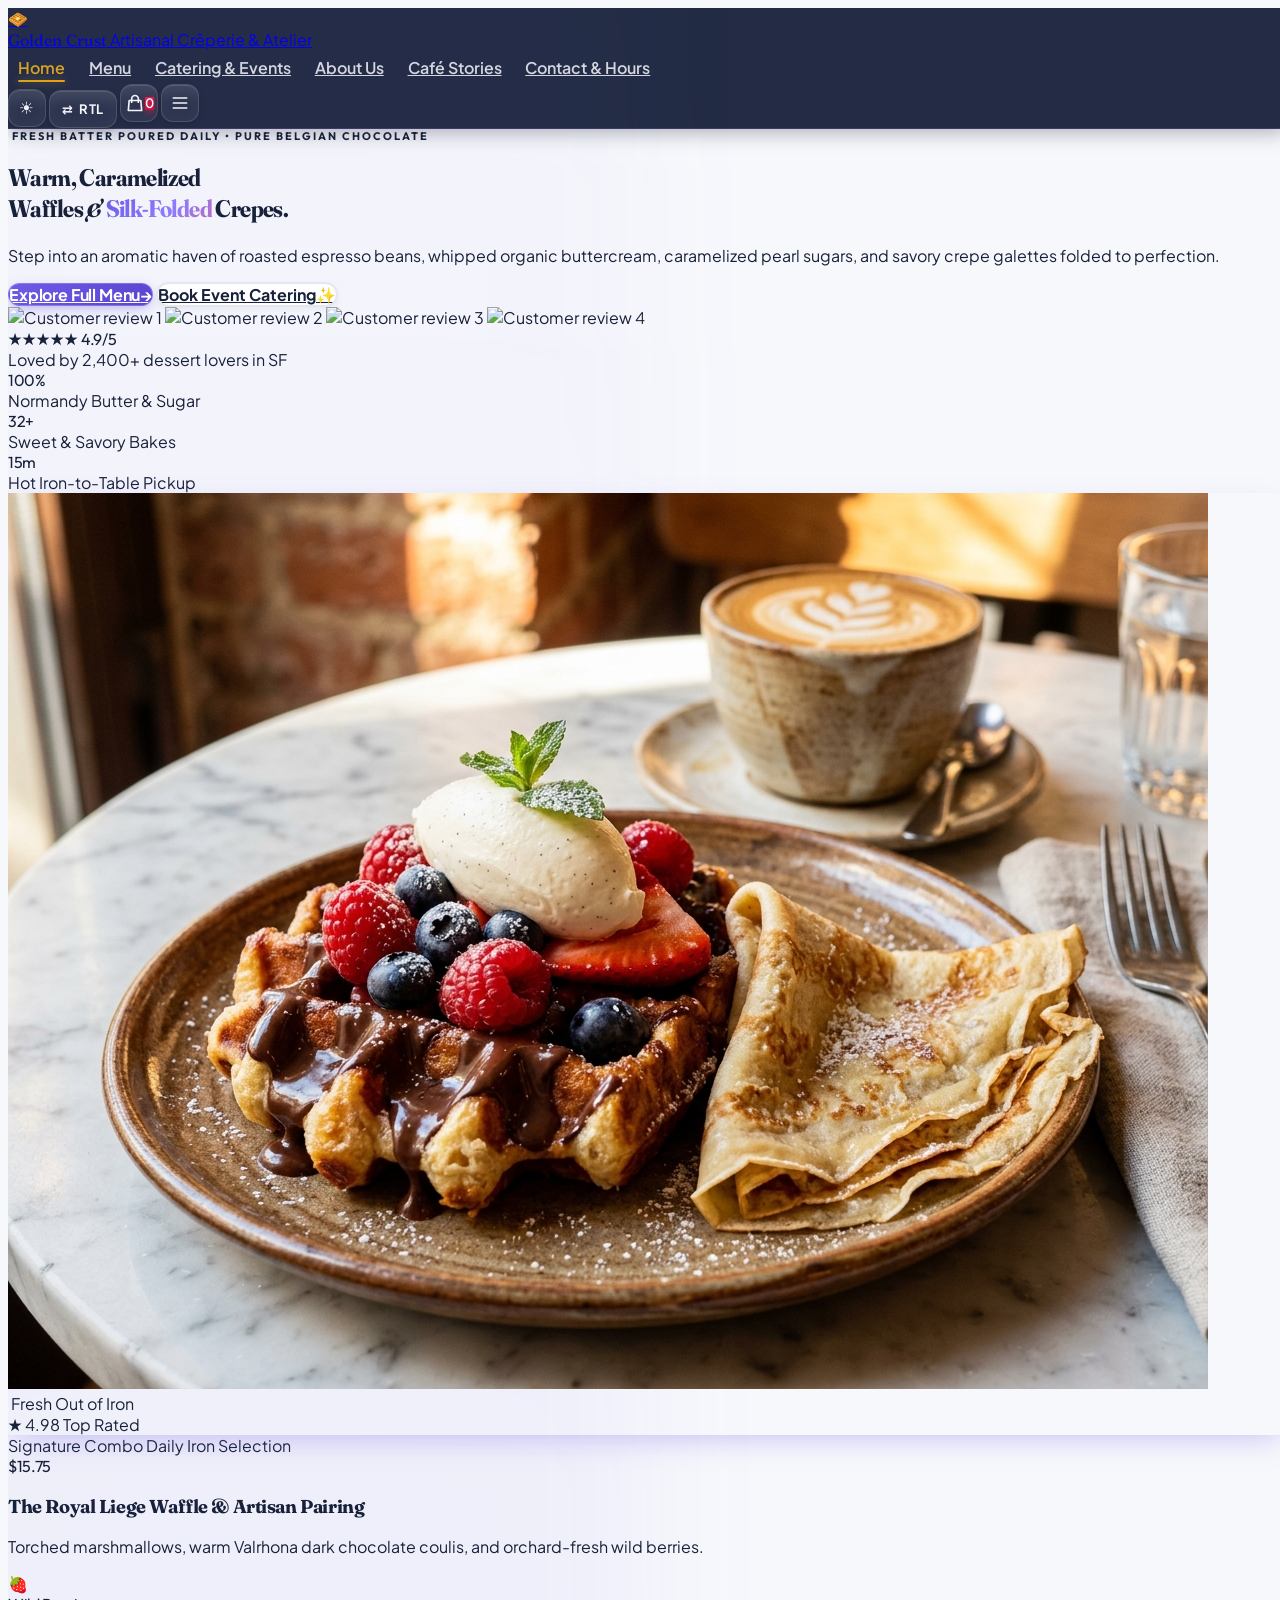
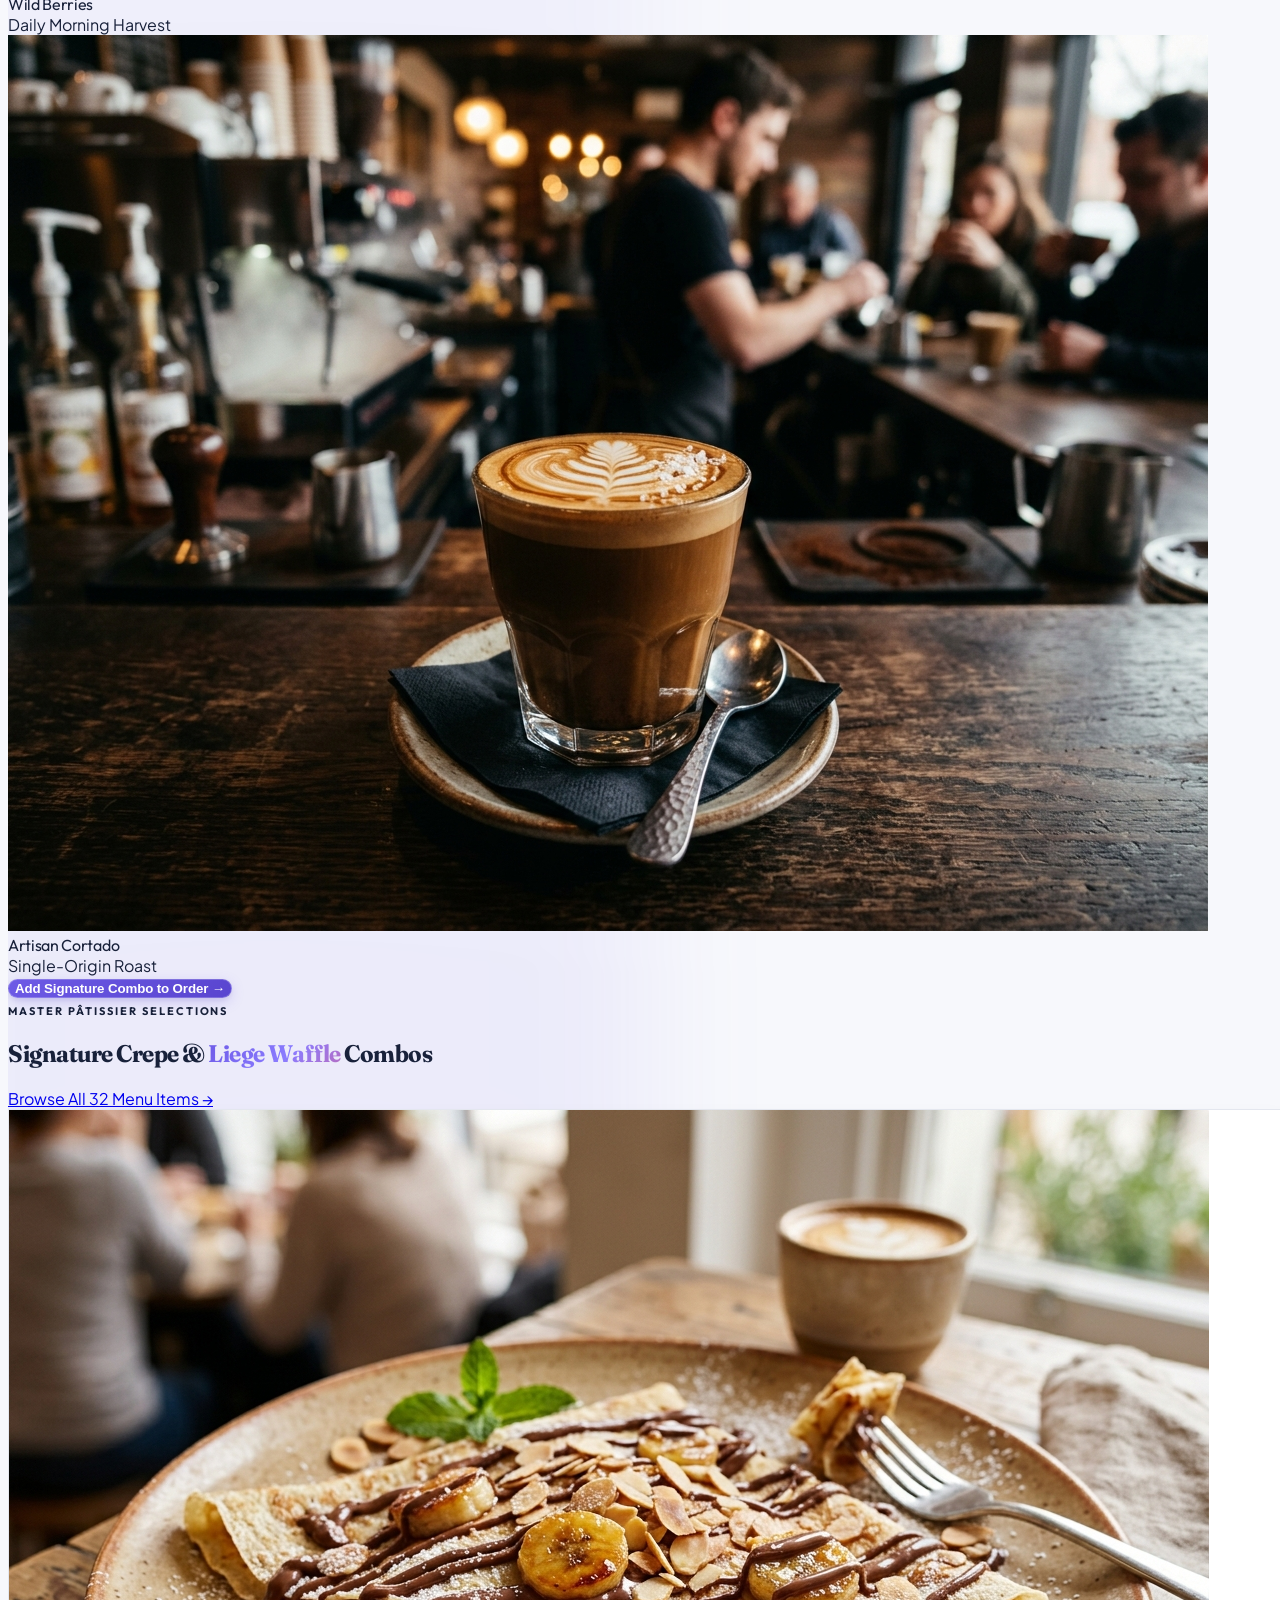
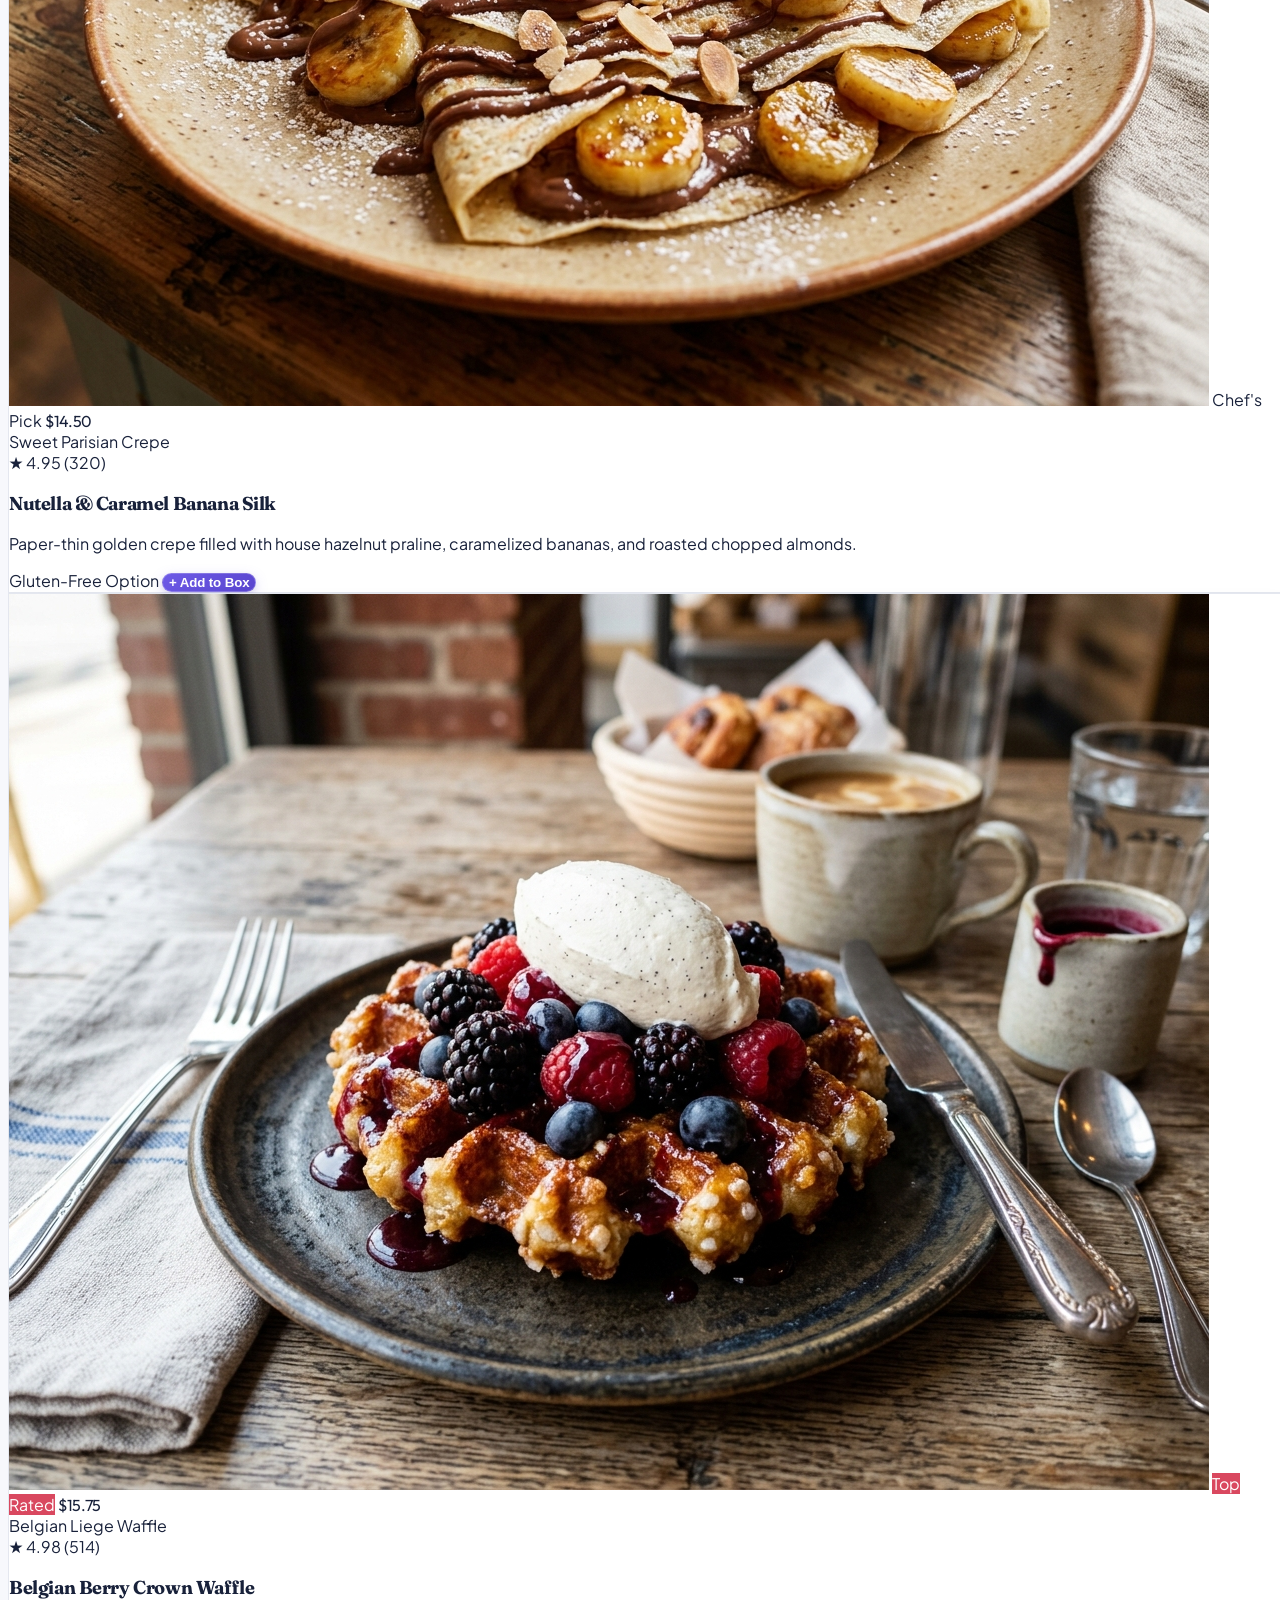
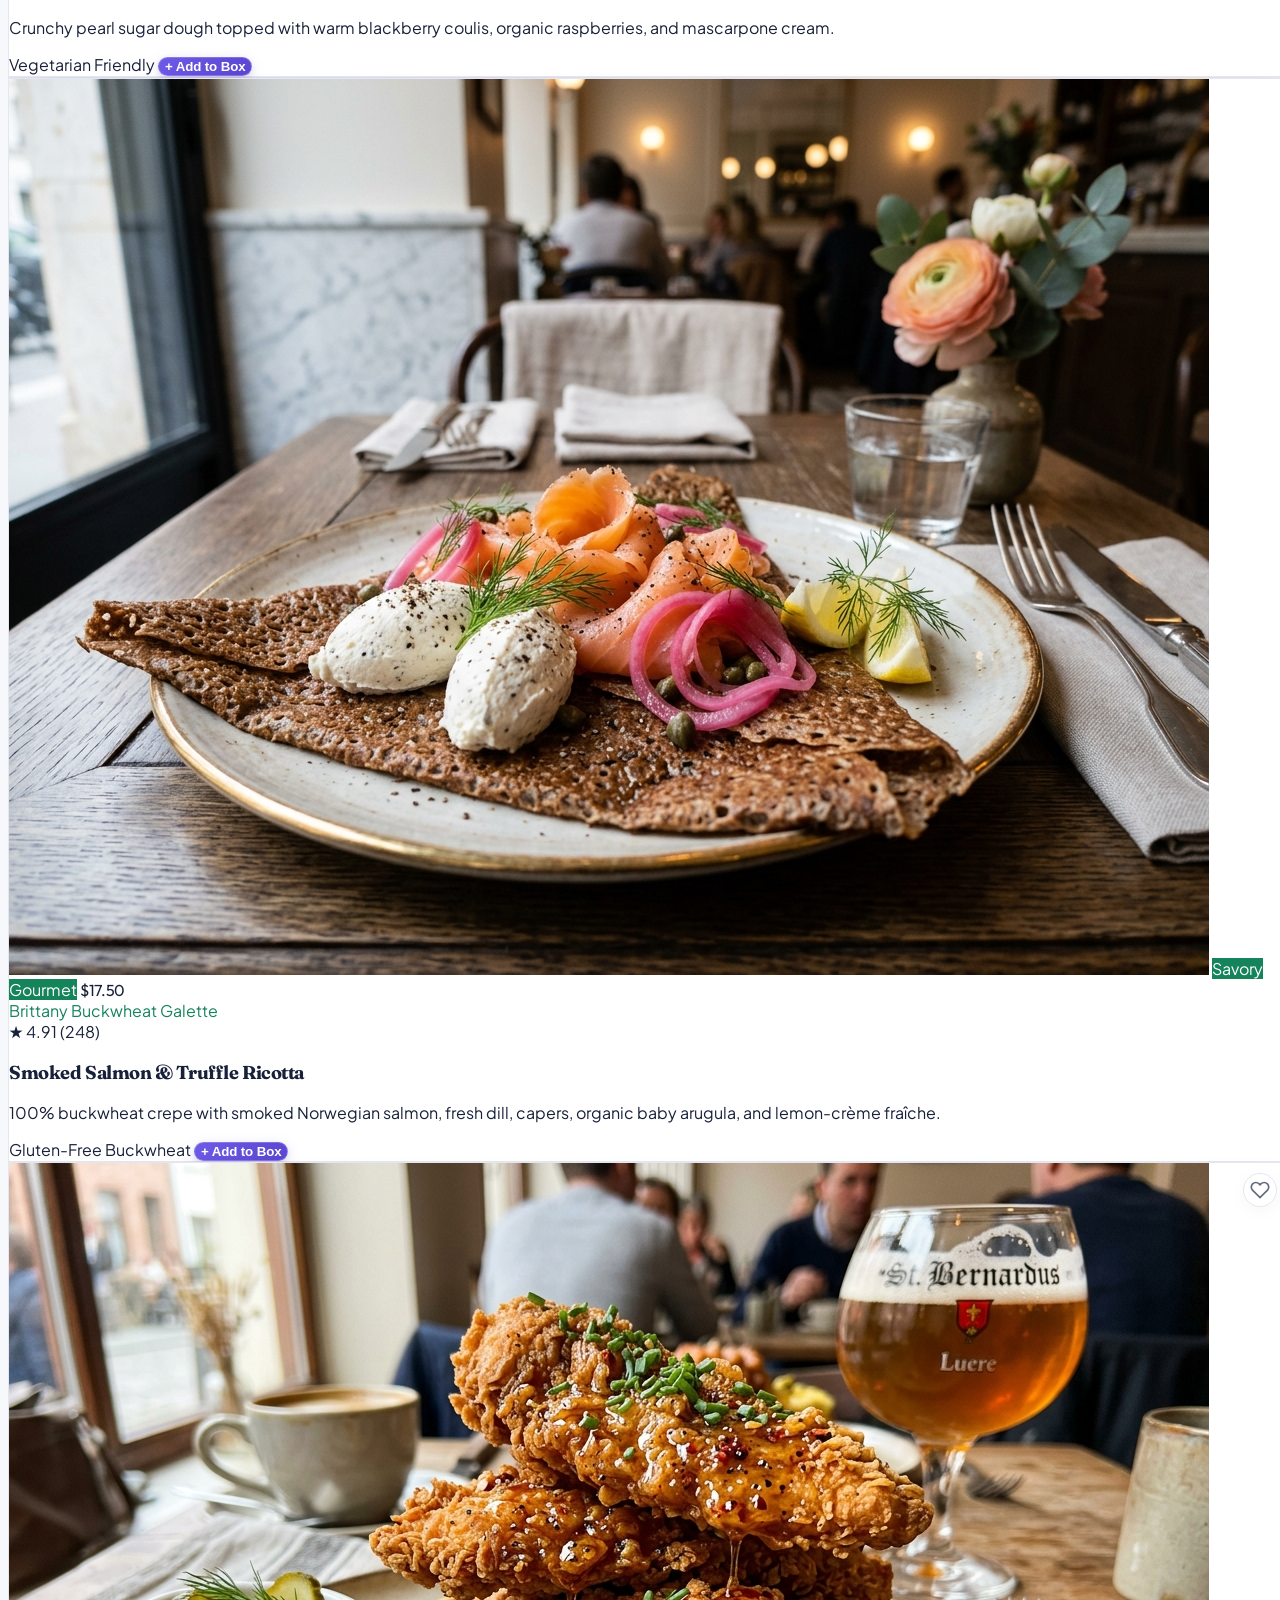
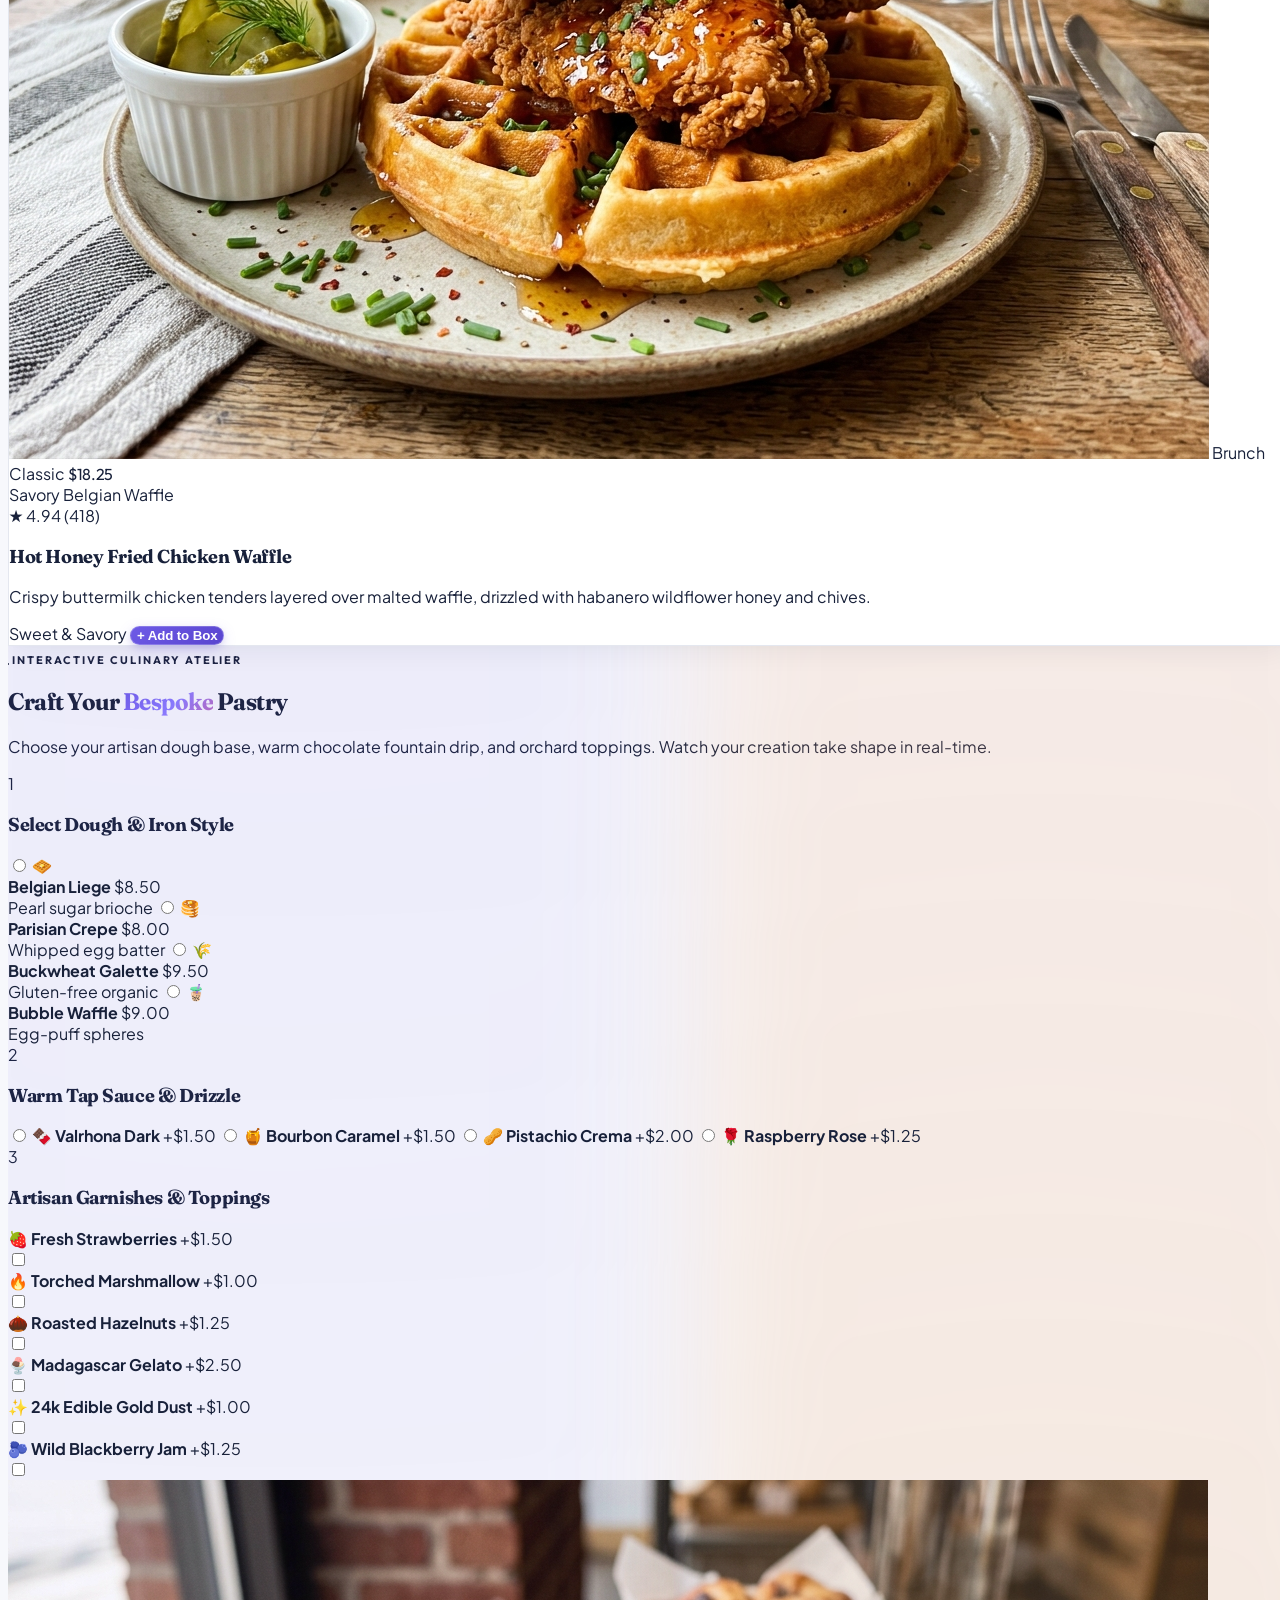
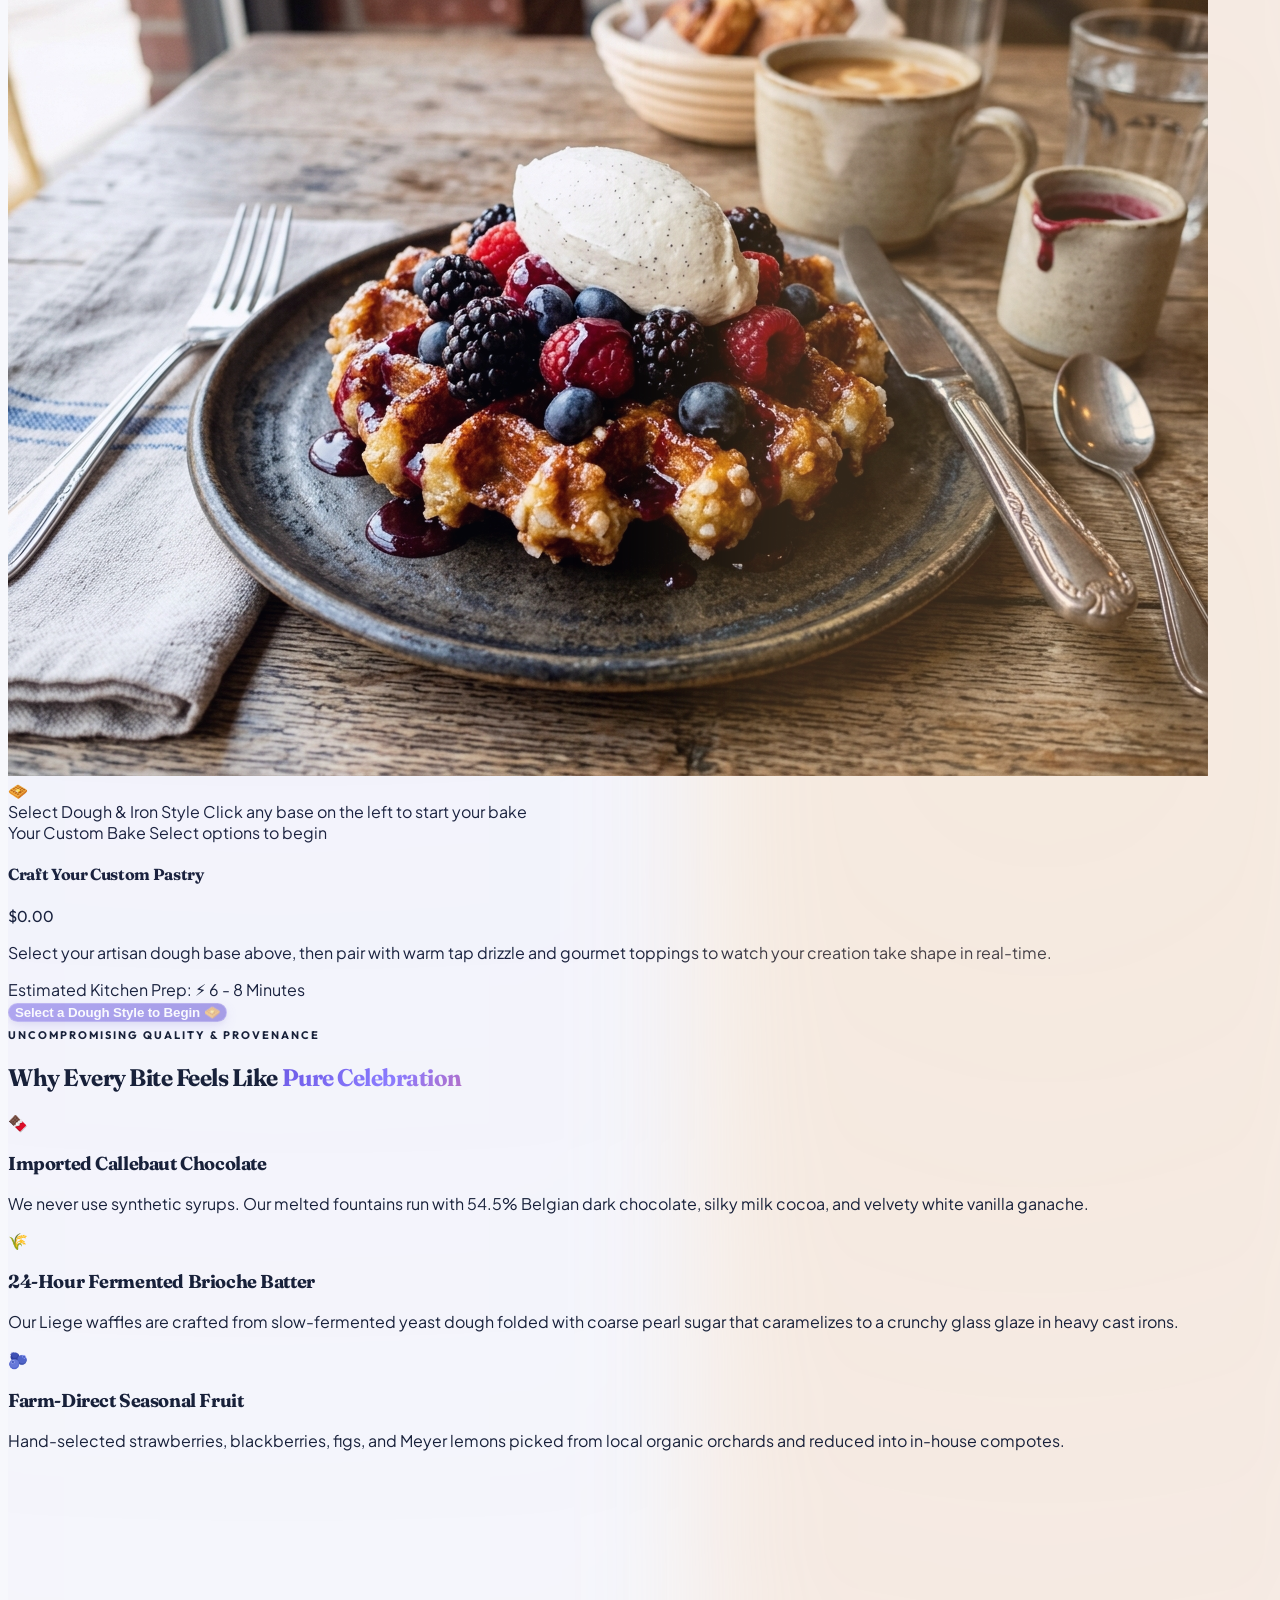
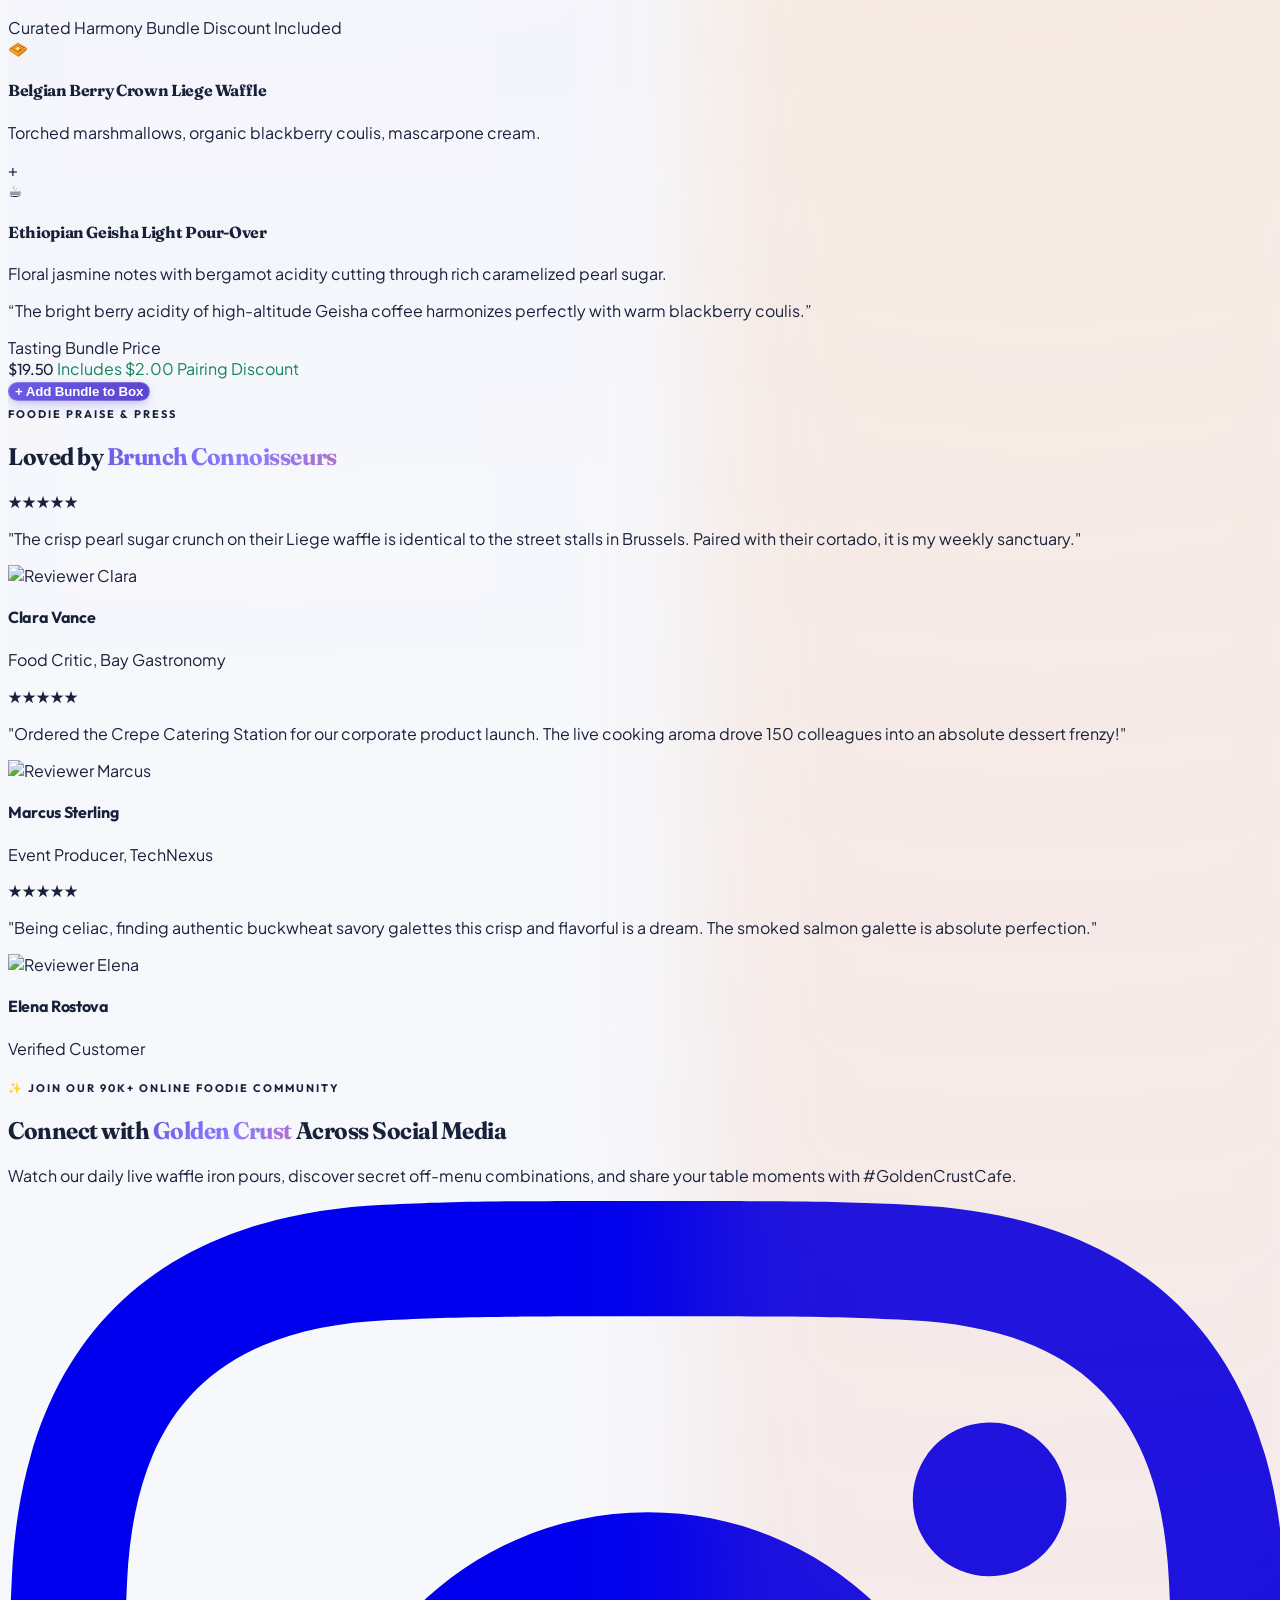
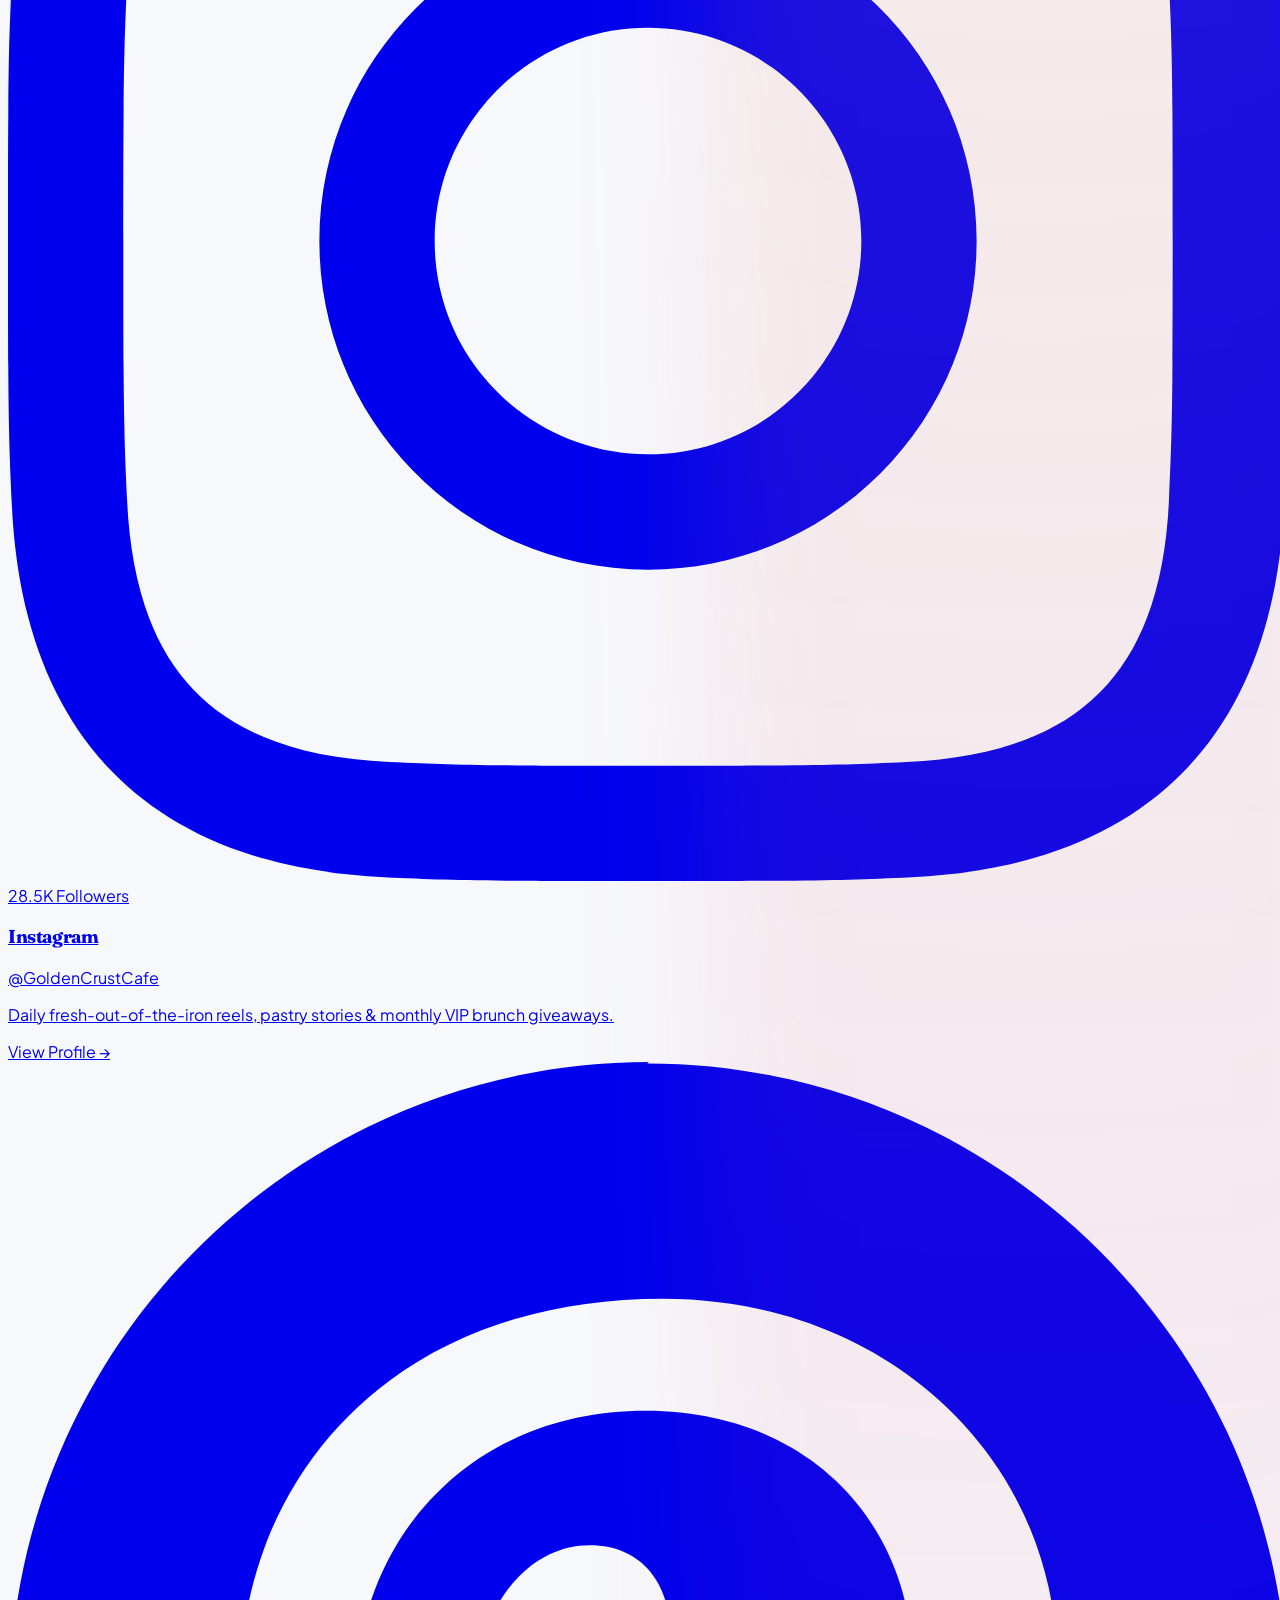
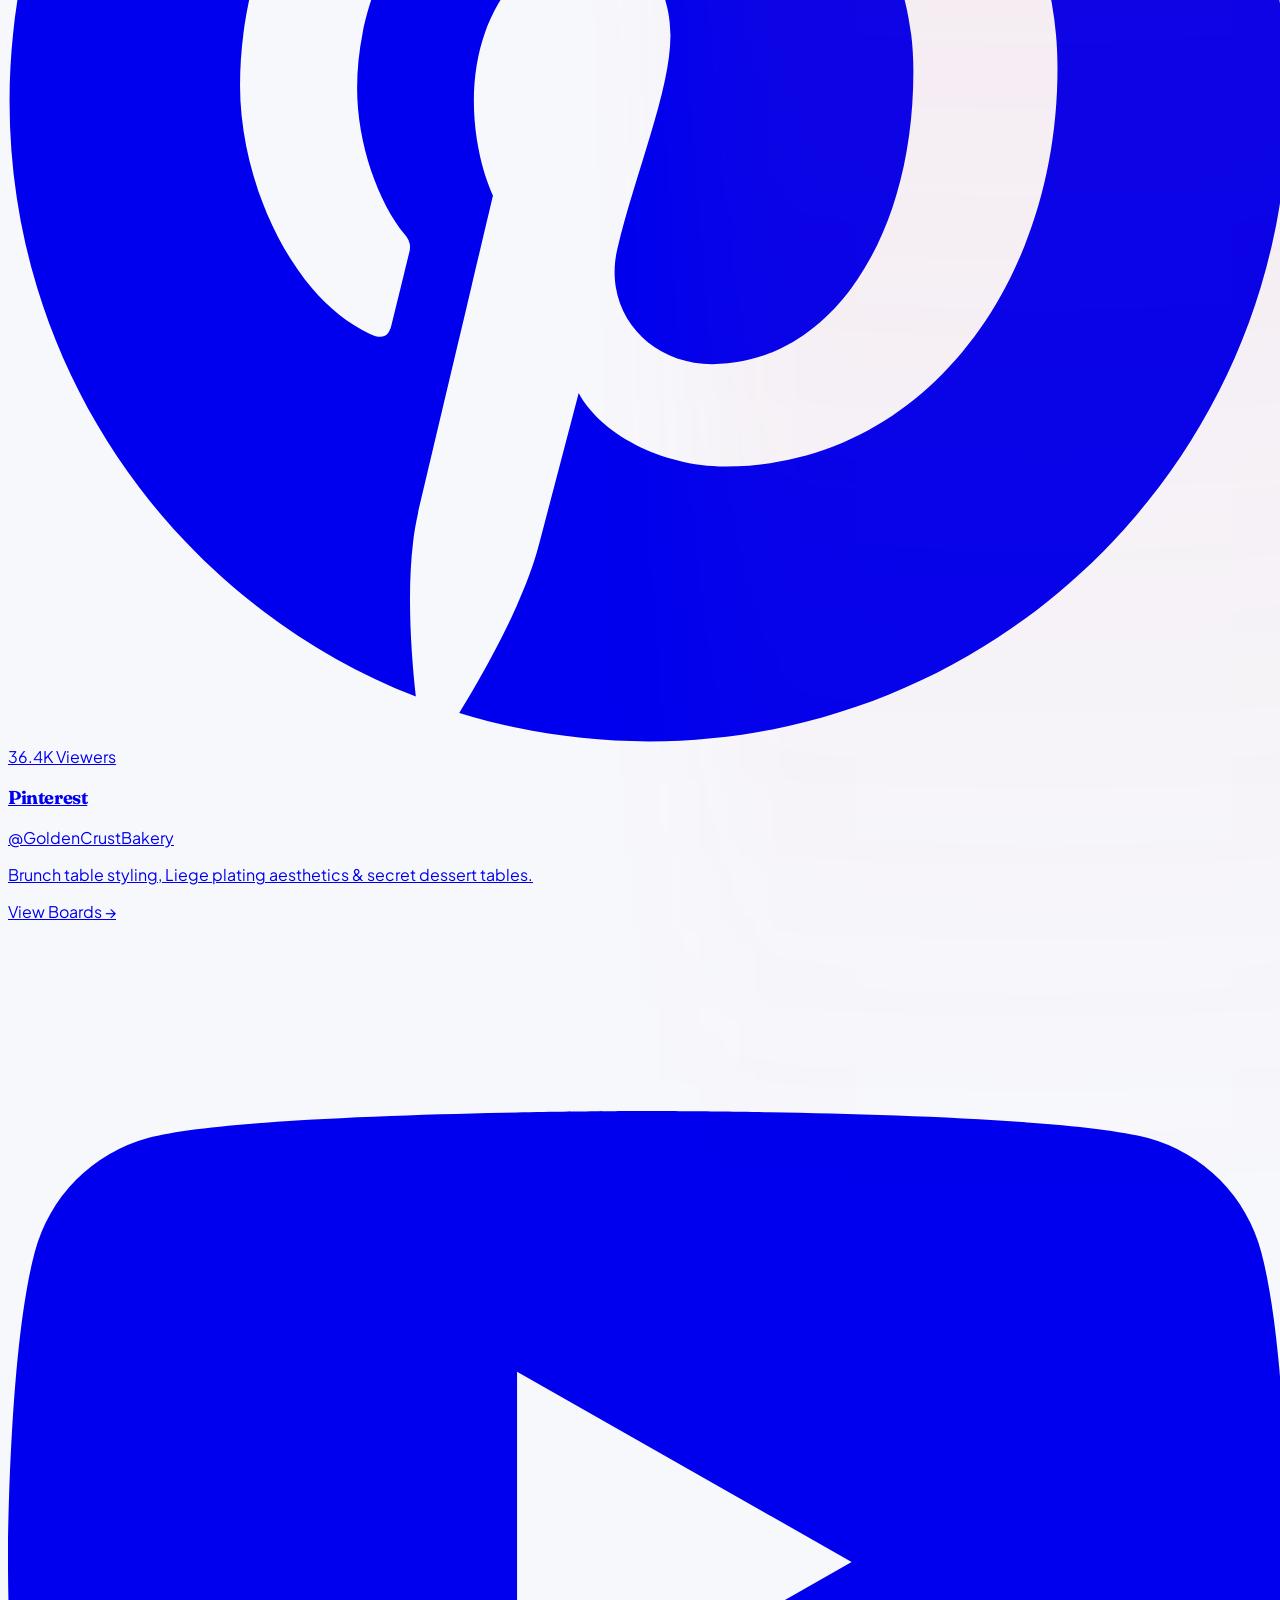
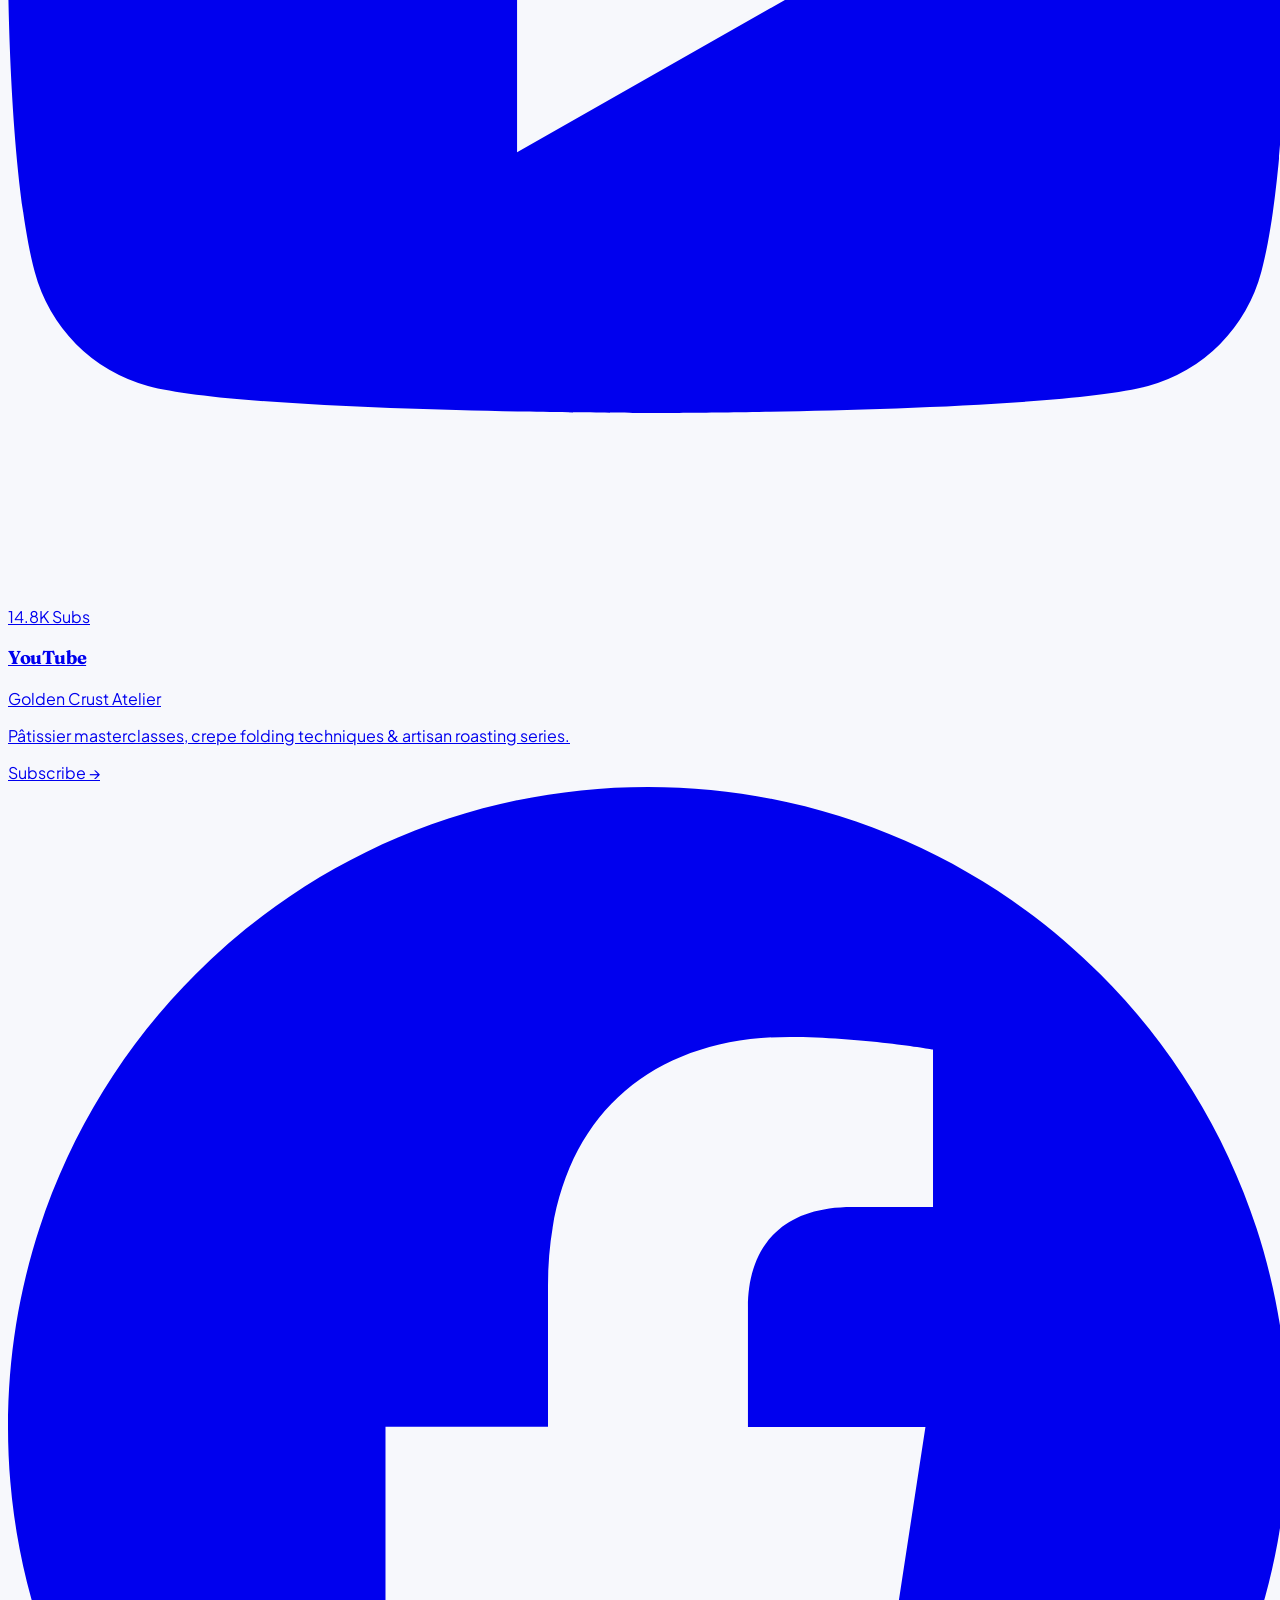
==== index.html @ ba5f53f9 "Initial commit: Golden Crust Artisanal Crêperie & Atelier website" ====
<!DOCTYPE html>
<html lang="en" dir="ltr" class="scroll-smooth">
<head>
  <meta charset="UTF-8">
  <meta name="viewport" content="width=device-width, initial-scale=1.0">
  <title>Golden Crust | Artisanal Crepe & Waffle Café</title>
  <meta name="description" content="Indulge in handcrafted Belgian waffles, authentic Parisian crepes, warm chocolate drips, and specialty roast coffee in a cozy café atmosphere.">
  <!-- Anti-flicker early state initialization -->
  <script>
    (function() {
      try {
        var d = localStorage.getItem('gc_dir');
        if (d) document.documentElement.setAttribute('dir', d);
        var t = localStorage.getItem('gc_theme');
        var isDark = t === 'dark' || (!t && window.matchMedia('(prefers-color-scheme: dark)').matches);
        if (isDark) {
          document.documentElement.classList.add('dark');
          document.documentElement.setAttribute('data-theme', 'dark');
        } else {
          document.documentElement.classList.remove('dark');
          document.documentElement.setAttribute('data-theme', 'light');
        }
      } catch (e) {}
    })();
  </script>
  <link rel="preconnect" href="https://fonts.googleapis.com">
  <link rel="preconnect" href="https://fonts.gstatic.com" crossorigin>
  <link href="https://fonts.googleapis.com/css2?family=Cairo:wght@400;600;700;800&family=Fraunces:ital,opsz,wght@0,9..144,300..900;1,9..144,300..800&family=Outfit:wght@400;500;600;700;800;900&family=Playfair+Display:ital,wght@0,500;0,600;0,700;0,800;1,400;1,600;1,700&family=Plus+Jakarta+Sans:ital,wght@0,300;0,400;0,500;0,600;0,700;0,800;1,400;1,600&display=swap" rel="stylesheet">
  
  <!-- Open Graph / Meta -->
  <meta property="og:title" content="Golden Crust | Artisanal Crepe & Waffle Café">
  <meta property="og:description" content="Artisanal sweet and savory crepes, golden Belgian waffles, and specialty coffee.">
  <meta property="og:image" content="https://images.unsplash.com/photo-1562376552-0d160a2f238d?w=1200&auto=format&fit=crop&q=80">
  <meta property="og:type" content="restaurant">

  <!-- Schema.org JSON-LD -->
  <script type="application/ld+json">
  {
    "@context": "https://schema.org",
    "@type": "Bakery",
    "name": "Golden Crust Crepe & Waffle Café",
    "image": "https://images.unsplash.com/photo-1562376552-0d160a2f238d?w=1200&auto=format&fit=crop&q=80",
    "telephone": "+1-555-465-3362",
    "priceRange": "$$",
    "servesCuisine": ["French Crepes", "Belgian Waffles", "Artisanal Coffee", "Desserts"],
    "address": {
      "@type": "PostalAddress",
      "streetAddress": "742 Sweetbriar Lane, Downtown",
      "addressLocality": "San Francisco",
      "addressRegion": "CA",
      "postalCode": "94102",
      "addressCountry": "US"
    },
    "openingHoursSpecification": [
      {
        "@type": "OpeningHoursSpecification",
        "dayOfWeek": ["Monday", "Tuesday", "Wednesday", "Thursday", "Friday", "Saturday", "Sunday"],
        "opens": "07:30",
        "closes": "22:00"
      }
    ]
  }
  </script>

  <!-- Tailwind CSS CDN -->
  <script src="https://cdn.tailwindcss.com"></script>
  <script>
    tailwind.config = {
      darkMode: 'class',
      theme: {
        extend: {
          colors: {
            page: '#F7F8FC',
            surface: '#FFFFFF',
            'surface-elevated': '#F0F2F8',
            'text-primary': '#18213A',
            'text-secondary': '#626B80',
            'primary-btn': '#6D5AE6',
            'btn-hover': '#5945CF',
            'soft-accent': '#EAE7FF',
            link: '#5845D6',
            border: '#E4E7EF',
            success: '#16845B',
            sale: '#D9485F',

            cream: '#F7F8FC',
            espresso: '#18213A',
            amber: {
              DEFAULT: '#6D5AE6',
              hover: '#5945CF',
              50: '#F5F3FF',
              100: '#EAE7FF',
              200: '#D5D0FF',
              300: '#B5AAFF',
              400: '#8B7CFF',
              500: '#6D5AE6',
              600: '#5945CF',
              700: '#4834B8',
              800: '#38259A',
              900: '#2A1A78'
            },
            honey: '#8B7CFF',
            cocoa: '#252E42',
            berry: '#D9485F',
            slate: {
              subtle: '#626B80',
              border: '#E4E7EF'
            },
            dark: {
              bg: '#101522',
              surface: '#1B2232',
              card: '#1B2232',
              elevated: '#252E42',
              border: '#30394E',
              gold: '#B5AAFF',
              text: '#F1F3FA',
              muted: '#B5BDCF'
            }
          },
          fontFamily: {
            serif: ['"Fraunces"', '"Playfair Display"', 'Georgia', 'serif'],
            sans: ['"Plus Jakarta Sans"', 'sans-serif'],
            display: ['"Outfit"', '"Plus Jakarta Sans"', 'sans-serif'],
            arabic: ['"Cairo"', 'sans-serif']
          }
        }
      }
    }
  </script>
  
  <!-- Lucide Icons -->
  <script src="https://unpkg.com/lucide@latest"></script>
  <link rel="icon" href="data:image/svg+xml,<svg xmlns=%22http://www.w3.org/2000/svg%22 viewBox=%220 0 100 100%22><text y=%22.9em%22 font-size=%2290%22>🧇</text></svg>">
  <link rel="stylesheet" href="css/style.css?v=2.6">
</head>

<body class="bg-cream text-espresso dark:bg-dark-bg dark:text-dark-text antialiased transition-colors duration-300 font-sans min-h-screen flex flex-col">

  <!-- Page Preloader with Website Logo -->
  <div id="page-preloader" aria-hidden="true">
    <div class="preloader-content">
      <div class="preloader-emblem-wrapper">
        <div class="preloader-glow"></div>
        <div class="preloader-spinner-ring"></div>
        <div class="preloader-badge">
          <span class="preloader-emoji">🧇</span>
        </div>
      </div>
      <span class="preloader-title">Golden Crust</span>
      <span class="preloader-subtitle">Artisanal Crêperie & Atelier</span>
      <div class="preloader-progress-track">
        <div class="preloader-progress-bar"></div>
      </div>
    </div>
  </div>

  <!-- ================= HEADER / NAVIGATION ================= -->
  <header class="sticky top-0 z-40 site-header bg-espresso text-cream dark:bg-dark-bg dark:text-dark-text border-b border-honey/20 dark:border-white/10 shadow-lg backdrop-blur-md glass-nav transition-all duration-300">
    <div class="max-w-7xl mx-auto px-3 sm:px-6 lg:px-8">
      <div class="flex items-center justify-between h-16 sm:h-20 gap-2">
        
        <!-- Logo -->
        <a href="index.html" class="flex items-center gap-2 sm:gap-3 group min-w-0">
          <div class="w-9 h-9 sm:w-11 sm:h-11 rounded-xl sm:rounded-2xl bg-gradient-to-br from-honey to-amber text-cream flex items-center justify-center shadow-lg border border-white/15 group-hover:scale-110 group-hover:rotate-6 transition-all duration-300 flex-shrink-0">
            <span class="text-xl sm:text-2xl filter drop-shadow">🧇</span>
          </div>
          <div class="min-w-0">
            <span class="font-serif text-lg sm:text-2xl font-bold tracking-tight text-cream dark:text-dark-gold block leading-none group-hover:text-honey transition-colors duration-300 truncate">Golden Crust</span>
            <span class="text-[10px] uppercase tracking-widest text-honey dark:text-dark-muted font-semibold mt-0.5 hidden sm:block">Artisanal Crêperie & Atelier</span>
          </div>
        </a>

        <!-- Desktop Navigation -->
        <nav class="hidden lg:flex items-center gap-8 text-sm font-semibold">
          <!-- Home Experience Switcher Dropdown (Signature Experience & Express Ordering) -->
          <div class="relative group dropdown-home-container">
            <button type="button" class="dropdown-toggle-btn nav-link active text-honey dark:text-dark-gold flex items-center gap-1.5 py-2 cursor-pointer" aria-expanded="false" aria-haspopup="true">
              <span>Home</span>
              <svg class="w-3.5 h-3.5 dropdown-toggle-arrow transition-transform duration-300 group-hover:rotate-180" fill="none" stroke="currentColor" viewBox="0 0 24 24"><path stroke-linecap="round" stroke-linejoin="round" stroke-width="2" d="M19 9l-7 7-7-7" /></svg>
            </button>
            <div class="dropdown-home-menu">
              <a href="index.html" class="dropdown-home-item active">
                <span class="text-lg">✨</span>
                <div class="min-w-0">
                  <div class="font-bold text-xs flex items-center gap-1.5">
                    <span>Signature Experience</span>
                    <span class="px-1.5 py-0.2 rounded bg-amber/30 text-[9px] uppercase font-bold text-honey dark:text-dark-gold">Active</span>
                  </div>
                  <div class="text-[10px] text-cream/70 dark:text-dark-muted font-normal mt-0.5">Atmosphere, storytelling & atelier</div>
                </div>
              </a>
              <a href="home-express.html" class="dropdown-home-item mt-1">
                <span class="text-lg">⚡</span>
                <div class="min-w-0">
                  <div class="font-bold text-xs flex items-center gap-1.5">
                    <span>Express Ordering</span>
                  </div>
                  <div class="text-[10px] text-cream/70 dark:text-dark-muted font-normal mt-0.5">Quick order, takeout & fast box cart</div>
                </div>
              </a>
            </div>
          </div>
          <a href="menu.html" class="nav-link">Menu</a>
          <a href="catering.html" class="nav-link">Catering & Events</a>
          <a href="about.html" class="nav-link">About Us</a>
          <a href="blog.html" class="nav-link">Café Stories</a>
          <a href="contact.html" class="nav-link">Contact & Hours</a>
        </nav>

        <!-- Right Action Bar: Theme, RTL, Cart, Mobile Menu -->
        <div class="flex items-center gap-1 sm:gap-2.5 flex-shrink-0">
          
          <!-- Theme Toggle -->
          <button class="theme-toggle-btn header-action-btn p-1.5 sm:p-2.5 rounded-xl transition-all" title="Light Mode Active (Click to switch to Dark Mode)" aria-label="Toggle Theme">
            <span class="sun-icon">☀️</span>
            <span class="moon-icon hidden">🌙</span>
          </button>

          <!-- RTL Toggle Button -->
          <button class="rtl-toggle-btn header-action-btn px-2 sm:px-3 py-1 sm:py-1.5 text-[10px] sm:text-xs font-bold rounded-xl transition-all" title="Switch RTL/LTR">
            ⇄ <span class="rtl-text">RTL</span>
          </button>

          <!-- Cart Drawer Button (Visible only on Website/Desktop Mode) -->
          <button class="hidden lg:inline-flex open-cart-btn header-action-btn relative p-2.5 rounded-xl transition-all" aria-label="Dessert Box Cart">
            <svg class="w-5 h-5" fill="none" stroke="currentColor" viewBox="0 0 24 24"><path stroke-linecap="round" stroke-linejoin="round" stroke-width="2" d="M16 11V7a4 4 0 00-8 0v4M5 9h14l1 12H4L5 9z" /></svg>
            <span class="cart-count-badge hidden absolute -top-1 -end-1 bg-berry text-white text-[10px] font-bold w-5 h-5 rounded-full flex items-center justify-center shadow-md animate-pulse">0</span>
          </button>

          <!-- Mobile Hamburger -->
          <button id="mobile-menu-btn" class="lg:hidden header-action-btn p-1.5 sm:p-2.5 rounded-xl transition-all" aria-label="Open Navigation Menu">
            <svg class="w-4 h-4 sm:w-5 sm:h-5" fill="none" stroke="currentColor" viewBox="0 0 24 24"><path stroke-linecap="round" stroke-linejoin="round" stroke-width="2" d="M4 6h16M4 12h16M4 18h16" /></svg>
          </button>
        </div>

      </div>
    </div>
  </header>

  <!-- ================= MAIN CONTENT ================= -->
  <main class="flex-grow">

    <!-- HERO SECTION: Signature Experience Split Layout -->
    <section class="relative overflow-hidden py-10 sm:py-16 md:py-20 lg:py-24 bg-gradient-to-b from-cream via-amber/5 to-cream dark:from-dark-bg dark:via-dark-surface dark:to-dark-bg">
      
      <!-- Decorative Ambient Mesh Glows -->
      <div class="hero-ambient-mesh"></div>

      <div class="max-w-7xl mx-auto px-3.5 sm:px-6 lg:px-8 relative z-10">
        <div class="grid grid-cols-1 lg:grid-cols-12 gap-8 lg:gap-10 items-center">
          
          <!-- Text Content (7 cols on lg) -->
          <div class="lg:col-span-7 space-y-5 sm:space-y-6 text-start reveal-left">
            <div class="inline-flex items-center flex-wrap gap-1.5 sm:gap-2 px-3 sm:px-4 py-1 sm:py-1.5 rounded-full bg-white/85 dark:bg-dark-card/85 border border-primary-btn/30 text-primary-btn dark:text-dark-gold editorial-eyebrow shadow-xs backdrop-blur-md text-[10.5px] sm:text-xs max-w-full">
              <span class="status-dot-ping w-1.5 h-1.5 sm:w-2 sm:h-2 rounded-full bg-success flex-shrink-0"></span>
              <span class="truncate">Fresh Batter Poured Daily</span>
              <span class="opacity-30">•</span>
              <span>Pure Belgian Chocolate</span>
            </div>

            <h1 class="hero-headline font-serif text-[1.95rem] sm:text-5xl md:text-6xl lg:text-[4.25rem] font-bold text-espresso dark:text-dark-text leading-[1.14] tracking-tight">
              <span class="headline-mask-line">
                <span class="headline-mask-inner">Warm, Caramelized</span>
              </span>
              <span class="headline-mask-line">
                <span class="headline-mask-inner inline-flex items-center gap-1.5 flex-wrap">
                  <span>Waffles</span>
                  <span class="text-primary-btn dark:text-dark-gold font-serif italic font-normal">&amp;</span>
                  <span class="italic font-medium text-gradient-primary">Silk-Folded</span>
                  <span>Crepes.</span>
                </span>
              </span>
            </h1>

            <p class="text-xs sm:text-base lg:text-lg text-text-secondary dark:text-dark-muted max-w-xl leading-relaxed">
              Step into an aromatic haven of roasted espresso beans, whipped organic buttercream, caramelized pearl sugars, and savory crepe galettes folded to perfection.
            </p>

            <!-- Action Buttons (Responsive on Mobile) -->
            <div class="flex flex-col sm:flex-row items-stretch sm:items-center gap-2.5 sm:gap-3.5 pt-1 sm:pt-2">
              <a href="menu.html" class="btn-primary btn-magnetic btn-liquid px-6 sm:px-8 py-3.5 sm:py-4 rounded-2xl sm:rounded-full shadow-lg shadow-primary-btn/30 hover:shadow-xl hover:shadow-primary-btn/40 transition-all flex items-center justify-center gap-2 text-center text-xs sm:text-sm font-bold tracking-wide group">
                <span class="relative z-10">Explore Full Menu</span>
                <span class="text-sm sm:text-base relative z-10 transform group-hover:translate-x-1.5 transition-transform duration-300">→</span>
                <span class="btn-liquid-blob"></span>
              </a>
              <a href="catering.html" class="btn-secondary btn-magnetic btn-liquid px-5 sm:px-7 py-3 sm:py-4 rounded-2xl sm:rounded-full bg-white/90 dark:bg-dark-card/90 border-2 border-border dark:border-dark-border text-espresso dark:text-dark-text hover:border-primary-btn hover:text-primary-btn font-bold active:scale-95 transition-all flex items-center justify-center gap-2 text-center text-xs sm:text-sm backdrop-blur-sm shadow-xs group">
                <span class="relative z-10">Book Event Catering</span>
                <span class="relative z-10 transform group-hover:rotate-12 transition-transform duration-300">✨</span>
                <span class="btn-liquid-blob"></span>
              </a>
            </div>

            <!-- Social Proof Avatar Stack -->
            <div class="flex items-center gap-2.5 sm:gap-3.5 pt-1 sm:pt-2 min-w-0">
              <div class="flex -space-x-2 flex-shrink-0">
                <img class="inline-block h-8 w-8 sm:h-9 sm:w-9 rounded-full ring-2 ring-white dark:ring-dark-card object-cover shadow-sm" src="https://images.unsplash.com/photo-1534528741775-53994a69daeb?w=90&auto=format&fit=crop&q=80" alt="Customer review 1">
                <img class="inline-block h-8 w-8 sm:h-9 sm:w-9 rounded-full ring-2 ring-white dark:ring-dark-card object-cover shadow-sm" src="https://images.unsplash.com/photo-1507003211169-0a1dd7228f2d?w=90&auto=format&fit=crop&q=80" alt="Customer review 2">
                <img class="inline-block h-8 w-8 sm:h-9 sm:w-9 rounded-full ring-2 ring-white dark:ring-dark-card object-cover shadow-sm" src="https://images.unsplash.com/photo-1517841905240-472988babdf9?w=90&auto=format&fit=crop&q=80" alt="Customer review 3">
                <img class="inline-block h-8 w-8 sm:h-9 sm:w-9 rounded-full ring-2 ring-white dark:ring-dark-card object-cover shadow-sm" src="https://images.unsplash.com/photo-1539571696357-5a69c17a67c6?w=90&auto=format&fit=crop&q=80" alt="Customer review 4">
              </div>
              <div class="text-[10px] sm:text-xs min-w-0">
                <div class="flex items-center gap-1.5 text-amber-400">
                  <span class="text-xs">★★★★★</span>
                  <span class="font-display font-extrabold text-espresso dark:text-dark-text text-xs sm:text-sm">4.9/5</span>
                </div>
                <span class="text-[10px] sm:text-[11px] text-text-secondary dark:text-dark-muted font-medium block truncate">Loved by 2,400+ dessert lovers in SF</span>
              </div>
            </div>

            <!-- Café Mini Trust Stats -->
            <div class="grid grid-cols-3 gap-1.5 sm:gap-4 pt-3 sm:pt-4 border-t border-border dark:border-dark-border max-w-lg">
              <div class="p-2 sm:p-2.5 rounded-xl sm:rounded-2xl bg-white/80 dark:bg-dark-card/80 border border-border/80 dark:border-dark-border shadow-xs hover:-translate-y-1 transition duration-300 text-center sm:text-start">
                <div class="font-display text-lg sm:text-3xl font-extrabold text-primary-btn tracking-tight">100%</div>
                <div class="text-[9px] sm:text-xs text-text-secondary dark:text-dark-muted font-medium mt-0.5 leading-tight">Normandy Butter & Sugar</div>
              </div>
              <div class="p-2 sm:p-2.5 rounded-xl sm:rounded-2xl bg-white/80 dark:bg-dark-card/80 border border-border/80 dark:border-dark-border shadow-xs hover:-translate-y-1 transition duration-300 text-center sm:text-start">
                <div class="font-display text-lg sm:text-3xl font-extrabold text-primary-btn tracking-tight">32+</div>
                <div class="text-[9px] sm:text-xs text-text-secondary dark:text-dark-muted font-medium mt-0.5 leading-tight">Sweet & Savory Bakes</div>
              </div>
              <div class="p-2 sm:p-2.5 rounded-xl sm:rounded-2xl bg-white/80 dark:bg-dark-card/80 border border-border/80 dark:border-dark-border shadow-xs hover:-translate-y-1 transition duration-300 text-center sm:text-start">
                <div class="font-display text-lg sm:text-3xl font-extrabold text-primary-btn tracking-tight">15m</div>
                <div class="text-[9px] sm:text-xs text-text-secondary dark:text-dark-muted font-medium mt-0.5 leading-tight">Hot Iron-to-Table Pickup</div>
              </div>
            </div>

          </div>

          <!-- Hero Showcase (5 cols on lg) - Clean Unobstructed Photo & Separated Feature Card Below -->
          <div class="lg:col-span-5 relative reveal-right hero-showcase">
            <div class="relative mx-auto max-w-md lg:max-w-none flex flex-col gap-3.5 sm:gap-4">
              
              <!-- Ambient Aura Glow Behind Hero Image -->
              <div class="absolute inset-0 sm:-inset-4 bg-gradient-to-tr from-primary-btn/25 via-honey/20 to-sale/20 rounded-3xl blur-2xl -z-10 aura-glow hero-ambient-aura"></div>

              <!-- Main Hero Photo - 100% Unobstructed High-Resolution Showcase -->
              <div class="rounded-2xl sm:rounded-3xl overflow-hidden shadow-2xl border-2 sm:border-4 border-white dark:border-dark-card glow-amber aspect-[4/3] max-h-[420px] relative group hero-floating-visual">
                <img src="img/hero-signature-4k.jpg" 
                     alt="Warm Caramelized Belgian Liege Waffle & Silk-Folded Crepe with Wild Berries and Valrhona Ganache" 
                     class="w-full h-full object-cover transform group-hover:scale-105 transition duration-700">
                
                <!-- Subtle Live Status Badge at Top Edge (Non-obstructing) -->
                <div class="absolute top-2.5 sm:top-3.5 start-2.5 sm:start-3.5 px-2.5 sm:px-3 py-1 sm:py-1.5 rounded-full bg-espresso/85 dark:bg-dark-surface/90 text-white backdrop-blur-md text-[10px] sm:text-[11px] font-bold flex items-center gap-1.5 sm:gap-2 shadow-lg border border-white/10">
                  <span class="status-dot-ping w-1.5 h-1.5 sm:w-2 sm:h-2 rounded-full bg-sale"></span>
                  <span>Fresh Out of Iron</span>
                </div>

                <!-- Quick Quality Tag at Top End -->
                <div class="absolute top-2.5 sm:top-3.5 end-2.5 sm:end-3.5 px-2.5 sm:px-3 py-1 sm:py-1.5 rounded-full bg-white/90 dark:bg-dark-card/90 text-espresso dark:text-dark-text backdrop-blur-md text-[10px] sm:text-[11px] font-bold shadow-md border border-border/60 dark:border-dark-border flex items-center gap-1 sm:gap-1.5">
                  <span class="text-amber-500">★</span>
                  <span>4.98 Top Rated</span>
                </div>
              </div>

              <!-- Dedicated Separated Showcase Card Below Image -->
              <div class="hero-feature-card bg-white dark:bg-dark-card rounded-2xl sm:rounded-3xl p-3.5 sm:p-5 border border-border dark:border-dark-border shadow-xl hover:shadow-2xl transition duration-300">
                <div class="flex items-center justify-between gap-2 pb-2.5 sm:pb-3 border-b border-border dark:border-dark-border">
                  <div class="flex items-center gap-1.5 sm:gap-2">
                    <span class="px-2 sm:px-2.5 py-0.5 rounded-full bg-sale/10 text-sale text-[10px] sm:text-[11px] font-bold uppercase tracking-wider">Signature Combo</span>
                    <span class="text-[10px] sm:text-[11px] text-text-secondary dark:text-dark-muted font-medium">Daily Iron Selection</span>
                  </div>
                  <div class="flex items-center gap-1 font-display font-extrabold text-sm sm:text-base text-primary-btn dark:text-dark-gold">
                    <span>$15.75</span>
                  </div>
                </div>

                <div class="mt-2.5 sm:mt-3">
                  <h3 class="font-serif text-base sm:text-xl font-bold text-espresso dark:text-dark-text leading-snug">
                    The Royal Liege Waffle &amp; Artisan Pairing
                  </h3>
                  <p class="text-[11px] sm:text-xs text-text-secondary dark:text-dark-muted mt-1 leading-relaxed">
                    Torched marshmallows, warm Valrhona dark chocolate coulis, and orchard-fresh wild berries.
                  </p>
                </div>

                <!-- Two Separated Companion Features (Berries & Artisan Coffee) -->
                <div class="grid grid-cols-2 gap-2 sm:gap-2.5 mt-3 pt-2.5 sm:pt-3 border-t border-border/60 dark:border-dark-border">
                  <div class="flex items-center gap-2 p-1.5 sm:p-2 rounded-xl sm:rounded-2xl bg-page-bg dark:bg-dark-surface border border-border/70 dark:border-dark-border/80 min-w-0">
                    <div class="w-7 h-7 sm:w-8 sm:h-8 rounded-lg sm:rounded-xl bg-sale/15 text-sale flex items-center justify-center text-sm sm:text-base flex-shrink-0">
                      🍓
                    </div>
                    <div class="min-w-0">
                      <div class="font-display text-[10px] sm:text-[11px] font-bold text-espresso dark:text-dark-text truncate">Wild Berries</div>
                      <div class="text-[8.5px] sm:text-[9px] text-text-secondary dark:text-dark-muted truncate">Daily Morning Harvest</div>
                    </div>
                  </div>

                  <div class="flex items-center gap-2 p-1.5 sm:p-2 rounded-xl sm:rounded-2xl bg-page-bg dark:bg-dark-surface border border-border/70 dark:border-dark-border/80 min-w-0">
                    <div class="w-7 h-7 sm:w-8 sm:h-8 rounded-xl overflow-hidden flex-shrink-0 border border-border/60 dark:border-dark-border">
                      <img src="img/menu/cortado.jpg" alt="Artisan Cortado Pairing" class="w-full h-full object-cover">
                    </div>
                    <div class="min-w-0">
                      <div class="font-display text-[10px] sm:text-[11px] font-bold text-espresso dark:text-dark-text truncate">Artisan Cortado</div>
                      <div class="text-[8.5px] sm:text-[9px] text-text-secondary dark:text-dark-muted truncate">Single-Origin Roast</div>
                    </div>
                  </div>
                </div>

                <!-- Quick Action Button -->
                <button data-id="combo-2" data-name="Belgian Berry Crown Waffle" data-price="15.75" data-img="img/menu/belgian_berry_waffle.jpg" class="add-to-cart-btn w-full mt-3 py-2.5 px-3 sm:px-4 rounded-xl sm:rounded-2xl bg-primary-btn hover:bg-btn-hover text-white text-xs font-bold transition shadow flex items-center justify-center gap-2 group">
                  <span>Add Signature Combo to Order</span>
                  <span class="transform group-hover:translate-x-1 transition-transform">→</span>
                </button>
              </div>

            </div>
          </div>

        </div>
      </div>
    </section>

    <!-- SIGNATURE COMBOS CAROUSEL / GRID -->
    <section class="py-16 bg-white dark:bg-dark-surface border-y border-amber/15 dark:border-dark-border">
      <div class="max-w-7xl mx-auto px-4 sm:px-6 lg:px-8">
        
        <div class="text-center max-w-3xl mx-auto mb-12 reveal-up">
          <span class="editorial-eyebrow text-primary-btn dark:text-dark-gold">Master Pâtissier Selections</span>
          <h2 class="font-serif text-3xl sm:text-4xl lg:text-5xl font-bold text-espresso dark:text-dark-text mt-1.5 tracking-tight">
            Signature Crepe & <span class="italic font-normal text-gradient-primary">Liege Waffle</span> Combos
          </h2>
          <div class="mt-4 flex items-center justify-center">
            <a href="menu.html" class="inline-flex items-center gap-2 px-4 py-2 rounded-full bg-primary-btn/10 hover:bg-primary-btn hover:text-white text-primary-btn dark:text-dark-gold dark:hover:text-white dark:hover:bg-primary-btn text-xs sm:text-sm font-bold transition-all duration-300 shadow-xs hover:shadow-md group">
              <span>Browse All 32 Menu Items</span>
              <span class="transform group-hover:translate-x-1 transition-transform">→</span>
            </a>
          </div>
        </div>

        <!-- Combos Grid -->
        <div class="grid grid-cols-1 md:grid-cols-2 lg:grid-cols-4 gap-6 perspective-grid">
          
          <!-- Combo 1 -->
          <div class="food-card menu-card card-3d-entrance bg-white dark:bg-dark-card rounded-3xl overflow-hidden border border-border dark:border-dark-border shadow-card hover:shadow-hover transition-all duration-300 flex flex-col reveal-up delay-100" data-id="combo-1">
            <div class="relative overflow-hidden aspect-[4/3]">
              <img src="img/menu/nutella_banana_crepe.jpg" alt="Nutella Banana Silk Crepe" class="food-card-img w-full h-full object-cover">
              <span class="absolute top-3 start-3 bg-espresso/80 text-cream text-[11px] font-bold px-2.5 py-1 rounded-full backdrop-blur-md">Chef's Pick</span>
              <button type="button" class="wishlist-btn" data-id="combo-1" aria-label="Add to Wishlist">
                <svg class="w-4 h-4" viewBox="0 0 24 24" fill="none" stroke="currentColor" stroke-width="2"><path d="M20.84 4.61a5.5 5.5 0 0 0-7.78 0L12 5.67l-1.06-1.06a5.5 5.5 0 0 0-7.78 7.78l1.06 1.06L12 21.23l7.78-7.78 1.06-1.06a5.5 5.5 0 0 0 0-7.78z"></path></svg>
              </button>
              <span class="absolute bottom-3 end-3 bg-white/95 dark:bg-dark-surface/95 text-primary-btn dark:text-dark-gold font-display font-extrabold text-sm sm:text-base px-2.5 py-1 rounded-full shadow border border-border tracking-tight">$14.50</span>
            </div>
            <div class="p-5 flex-1 flex flex-col justify-between">
              <div>
                <div class="flex items-center justify-between gap-1.5 mb-1.5">
                  <span class="text-xs text-primary-btn font-semibold">Sweet Parisian Crepe</span>
                  <div class="flex items-center gap-1 text-[11px] text-amber-500 font-bold">
                    <span>★ 4.95</span>
                    <span class="text-text-secondary dark:text-dark-muted font-normal text-[10px]">(320)</span>
                  </div>
                </div>
                <h3 class="font-serif text-lg font-bold text-espresso dark:text-dark-text">Nutella & Caramel Banana Silk</h3>
                <p class="text-xs text-gray-600 dark:text-dark-muted mt-2 line-clamp-2">
                  Paper-thin golden crepe filled with house hazelnut praline, caramelized bananas, and roasted chopped almonds.
                </p>
              </div>
              <div class="pt-4 mt-4 border-t border-border dark:border-dark-border flex items-center justify-between">
                <span class="text-[11px] text-gray-500 dark:text-dark-muted font-medium">Gluten-Free Option</span>
                <button data-id="combo-1" data-name="Nutella Caramel Banana Silk" data-price="14.50" data-img="img/menu/nutella_banana_crepe.jpg" class="add-to-cart-btn px-3 py-1.5 rounded-full bg-primary-btn hover:bg-btn-hover text-white text-xs font-bold transition shadow">
                  + Add to Box
                </button>
              </div>
            </div>
          </div>

          <!-- Combo 2 -->
          <div class="food-card menu-card card-3d-entrance bg-white dark:bg-dark-card rounded-3xl overflow-hidden border border-border dark:border-dark-border shadow-card hover:shadow-hover transition-all duration-300 flex flex-col reveal-up delay-200" data-id="combo-2">
            <div class="relative overflow-hidden aspect-[4/3]">
              <img src="img/menu/belgian_berry_waffle.jpg" alt="Belgian Berry Crown Liege Waffle" class="food-card-img w-full h-full object-cover">
              <span class="absolute top-3 start-3 bg-sale text-white text-[11px] font-bold px-2.5 py-1 rounded-full shadow">Top Rated</span>
              <button type="button" class="wishlist-btn" data-id="combo-2" aria-label="Add to Wishlist">
                <svg class="w-4 h-4" viewBox="0 0 24 24" fill="none" stroke="currentColor" stroke-width="2"><path d="M20.84 4.61a5.5 5.5 0 0 0-7.78 0L12 5.67l-1.06-1.06a5.5 5.5 0 0 0-7.78 7.78l1.06 1.06L12 21.23l7.78-7.78 1.06-1.06a5.5 5.5 0 0 0 0-7.78z"></path></svg>
              </button>
              <span class="absolute bottom-3 end-3 bg-white/95 dark:bg-dark-surface/95 text-primary-btn dark:text-dark-gold font-display font-extrabold text-sm sm:text-base px-2.5 py-1 rounded-full shadow border border-border tracking-tight">$15.75</span>
            </div>
            <div class="p-5 flex-1 flex flex-col justify-between">
              <div>
                <div class="flex items-center justify-between gap-1.5 mb-1.5">
                  <span class="text-xs text-sale font-semibold">Belgian Liege Waffle</span>
                  <div class="flex items-center gap-1 text-[11px] text-amber-500 font-bold">
                    <span>★ 4.98</span>
                    <span class="text-text-secondary dark:text-dark-muted font-normal text-[10px]">(514)</span>
                  </div>
                </div>
                <h3 class="font-serif text-lg font-bold text-espresso dark:text-dark-text">Belgian Berry Crown Waffle</h3>
                <p class="text-xs text-gray-600 dark:text-dark-muted mt-2 line-clamp-2">
                  Crunchy pearl sugar dough topped with warm blackberry coulis, organic raspberries, and mascarpone cream.
                </p>
              </div>
              <div class="pt-4 mt-4 border-t border-border dark:border-dark-border flex items-center justify-between">
                <span class="text-[11px] text-gray-500 dark:text-dark-muted font-medium">Vegetarian Friendly</span>
                <button data-id="combo-2" data-name="Belgian Berry Crown Waffle" data-price="15.75" data-img="img/menu/belgian_berry_waffle.jpg" class="add-to-cart-btn px-3 py-1.5 rounded-full bg-primary-btn hover:bg-btn-hover text-white text-xs font-bold transition shadow">
                  + Add to Box
                </button>
              </div>
            </div>
          </div>

          <!-- Combo 3 -->
          <div class="food-card menu-card card-3d-entrance bg-white dark:bg-dark-card rounded-3xl overflow-hidden border border-border dark:border-dark-border shadow-card hover:shadow-hover transition-all duration-300 flex flex-col reveal-up delay-300" data-id="combo-3">
            <div class="relative overflow-hidden aspect-[4/3]">
              <img src="img/menu/smoked_salmon_galette.jpg" alt="Smoked Salmon & Dill Galette" class="food-card-img w-full h-full object-cover">
              <span class="absolute top-3 start-3 bg-success text-white text-[11px] font-bold px-2.5 py-1 rounded-full shadow">Savory Gourmet</span>
              <button type="button" class="wishlist-btn" data-id="combo-3" aria-label="Add to Wishlist">
                <svg class="w-4 h-4" viewBox="0 0 24 24" fill="none" stroke="currentColor" stroke-width="2"><path d="M20.84 4.61a5.5 5.5 0 0 0-7.78 0L12 5.67l-1.06-1.06a5.5 5.5 0 0 0-7.78 7.78l1.06 1.06L12 21.23l7.78-7.78 1.06-1.06a5.5 5.5 0 0 0 0-7.78z"></path></svg>
              </button>
              <span class="absolute bottom-3 end-3 bg-white/95 dark:bg-dark-surface/95 text-primary-btn dark:text-dark-gold font-display font-extrabold text-sm sm:text-base px-2.5 py-1 rounded-full shadow border border-border tracking-tight">$17.50</span>
            </div>
            <div class="p-5 flex-1 flex flex-col justify-between">
              <div>
                <div class="flex items-center justify-between gap-1.5 mb-1.5">
                  <span class="text-xs text-success font-semibold">Brittany Buckwheat Galette</span>
                  <div class="flex items-center gap-1 text-[11px] text-amber-500 font-bold">
                    <span>★ 4.91</span>
                    <span class="text-text-secondary dark:text-dark-muted font-normal text-[10px]">(248)</span>
                  </div>
                </div>
                <h3 class="font-serif text-lg font-bold text-espresso dark:text-dark-text">Smoked Salmon & Truffle Ricotta</h3>
                <p class="text-xs text-gray-600 dark:text-dark-muted mt-2 line-clamp-2">
                  100% buckwheat crepe with smoked Norwegian salmon, fresh dill, capers, organic baby arugula, and lemon-crème fraîche.
                </p>
              </div>
              <div class="pt-4 mt-4 border-t border-border dark:border-dark-border flex items-center justify-between">
                <span class="text-[11px] text-gray-500 dark:text-dark-muted font-medium">Gluten-Free Buckwheat</span>
                <button data-id="combo-3" data-name="Smoked Salmon & Truffle Galette" data-price="17.50" data-img="img/menu/smoked_salmon_galette.jpg" class="add-to-cart-btn px-3 py-1.5 rounded-full bg-primary-btn hover:bg-btn-hover text-white text-xs font-bold transition shadow">
                  + Add to Box
                </button>
              </div>
            </div>
          </div>

          <!-- Combo 4 -->
          <div class="food-card menu-card card-3d-entrance bg-white dark:bg-dark-card rounded-3xl overflow-hidden border border-border dark:border-dark-border shadow-card hover:shadow-hover transition-all duration-300 flex flex-col reveal-up delay-400" data-id="combo-4">
            <div class="relative overflow-hidden aspect-[4/3]">
              <img src="img/menu/fried_chicken_waffle.jpg" alt="Crispy Fried Chicken Honey Waffle" class="food-card-img w-full h-full object-cover">
              <span class="absolute top-3 start-3 bg-primary-btn text-white text-[11px] font-bold px-2.5 py-1 rounded-full shadow">Brunch Classic</span>
              <button type="button" class="wishlist-btn" data-id="combo-4" aria-label="Add to Wishlist">
                <svg class="w-4 h-4" viewBox="0 0 24 24" fill="none" stroke="currentColor" stroke-width="2"><path d="M20.84 4.61a5.5 5.5 0 0 0-7.78 0L12 5.67l-1.06-1.06a5.5 5.5 0 0 0-7.78 7.78l1.06 1.06L12 21.23l7.78-7.78 1.06-1.06a5.5 5.5 0 0 0 0-7.78z"></path></svg>
              </button>
              <span class="absolute bottom-3 end-3 bg-white/95 dark:bg-dark-surface/95 text-primary-btn dark:text-dark-gold font-display font-extrabold text-sm sm:text-base px-2.5 py-1 rounded-full shadow border border-border tracking-tight">$18.25</span>
            </div>
            <div class="p-5 flex-1 flex flex-col justify-between">
              <div>
                <div class="flex items-center justify-between gap-1.5 mb-1.5">
                  <span class="text-xs text-primary-btn font-semibold">Savory Belgian Waffle</span>
                  <div class="flex items-center gap-1 text-[11px] text-amber-500 font-bold">
                    <span>★ 4.94</span>
                    <span class="text-text-secondary dark:text-dark-muted font-normal text-[10px]">(418)</span>
                  </div>
                </div>
                <h3 class="font-serif text-lg font-bold text-espresso dark:text-dark-text">Hot Honey Fried Chicken Waffle</h3>
                <p class="text-xs text-gray-600 dark:text-dark-muted mt-2 line-clamp-2">
                  Crispy buttermilk chicken tenders layered over malted waffle, drizzled with habanero wildflower honey and chives.
                </p>
              </div>
              <div class="pt-4 mt-4 border-t border-border dark:border-dark-border flex items-center justify-between">
                <span class="text-[11px] text-gray-500 dark:text-dark-muted font-medium">Sweet & Savory</span>
                <button data-id="combo-4" data-name="Hot Honey Fried Chicken Waffle" data-price="18.25" data-img="img/menu/fried_chicken_waffle.jpg" class="add-to-cart-btn px-3 py-1.5 rounded-full bg-primary-btn hover:bg-btn-hover text-white text-xs font-bold transition shadow">
                  + Add to Box
                </button>
              </div>
            </div>
          </div>

        </div>

      </div>
    </section>

    <!-- ================= INTERACTIVE LIVE BATTER & TOPPING STUDIO ================= -->
    <section id="waffle-customizer" class="py-16 md:py-24 bg-gradient-to-b from-white via-amber/5 to-white dark:from-dark-surface dark:via-dark-card dark:to-dark-surface border-y border-amber/15 dark:border-dark-border">
      <div class="max-w-7xl mx-auto px-4 sm:px-6 lg:px-8">
        
        <div class="text-center max-w-2xl mx-auto mb-14">
          <span class="editorial-eyebrow px-4 py-1.5 rounded-full bg-soft-accent dark:bg-dark-card border border-primary-btn/30 text-primary-btn dark:text-dark-gold shadow-xs inline-flex items-center gap-2 mb-3">
            <span class="status-dot-ping w-2 h-2 rounded-full bg-primary-btn"></span>
            <span>Interactive Culinary Atelier</span>
          </span>
          <h2 class="font-serif text-3xl sm:text-4xl lg:text-5xl font-bold text-espresso dark:text-dark-text tracking-tight">
            Craft Your <span class="italic font-normal text-gradient-primary">Bespoke</span> Pastry
          </h2>
          <p class="text-sm text-gray-600 dark:text-dark-muted mt-2">
            Choose your artisan dough base, warm chocolate fountain drip, and orchard toppings. Watch your creation take shape in real-time.
          </p>
        </div>

        <div class="grid grid-cols-1 lg:grid-cols-12 gap-10 items-start">
          
          <!-- CONTROLS COLUMN (7 cols) -->
          <div class="lg:col-span-7 space-y-8">
            
            <!-- STEP 1: CHOOSE BASE -->
            <div class="space-y-3">
              <div class="flex items-center gap-2">
                <span class="w-6 h-6 rounded-full bg-amber text-white text-xs font-bold flex items-center justify-center">1</span>
                <h3 class="font-serif text-lg font-bold text-espresso dark:text-dark-text">Select Dough & Iron Style</h3>
              </div>
              
              <div class="grid grid-cols-2 sm:grid-cols-4 gap-3">
                <label class="builder-option-btn p-3.5 rounded-2xl border-2 border-amber/20 dark:border-dark-border bg-white dark:bg-dark-card flex flex-col justify-between cursor-pointer hover:border-amber transition">
                  <input type="radio" name="builder-base" value="8.50" data-name="Belgian Liege Waffle" data-img="img/menu/belgian_berry_waffle.jpg" data-cal="380" autocomplete="off" class="hidden">
                  <span class="text-2xl mb-2">🧇</span>
                  <div>
                    <strong class="text-xs font-bold text-espresso dark:text-dark-text block">Belgian Liege</strong>
                    <span class="text-[11px] text-amber font-semibold">$8.50</span>
                  </div>
                  <span class="text-[10px] text-gray-400 mt-1">Pearl sugar brioche</span>
                </label>

                <label class="builder-option-btn p-3.5 rounded-2xl border-2 border-amber/20 dark:border-dark-border bg-white dark:bg-dark-card flex flex-col justify-between cursor-pointer hover:border-amber transition">
                  <input type="radio" name="builder-base" value="8.00" data-name="Parisian Sweet Silk Crepe" data-img="img/menu/nutella_banana_crepe.jpg" data-cal="280" autocomplete="off" class="hidden">
                  <span class="text-2xl mb-2">🥞</span>
                  <div>
                    <strong class="text-xs font-bold text-espresso dark:text-dark-text block">Parisian Crepe</strong>
                    <span class="text-[11px] text-amber font-semibold">$8.00</span>
                  </div>
                  <span class="text-[10px] text-gray-400 mt-1">Whipped egg batter</span>
                </label>

                <label class="builder-option-btn p-3.5 rounded-2xl border-2 border-amber/20 dark:border-dark-border bg-white dark:bg-dark-card flex flex-col justify-between cursor-pointer hover:border-amber transition">
                  <input type="radio" name="builder-base" value="9.50" data-name="Brittany Buckwheat Galette" data-img="img/menu/bretonne_galette.jpg" data-cal="310" autocomplete="off" class="hidden">
                  <span class="text-2xl mb-2">🌾</span>
                  <div>
                    <strong class="text-xs font-bold text-espresso dark:text-dark-text block">Buckwheat Galette</strong>
                    <span class="text-[11px] text-amber font-semibold">$9.50</span>
                  </div>
                  <span class="text-[10px] text-gray-400 mt-1">Gluten-free organic</span>
                </label>

                <label class="builder-option-btn p-3.5 rounded-2xl border-2 border-amber/20 dark:border-dark-border bg-white dark:bg-dark-card flex flex-col justify-between cursor-pointer hover:border-amber transition">
                  <input type="radio" name="builder-base" value="9.00" data-name="Hong Kong Bubble Waffle" data-img="img/menu/matcha_bubble_waffle.jpg" data-cal="350" autocomplete="off" class="hidden">
                  <span class="text-2xl mb-2">🧋</span>
                  <div>
                    <strong class="text-xs font-bold text-espresso dark:text-dark-text block">Bubble Waffle</strong>
                    <span class="text-[11px] text-amber font-semibold">$9.00</span>
                  </div>
                  <span class="text-[10px] text-gray-400 mt-1">Egg-puff spheres</span>
                </label>
              </div>
            </div>

            <!-- STEP 2: WARM DRIZZLE / SAUCE -->
            <div class="space-y-3">
              <div class="flex items-center gap-2">
                <span class="w-6 h-6 rounded-full bg-honey text-white text-xs font-bold flex items-center justify-center">2</span>
                <h3 class="font-serif text-lg font-bold text-espresso dark:text-dark-text">Warm Tap Sauce & Drizzle</h3>
              </div>

              <div class="grid grid-cols-2 sm:grid-cols-4 gap-3">
                <label class="builder-option-btn p-3 rounded-2xl border-2 border-amber/20 dark:border-dark-border bg-white dark:bg-dark-card cursor-pointer hover:border-amber transition">
                  <input type="radio" name="builder-drizzle" value="1.50" data-name="Valrhona 70% Dark Ganache" autocomplete="off" class="hidden">
                  <strong class="text-xs font-bold text-espresso dark:text-dark-text block">🍫 Valrhona Dark</strong>
                  <span class="text-[11px] text-amber font-semibold">+$1.50</span>
                </label>

                <label class="builder-option-btn p-3 rounded-2xl border-2 border-amber/20 dark:border-dark-border bg-white dark:bg-dark-card cursor-pointer hover:border-amber transition">
                  <input type="radio" name="builder-drizzle" value="1.50" data-name="Salted Bourbon Caramel" autocomplete="off" class="hidden">
                  <strong class="text-xs font-bold text-espresso dark:text-dark-text block">🍯 Bourbon Caramel</strong>
                  <span class="text-[11px] text-amber font-semibold">+$1.50</span>
                </label>

                <label class="builder-option-btn p-3 rounded-2xl border-2 border-amber/20 dark:border-dark-border bg-white dark:bg-dark-card cursor-pointer hover:border-amber transition">
                  <input type="radio" name="builder-drizzle" value="2.00" data-name="Sicilian Pistachio Crema" autocomplete="off" class="hidden">
                  <strong class="text-xs font-bold text-espresso dark:text-dark-text block">🥜 Pistachio Crema</strong>
                  <span class="text-[11px] text-amber font-semibold">+$2.00</span>
                </label>

                <label class="builder-option-btn p-3 rounded-2xl border-2 border-amber/20 dark:border-dark-border bg-white dark:bg-dark-card cursor-pointer hover:border-amber transition">
                  <input type="radio" name="builder-drizzle" value="1.25" data-name="Raspberry Rose Coulis" autocomplete="off" class="hidden">
                  <strong class="text-xs font-bold text-espresso dark:text-dark-text block">🌹 Raspberry Rose</strong>
                  <span class="text-[11px] text-amber font-semibold">+$1.25</span>
                </label>
              </div>
            </div>

            <!-- STEP 3: TOPPINGS (MULTISELECT) -->
            <div class="space-y-3">
              <div class="flex items-center gap-2">
                <span class="w-6 h-6 rounded-full bg-berry text-white text-xs font-bold flex items-center justify-center">3</span>
                <h3 class="font-serif text-lg font-bold text-espresso dark:text-dark-text">Artisan Garnishes & Toppings</h3>
              </div>

              <div class="grid grid-cols-2 sm:grid-cols-3 gap-3">
                <label class="builder-option-btn p-3 rounded-2xl border-2 border-amber/20 dark:border-dark-border bg-white dark:bg-dark-card cursor-pointer hover:border-amber transition flex items-center justify-between">
                  <div>
                    <strong class="text-xs font-bold text-espresso dark:text-dark-text block">🍓 Fresh Strawberries</strong>
                    <span class="text-[10px] text-gray-500">+$1.50</span>
                  </div>
                  <input type="checkbox" name="builder-topping" value="1.50" data-name="Strawberries" autocomplete="off" class="accent-amber">
                </label>

                <label class="builder-option-btn p-3 rounded-2xl border-2 border-amber/20 dark:border-dark-border bg-white dark:bg-dark-card cursor-pointer hover:border-amber transition flex items-center justify-between">
                  <div>
                    <strong class="text-xs font-bold text-espresso dark:text-dark-text block">🔥 Torched Marshmallow</strong>
                    <span class="text-[10px] text-gray-500">+$1.00</span>
                  </div>
                  <input type="checkbox" name="builder-topping" value="1.00" data-name="Torched Marshmallows" autocomplete="off" class="accent-amber">
                </label>

                <label class="builder-option-btn p-3 rounded-2xl border-2 border-amber/20 dark:border-dark-border bg-white dark:bg-dark-card cursor-pointer hover:border-amber transition flex items-center justify-between">
                  <div>
                    <strong class="text-xs font-bold text-espresso dark:text-dark-text block">🌰 Roasted Hazelnuts</strong>
                    <span class="text-[10px] text-gray-500">+$1.25</span>
                  </div>
                  <input type="checkbox" name="builder-topping" value="1.25" data-name="Roasted Hazelnuts" autocomplete="off" class="accent-amber">
                </label>

                <label class="builder-option-btn p-3 rounded-2xl border-2 border-amber/20 dark:border-dark-border bg-white dark:bg-dark-card cursor-pointer hover:border-amber transition flex items-center justify-between">
                  <div>
                    <strong class="text-xs font-bold text-espresso dark:text-dark-text block">🍨 Madagascar Gelato</strong>
                    <span class="text-[10px] text-gray-500">+$2.50</span>
                  </div>
                  <input type="checkbox" name="builder-topping" value="2.50" data-name="Vanilla Gelato" autocomplete="off" class="accent-amber">
                </label>

                <label class="builder-option-btn p-3 rounded-2xl border-2 border-amber/20 dark:border-dark-border bg-white dark:bg-dark-card cursor-pointer hover:border-amber transition flex items-center justify-between">
                  <div>
                    <strong class="text-xs font-bold text-espresso dark:text-dark-text block">✨ 24k Edible Gold Dust</strong>
                    <span class="text-[10px] text-gray-500">+$1.00</span>
                  </div>
                  <input type="checkbox" name="builder-topping" value="1.00" data-name="Edible Gold Dust" autocomplete="off" class="accent-amber">
                </label>

                <label class="builder-option-btn p-3 rounded-2xl border-2 border-amber/20 dark:border-dark-border bg-white dark:bg-dark-card cursor-pointer hover:border-amber transition flex items-center justify-between">
                  <div>
                    <strong class="text-xs font-bold text-espresso dark:text-dark-text block">🫐 Wild Blackberry Jam</strong>
                    <span class="text-[10px] text-gray-500">+$1.25</span>
                  </div>
                  <input type="checkbox" name="builder-topping" value="1.25" data-name="Blackberry Jam" autocomplete="off" class="accent-amber">
                </label>
              </div>
            </div>

          </div>

          <!-- LIVE PREVIEW CARD (5 cols) -->
          <div class="lg:col-span-5 sticky top-28">
            <div class="p-7 rounded-3xl bg-cream dark:bg-dark-card border-2 border-amber/30 dark:border-dark-border shadow-xl space-y-5">
              <div class="relative rounded-2xl overflow-hidden aspect-[4/3] border border-amber/20 bg-espresso/5">
                <img id="builder-preview-img" src="img/menu/belgian_berry_waffle.jpg" alt="Live Customizer Preview" class="w-full h-full object-cover opacity-75 transition-all duration-300">
                <div id="builder-empty-overlay" class="absolute inset-0 bg-espresso/45 backdrop-blur-[2px] flex flex-col items-center justify-center text-center p-4 transition-opacity duration-300">
                  <div class="w-12 h-12 rounded-2xl bg-white/20 backdrop-blur-md flex items-center justify-center text-2xl mb-2 text-white shadow">
                    🧇
                  </div>
                  <span class="text-white font-bold text-sm">Select Dough & Iron Style</span>
                  <span class="text-cream/80 text-xs mt-0.5">Click any base on the left to start your bake</span>
                </div>
                <span class="absolute top-3 start-3 px-3 py-1 bg-espresso/80 text-cream backdrop-blur-md text-xs font-bold rounded-full">Your Custom Bake</span>
                <span id="builder-preview-cal" class="absolute bottom-3 end-3 px-3 py-1 bg-white/90 dark:bg-dark-surface text-espresso dark:text-dark-text text-[11px] font-semibold rounded-full shadow">Select options to begin</span>
              </div>

              <div>
                <div class="flex items-center justify-between">
                  <h4 id="builder-preview-name" class="font-serif text-2xl font-bold text-espresso dark:text-dark-text">Craft Your Custom Pastry</h4>
                  <span id="builder-preview-price" class="font-display text-3xl sm:text-4xl font-extrabold text-primary-btn tracking-tight">$0.00</span>
                </div>
                <p id="builder-preview-desc" class="text-xs text-gray-600 dark:text-dark-muted mt-2 leading-relaxed">
                  Select your artisan dough base above, then pair with warm tap drizzle and gourmet toppings to watch your creation take shape in real-time.
                </p>
              </div>

              <div class="p-3.5 rounded-2xl bg-amber/10 dark:bg-dark-border/40 border border-amber/20 flex items-center justify-between text-xs">
                <span class="text-espresso dark:text-dark-text font-medium">Estimated Kitchen Prep:</span>
                <span class="font-bold text-amber">⚡ 6 - 8 Minutes</span>
              </div>

              <button id="builder-add-btn" class="btn-primary w-full py-4 rounded-2xl text-white font-bold text-sm shadow-xl flex items-center justify-center gap-2 transition opacity-70 cursor-not-allowed" disabled>
                <span>Select a Dough Style to Begin</span>
                <span>🧇</span>
              </button>
            </div>
          </div>

        </div>

      </div>
    </section>

    <!-- ARTISANAL CRAFT HIGHLIGHTS -->
    <section class="py-16 md:py-24 bg-cream dark:bg-dark-bg">
      <div class="max-w-7xl mx-auto px-4 sm:px-6 lg:px-8">
        
        <div class="text-center max-w-2xl mx-auto mb-16 reveal-up">
          <span class="editorial-eyebrow text-primary-btn dark:text-dark-gold">Uncompromising Quality & Provenance</span>
          <h2 class="font-serif text-3xl sm:text-4xl lg:text-5xl font-bold text-espresso dark:text-dark-text mt-2 tracking-tight">
            Why Every Bite Feels Like <span class="italic font-normal text-gradient-primary">Pure Celebration</span>
          </h2>
        </div>

        <div class="grid grid-cols-1 md:grid-cols-3 gap-8 perspective-grid">
          
          <div class="p-8 rounded-3xl bg-white dark:bg-dark-card border border-border dark:border-dark-border shadow-card hover:shadow-hover card-hover-elevate card-3d-entrance text-center space-y-4 reveal-up delay-100 group">
            <div class="w-16 h-16 rounded-2xl bg-amber/15 text-amber dark:text-dark-gold mx-auto flex items-center justify-center text-3xl group-hover:scale-110 transition-transform duration-300">
              🍫
            </div>
            <h3 class="font-serif text-xl font-bold text-espresso dark:text-dark-text">Imported Callebaut Chocolate</h3>
            <p class="text-sm text-gray-600 dark:text-dark-muted leading-relaxed">
              We never use synthetic syrups. Our melted fountains run with 54.5% Belgian dark chocolate, silky milk cocoa, and velvety white vanilla ganache.
            </p>
          </div>

          <div class="p-8 rounded-3xl bg-white dark:bg-dark-card border border-border dark:border-dark-border shadow-card hover:shadow-hover card-hover-elevate card-3d-entrance text-center space-y-4 reveal-up delay-200 group">
            <div class="w-16 h-16 rounded-2xl bg-honey/20 text-honey mx-auto flex items-center justify-center text-3xl group-hover:scale-110 transition-transform duration-300">
              🌾
            </div>
            <h3 class="font-serif text-xl font-bold text-espresso dark:text-dark-text">24-Hour Fermented Brioche Batter</h3>
            <p class="text-sm text-gray-600 dark:text-dark-muted leading-relaxed">
              Our Liege waffles are crafted from slow-fermented yeast dough folded with coarse pearl sugar that caramelizes to a crunchy glass glaze in heavy cast irons.
            </p>
          </div>

          <div class="p-8 rounded-3xl bg-white dark:bg-dark-card border border-border dark:border-dark-border shadow-card hover:shadow-hover card-hover-elevate card-3d-entrance text-center space-y-4 reveal-up delay-300 group">
            <div class="w-16 h-16 rounded-2xl bg-berry/15 text-berry mx-auto flex items-center justify-center text-3xl group-hover:scale-110 transition-transform duration-300">
              🫐
            </div>
            <h3 class="font-serif text-xl font-bold text-espresso dark:text-dark-text">Farm-Direct Seasonal Fruit</h3>
            <p class="text-sm text-gray-600 dark:text-dark-muted leading-relaxed">
              Hand-selected strawberries, blackberries, figs, and Meyer lemons picked from local organic orchards and reduced into in-house compotes.
            </p>
          </div>

        </div>

      </div>
    </section>

    <!-- ================= PAIRING MATCHMAKER QUIZ ================= -->
    <section id="pairing-matchmaker" class="py-16 md:py-20 bg-white dark:bg-dark-surface border-t border-border dark:border-dark-border">
      <div class="max-w-7xl mx-auto px-4 sm:px-6 lg:px-8">
        
        <div class="text-center max-w-xl mx-auto mb-12 reveal-up">
          <span class="editorial-eyebrow text-primary-btn dark:text-dark-gold">Sommelier & Head Barista Pairings</span>
          <h2 class="font-serif text-3xl sm:text-4xl lg:text-5xl font-bold text-espresso dark:text-dark-text mt-1.5 tracking-tight">
            Flavor Harmony <span class="italic font-normal text-gradient-primary">Matchmaker</span>
          </h2>
          <p class="text-xs text-text-secondary dark:text-dark-muted mt-2">Select your craving mood below to unlock our chef-recommended pastry & drink harmony.</p>
        </div>

        <!-- Mood Selector Tabs -->
        <div class="flex items-center justify-center gap-3 flex-wrap mb-10 reveal-fade">
          <button data-mood="sweet" class="pairing-mood-btn tab-spring px-5 py-2.5 rounded-full text-xs font-bold bg-primary-btn text-white shadow">
            🍰 Sweet & Decadent
          </button>
          <button data-mood="fruit" class="pairing-mood-btn tab-spring px-5 py-2.5 rounded-full text-xs font-bold bg-white dark:bg-dark-card border border-border dark:border-dark-border text-espresso dark:text-dark-text hover:bg-soft-accent">
            🍋 Light & Fruity
          </button>
          <button data-mood="savory" class="pairing-mood-btn tab-spring px-5 py-2.5 rounded-full text-xs font-bold bg-white dark:bg-dark-card border border-border dark:border-dark-border text-espresso dark:text-dark-text hover:bg-soft-accent">
            🧀 Savory Galette Lunch
          </button>
          <button data-mood="energy" class="pairing-mood-btn tab-spring px-5 py-2.5 rounded-full text-xs font-bold bg-white dark:bg-dark-card border border-border dark:border-dark-border text-espresso dark:text-dark-text hover:bg-soft-accent">
            ⚡ High-Energy Brunch
          </button>
        </div>

        <!-- Matching Showcase Card -->
        <div class="max-w-4xl mx-auto p-6 sm:p-8 rounded-3xl bg-cream dark:bg-dark-card border border-border dark:border-dark-border shadow-card hover:shadow-hover transition duration-300 grid grid-cols-1 md:grid-cols-12 gap-8 items-center reveal-scale">
          
          <div class="md:col-span-7 space-y-4">
            <div class="flex items-center gap-2">
              <span class="px-2.5 py-1 rounded-full bg-soft-accent dark:bg-dark-border text-primary-btn dark:text-dark-gold text-[10px] font-bold uppercase tracking-wider">Curated Harmony</span>
              <span class="text-xs text-gray-400">Bundle Discount Included</span>
            </div>

            <!-- Pastry -->
            <div class="flex items-start gap-3">
              <span class="text-2xl">🧇</span>
              <div>
                <h4 id="pairing-food-title" class="font-serif text-lg font-bold text-espresso dark:text-dark-text">Belgian Berry Crown Liege Waffle</h4>
                <p id="pairing-food-desc" class="text-xs text-gray-600 dark:text-dark-muted">Torched marshmallows, organic blackberry coulis, mascarpone cream.</p>
              </div>
            </div>

            <div class="text-center font-bold text-primary-btn text-sm">+</div>

            <!-- Drink -->
            <div class="flex items-start gap-3">
              <span class="text-2xl">☕</span>
              <div>
                <h4 id="pairing-drink-title" class="font-serif text-lg font-bold text-espresso dark:text-dark-text">Ethiopian Geisha Light Pour-Over</h4>
                <p id="pairing-drink-desc" class="text-xs text-gray-600 dark:text-dark-muted">Floral jasmine notes with bergamot acidity cutting through rich caramelized pearl sugar.</p>
              </div>
            </div>

            <p id="pairing-chef-note" class="text-xs italic text-text-secondary dark:text-dark-gold border-s-2 border-primary-btn ps-3 py-1">
              “The bright berry acidity of high-altitude Geisha coffee harmonizes perfectly with warm blackberry coulis.”
            </p>
          </div>

          <div class="md:col-span-5 text-center p-6 bg-white dark:bg-dark-surface rounded-2xl border border-border dark:border-dark-border shadow-sm space-y-4">
            <span class="text-xs text-text-secondary uppercase tracking-wider font-semibold">Tasting Bundle Price</span>
            <div>
              <span id="pairing-price" class="font-display text-4xl sm:text-5xl font-extrabold text-primary-btn tracking-tight">$19.50</span>
              <span class="text-xs text-success font-bold block mt-1">Includes $2.00 Pairing Discount</span>
            </div>
            <button id="pairing-add-bundle-btn" class="btn-primary w-full py-3.5 rounded-full text-white font-bold text-xs shadow-md transition">
              + Add Bundle to Box
            </button>
          </div>

        </div>

      </div>
    </section>

    <!-- TESTIMONIALS & SOCIAL PROOF -->
    <section class="py-16 bg-white dark:bg-dark-surface border-t border-border dark:border-dark-border">
      <div class="max-w-7xl mx-auto px-4 sm:px-6 lg:px-8">
        
        <div class="text-center max-w-xl mx-auto mb-14 reveal-up">
          <span class="editorial-eyebrow text-primary-btn dark:text-dark-gold">Foodie Praise & Press</span>
          <h2 class="font-serif text-3xl sm:text-4xl lg:text-5xl font-bold text-espresso dark:text-dark-text mt-1.5 tracking-tight">
            Loved by <span class="italic font-normal text-gradient-primary">Brunch Connoisseurs</span>
          </h2>
        </div>

        <div class="grid grid-cols-1 md:grid-cols-3 gap-8">
          
          <!-- Review 1 -->
          <div class="p-6 rounded-3xl bg-cream dark:bg-dark-card border border-border dark:border-dark-border space-y-4 reveal-up delay-100 card-hover-elevate shadow-card hover:shadow-hover">
            <div class="flex text-amber-400">★★★★★</div>
            <p class="text-sm text-cocoa/90 dark:text-dark-text italic leading-relaxed">
              "The crisp pearl sugar crunch on their Liege waffle is identical to the street stalls in Brussels. Paired with their cortado, it is my weekly sanctuary."
            </p>
            <div class="flex items-center gap-3 pt-2">
              <img src="https://images.unsplash.com/photo-1534528741775-53994a69daeb?w=100&auto=format&fit=crop&q=80" alt="Reviewer Clara" class="w-10 h-10 rounded-full object-cover">
              <div>
                <h4 class="font-display text-xs font-bold text-espresso dark:text-dark-text">Clara Vance</h4>
                <p class="text-[11px] text-gray-500 dark:text-dark-muted">Food Critic, Bay Gastronomy</p>
              </div>
            </div>
          </div>

          <!-- Review 2 -->
          <div class="p-6 rounded-3xl bg-cream dark:bg-dark-card border border-border dark:border-dark-border space-y-4 reveal-up delay-200 card-hover-elevate shadow-card hover:shadow-hover">
            <div class="flex text-amber-400">★★★★★</div>
            <p class="text-sm text-cocoa/90 dark:text-dark-text italic leading-relaxed">
              "Ordered the Crepe Catering Station for our corporate product launch. The live cooking aroma drove 150 colleagues into an absolute dessert frenzy!"
            </p>
            <div class="flex items-center gap-3 pt-2">
              <img src="https://images.unsplash.com/photo-1507003211169-0a1dd7228f2d?w=100&auto=format&fit=crop&q=80" alt="Reviewer Marcus" class="w-10 h-10 rounded-full object-cover">
              <div>
                <h4 class="font-display text-xs font-bold text-espresso dark:text-dark-text">Marcus Sterling</h4>
                <p class="text-[11px] text-gray-500 dark:text-dark-muted">Event Producer, TechNexus</p>
              </div>
            </div>
          </div>

          <!-- Review 3 -->
          <div class="p-6 rounded-3xl bg-cream dark:bg-dark-card border border-border dark:border-dark-border space-y-4 reveal-up delay-300 card-hover-elevate shadow-card hover:shadow-hover">
            <div class="flex text-amber-400">★★★★★</div>
            <p class="text-sm text-cocoa/90 dark:text-dark-text italic leading-relaxed">
              "Being celiac, finding authentic buckwheat savory galettes this crisp and flavorful is a dream. The smoked salmon galette is absolute perfection."
            </p>
            <div class="flex items-center gap-3 pt-2">
              <img src="https://images.unsplash.com/photo-1517841905240-472988babdf9?w=100&auto=format&fit=crop&q=80" alt="Reviewer Elena" class="w-10 h-10 rounded-full object-cover">
              <div>
                <h4 class="font-display text-xs font-bold text-espresso dark:text-dark-text">Elena Rostova</h4>
                <p class="text-[11px] text-gray-500 dark:text-dark-muted">Verified Customer</p>
              </div>
            </div>
          </div>

        </div>

      </div>
    </section>

    <!-- ================= SOCIAL MEDIA PROFILES & COMMUNITY SHOWCASE ================= -->
    <section class="py-16 bg-gradient-to-b from-cream/30 via-white to-cream/40 dark:from-dark-surface dark:via-dark-card dark:to-dark-surface border-t border-amber/15 dark:border-dark-border">
      <div class="max-w-7xl mx-auto px-4 sm:px-6 lg:px-8">
        
        <div class="text-center max-w-2xl mx-auto mb-10 reveal-up">
          <span class="editorial-eyebrow px-3.5 py-1 rounded-full bg-soft-accent dark:bg-dark-card border border-primary-btn/30 text-primary-btn dark:text-dark-gold inline-flex items-center gap-1.5 shadow-xs mb-3">
            <span>✨</span>
            <span>Join Our 90K+ Online Foodie Community</span>
          </span>
          <h2 class="font-serif text-3xl sm:text-4xl font-bold text-espresso dark:text-dark-text mt-1 tracking-tight">
            Connect with <span class="text-gradient-primary italic font-normal">Golden Crust</span> Across Social Media
          </h2>
          <p class="text-xs sm:text-sm text-text-secondary dark:text-dark-muted mt-2">
            Watch our daily live waffle iron pours, discover secret off-menu combinations, and share your table moments with <span class="font-semibold text-primary-btn dark:text-dark-gold">#GoldenCrustCafe</span>.
          </p>
        </div>

        <!-- Social Media Profile Cards -->
        <div class="grid grid-cols-1 sm:grid-cols-2 lg:grid-cols-4 gap-5 reveal-fade">
          
          <!-- Instagram Card -->
          <a href="https://instagram.com" target="_blank" rel="noopener noreferrer" class="group p-5 rounded-3xl bg-white dark:bg-dark-card border border-border dark:border-dark-border shadow-card hover:shadow-hover hover:-translate-y-1.5 transition-all duration-300 flex flex-col justify-between">
            <div>
              <div class="flex items-center justify-between mb-4">
                <div class="w-12 h-12 rounded-2xl bg-gradient-to-tr from-amber-500 via-rose-500 to-purple-600 text-white flex items-center justify-center shadow-md group-hover:scale-110 transition-transform">
                  <svg class="w-6 h-6" fill="currentColor" viewBox="0 0 24 24"><path d="M12 2.163c3.204 0 3.584.012 4.85.07 3.252.148 4.771 1.691 4.919 4.919.058 1.265.069 1.645.069 4.849 0 3.205-.012 3.584-.069 4.849-.149 3.225-1.664 4.771-4.919 4.919-1.266.058-1.644.07-4.85.07-3.204 0-3.584-.012-4.849-.07-3.26-.149-4.771-1.699-4.919-4.92-.058-1.265-.07-1.644-.07-4.849 0-3.204.013-3.583.07-4.849.149-3.227 1.664-4.771 4.919-4.919 1.266-.057 1.645-.069 4.849-.069zm0-2.163c-3.259 0-3.667.014-4.947.072-4.358.2-6.78 2.618-6.98 6.98-.059 1.281-.073 1.689-.073 4.948 0 3.259.014 3.668.072 4.948.2 4.358 2.618 6.78 6.98 6.98 1.281.058 1.689.072 4.948.072 3.259 0 3.668-.014 4.948-.072 4.354-.2 6.782-2.618 6.979-6.98.059-1.28.073-1.689.073-4.948 0-3.259-.014-3.667-.072-4.947-.196-4.354-2.617-6.78-6.979-6.98-1.281-.059-1.69-.073-4.949-.073zm0 5.838c-3.403 0-6.162 2.759-6.162 6.162s2.759 6.163 6.162 6.163 6.162-2.759 6.162-6.163c0-3.403-2.759-6.162-6.162-6.162zm0 10.162c-2.209 0-4-1.79-4-4 0-2.209 1.791-4 4-4s4 1.791 4 4c0 2.21-1.791 4-4 4zm6.406-11.845c-.796 0-1.441.645-1.441 1.44s.645 1.44 1.441 1.44c.795 0 1.439-.645 1.439-1.44s-.644-1.44-1.439-1.44z"/></svg>
                </div>
                <span class="px-2.5 py-1 rounded-full bg-rose-500/10 text-rose-600 dark:text-rose-400 text-[10px] font-bold">28.5K Followers</span>
              </div>
              <h3 class="font-serif text-lg font-bold text-espresso dark:text-dark-text group-hover:text-primary-btn transition">Instagram</h3>
              <p class="text-xs text-primary-btn dark:text-dark-gold font-semibold mt-0.5">@GoldenCrustCafe</p>
              <p class="text-xs text-text-secondary dark:text-dark-muted mt-2 leading-relaxed">
                Daily fresh-out-of-the-iron reels, pastry stories & monthly VIP brunch giveaways.
              </p>
            </div>
            <div class="mt-4 pt-3 border-t border-border dark:border-dark-border flex items-center justify-between text-xs font-bold text-espresso dark:text-dark-text group-hover:text-primary-btn transition">
              <span>View Profile</span>
              <span class="transform group-hover:translate-x-1 transition-transform">→</span>
            </div>
          </a>

          <!-- Pinterest Card -->
          <a href="https://pinterest.com" target="_blank" rel="noopener noreferrer" class="group p-5 rounded-3xl bg-white dark:bg-dark-card border border-border dark:border-dark-border shadow-card hover:shadow-hover hover:-translate-y-1.5 transition-all duration-300 flex flex-col justify-between">
            <div>
              <div class="flex items-center justify-between mb-4">
                <div class="w-12 h-12 rounded-2xl bg-[#E60023] text-white flex items-center justify-center shadow-md group-hover:scale-110 transition-transform">
                  <svg class="w-6 h-6" fill="currentColor" viewBox="0 0 24 24"><path d="M12.017 0C5.396 0 .029 5.367.029 11.987c0 5.079 3.158 9.417 7.618 11.162-.105-.949-.199-2.403.041-3.439.219-.937 1.406-5.957 1.406-5.957s-.359-.72-.359-1.781c0-1.663.967-2.911 2.168-2.911 1.024 0 1.518.769 1.518 1.69 0 1.029-.655 2.568-.994 3.995-.283 1.194.599 2.169 1.777 2.169 2.133 0 3.772-2.249 3.772-5.495 0-2.873-2.064-4.882-5.012-4.882-3.414 0-5.418 2.561-5.418 5.207 0 1.031.397 2.138.893 2.738a.36.36 0 0 1 .083.345l-.333 1.36c-.053.22-.174.267-.402.161-1.499-.698-2.436-2.889-2.436-4.649 0-3.785 2.75-7.262 7.929-7.262 4.163 0 7.398 2.967 7.398 6.931 0 4.136-2.607 7.464-6.227 7.464-1.216 0-2.359-.631-2.75-1.378l-.748 2.853c-.271 1.043-1.002 2.35-1.492 3.146 1.124.347 2.317.535 3.554.535 6.607 0 11.985-5.365 11.985-11.987C23.97 5.39 18.592.026 11.985.026L12.017 0z"/></svg>
                </div>
                <span class="px-2.5 py-1 rounded-full bg-red-500/10 text-red-600 dark:text-red-400 text-[10px] font-bold">36.4K Viewers</span>
              </div>
              <h3 class="font-serif text-lg font-bold text-espresso dark:text-dark-text group-hover:text-primary-btn transition">Pinterest</h3>
              <p class="text-xs text-primary-btn dark:text-dark-gold font-semibold mt-0.5">@GoldenCrustBakery</p>
              <p class="text-xs text-text-secondary dark:text-dark-muted mt-2 leading-relaxed">
                Brunch table styling, Liege plating aesthetics & secret dessert tables.
              </p>
            </div>
            <div class="mt-4 pt-3 border-t border-border dark:border-dark-border flex items-center justify-between text-xs font-bold text-espresso dark:text-dark-text group-hover:text-primary-btn transition">
              <span>View Boards</span>
              <span class="transform group-hover:translate-x-1 transition-transform">→</span>
            </div>
          </a>

          <!-- YouTube Card -->
          <a href="https://youtube.com" target="_blank" rel="noopener noreferrer" class="group p-5 rounded-3xl bg-white dark:bg-dark-card border border-border dark:border-dark-border shadow-card hover:shadow-hover hover:-translate-y-1.5 transition-all duration-300 flex flex-col justify-between">
            <div>
              <div class="flex items-center justify-between mb-4">
                <div class="w-12 h-12 rounded-2xl bg-red-600 text-white flex items-center justify-center shadow-md group-hover:scale-110 transition-transform">
                  <svg class="w-6 h-6" fill="currentColor" viewBox="0 0 24 24"><path d="M23.498 6.186a3.016 3.016 0 0 0-2.122-2.136C19.505 3.545 12 3.545 12 3.545s-7.505 0-9.377.505A3.017 3.017 0 0 0 .502 6.186C0 8.07 0 12 0 12s0 3.93.502 5.814a3.016 3.016 0 0 0 2.122 2.136c1.871.505 9.376.505 9.376.505s7.505 0 9.377-.505a3.015 3.015 0 0 0 2.122-2.136C24 15.93 24 12 24 12s0-3.93-.502-5.814zM9.545 15.568V8.432L15.818 12l-6.273 3.568z"/></svg>
                </div>
                <span class="px-2.5 py-1 rounded-full bg-red-500/10 text-red-600 dark:text-red-400 text-[10px] font-bold">14.8K Subs</span>
              </div>
              <h3 class="font-serif text-lg font-bold text-espresso dark:text-dark-text group-hover:text-primary-btn transition">YouTube</h3>
              <p class="text-xs text-primary-btn dark:text-dark-gold font-semibold mt-0.5">Golden Crust Atelier</p>
              <p class="text-xs text-text-secondary dark:text-dark-muted mt-2 leading-relaxed">
                Pâtissier masterclasses, crepe folding techniques & artisan roasting series.
              </p>
            </div>
            <div class="mt-4 pt-3 border-t border-border dark:border-dark-border flex items-center justify-between text-xs font-bold text-espresso dark:text-dark-text group-hover:text-primary-btn transition">
              <span>Subscribe</span>
              <span class="transform group-hover:translate-x-1 transition-transform">→</span>
            </div>
          </a>

          <!-- Facebook & Community Card -->
          <a href="https://facebook.com" target="_blank" rel="noopener noreferrer" class="group p-5 rounded-3xl bg-white dark:bg-dark-card border border-border dark:border-dark-border shadow-card hover:shadow-hover hover:-translate-y-1.5 transition-all duration-300 flex flex-col justify-between">
            <div>
              <div class="flex items-center justify-between mb-4">
                <div class="w-12 h-12 rounded-2xl bg-blue-600 text-white flex items-center justify-center shadow-md group-hover:scale-110 transition-transform">
                  <svg class="w-6 h-6" fill="currentColor" viewBox="0 0 24 24"><path d="M24 12.073c0-6.627-5.373-12-12-12s-12 5.373-12 12c0 5.99 4.388 10.954 10.125 11.854v-8.385H7.078v-3.47h3.047V9.43c0-3.007 1.792-4.669 4.533-4.669 1.312 0 2.686.235 2.686.235v2.953H15.83c-1.491 0-1.956.925-1.956 1.874v2.25h3.328l-.532 3.47h-2.796v8.385C19.612 23.027 24 18.062 24 12.073z"/></svg>
                </div>
                <span class="px-2.5 py-1 rounded-full bg-blue-500/10 text-blue-600 dark:text-blue-400 text-[10px] font-bold">19.4K Members</span>
              </div>
              <h3 class="font-serif text-lg font-bold text-espresso dark:text-dark-text group-hover:text-primary-btn transition">Facebook</h3>
              <p class="text-xs text-primary-btn dark:text-dark-gold font-semibold mt-0.5">Golden Crust Café Club</p>
              <p class="text-xs text-text-secondary dark:text-dark-muted mt-2 leading-relaxed">
                Brunch tastings, seasonal event RSVPs, secret menu drops & chef Q&A sessions.
              </p>
            </div>
            <div class="mt-4 pt-3 border-t border-border dark:border-dark-border flex items-center justify-between text-xs font-bold text-espresso dark:text-dark-text group-hover:text-primary-btn transition">
              <span>Join Club</span>
              <span class="transform group-hover:translate-x-1 transition-transform">→</span>
            </div>
          </a>

        </div>

      </div>
    </section>

    <!-- CALL TO ACTION BANNER -->
    <section class="py-14 bg-gradient-to-r from-espresso via-cocoa to-espresso text-cream dark:from-dark-surface dark:to-dark-card border-t border-honey/20">
      <div class="max-w-7xl mx-auto px-4 sm:px-6 lg:px-8 text-center space-y-6 reveal-scale">
        <h2 class="font-serif text-3xl sm:text-4xl font-bold">Craving Hot, Caramelized Waffles Right Now?</h2>
        <p class="text-sm sm:text-base text-cream/80 max-w-xl mx-auto">
          Order for speedy in-café pickup or have our warm dessert boxes delivered to your doorstep in eco-friendly insulated packaging.
        </p>
        <div class="flex flex-wrap items-center justify-center gap-4">
          <a href="menu.html" class="px-8 py-3.5 rounded-full bg-honey hover:bg-amber text-white font-bold shadow-lg transition active:scale-95">
            Order Pickup / Delivery
          </a>
          <a href="contact.html" class="px-8 py-3.5 rounded-full bg-transparent border-2 border-honey/40 hover:bg-honey/15 text-cream font-semibold transition active:scale-95">
            Visit Café & Directions
          </a>
        </div>
      </div>
    </section>

  </main>

  <!-- ================= FOOTER ================= -->
  <footer class="bg-espresso text-cream dark:bg-dark-bg dark:text-dark-muted border-t border-honey/15 pt-16 pb-28 lg:pb-12">
    <div class="max-w-7xl mx-auto px-4 sm:px-6 lg:px-8">
      <div class="grid grid-cols-1 md:grid-cols-2 lg:grid-cols-5 gap-10 pb-12 border-b border-white/10 dark:border-dark-border">
        
        <!-- Brand Col (2 cols) -->
        <div class="lg:col-span-2 space-y-4">
          <a href="index.html" onclick="window.location.href='index.html'; return false;" ontouchend="window.location.href='index.html'; return false;" data-home-link="true" class="footer-home-link inline-flex items-center gap-3 group cursor-pointer" aria-label="Golden Crust - Return to Home" style="cursor: pointer; -webkit-tap-highlight-color: transparent;">
            <div onclick="window.location.href='index.html';" ontouchend="window.location.href='index.html';" class="w-10 h-10 rounded-2xl bg-honey group-hover:bg-amber group-hover:scale-110 group-hover:rotate-6 transition-all duration-300 flex items-center justify-center text-xl shadow-md cursor-pointer">
              <span>🧇</span>
            </div>
            <span class="font-serif text-2xl font-bold text-cream dark:text-dark-gold group-hover:text-honey transition-colors duration-300">Golden Crust</span>
          </a>
          <p class="text-xs text-cream/70 dark:text-dark-muted leading-relaxed max-w-sm">
            Handcrafted crepes and caramelized Belgian Liege waffles baked fresh daily. Warm ambiance, single-origin espresso, and artisanal chocolate indulgence.
          </p>
          
          <!-- Official Social Media Profiles -->
          <div class="pt-2">
            <div class="text-[11px] font-bold uppercase tracking-wider text-honey dark:text-dark-gold mb-2.5">Follow Our Profiles</div>
            <div class="flex items-center gap-2.5 text-sm flex-wrap">
              <a href="https://instagram.com" target="_blank" rel="noopener noreferrer" aria-label="Instagram" class="w-9 h-9 rounded-xl bg-white/10 hover:bg-gradient-to-tr hover:from-amber-600 hover:to-rose-500 text-cream/80 hover:text-white flex items-center justify-center transition duration-300 hover:scale-110 shadow-sm border border-white/10">
                <svg class="w-4 h-4" fill="currentColor" viewBox="0 0 24 24"><path d="M12 2.163c3.204 0 3.584.012 4.85.07 3.252.148 4.771 1.691 4.919 4.919.058 1.265.069 1.645.069 4.849 0 3.205-.012 3.584-.069 4.849-.149 3.225-1.664 4.771-4.919 4.919-1.266.058-1.644.07-4.85.07-3.204 0-3.584-.012-4.849-.07-3.26-.149-4.771-1.699-4.919-4.92-.058-1.265-.07-1.644-.07-4.849 0-3.204.013-3.583.07-4.849.149-3.227 1.664-4.771 4.919-4.919 1.266-.057 1.645-.069 4.849-.069zm0-2.163c-3.259 0-3.667.014-4.947.072-4.358.2-6.78 2.618-6.98 6.98-.059 1.281-.073 1.689-.073 4.948 0 3.259.014 3.668.072 4.948.2 4.358 2.618 6.78 6.98 6.98 1.281.058 1.689.072 4.948.072 3.259 0 3.668-.014 4.948-.072 4.354-.2 6.782-2.618 6.979-6.98.059-1.28.073-1.689.073-4.948 0-3.259-.014-3.667-.072-4.947-.196-4.354-2.617-6.78-6.979-6.98-1.281-.059-1.69-.073-4.949-.073zm0 5.838c-3.403 0-6.162 2.759-6.162 6.162s2.759 6.163 6.162 6.163 6.162-2.759 6.162-6.163c0-3.403-2.759-6.162-6.162-6.162zm0 10.162c-2.209 0-4-1.79-4-4 0-2.209 1.791-4 4-4s4 1.791 4 4c0 2.21-1.791 4-4 4zm6.406-11.845c-.796 0-1.441.645-1.441 1.44s.645 1.44 1.441 1.44c.795 0 1.439-.645 1.439-1.44s-.644-1.44-1.439-1.44z"/></svg>
              </a>
              <a href="https://facebook.com" target="_blank" rel="noopener noreferrer" aria-label="Facebook" class="w-9 h-9 rounded-xl bg-white/10 hover:bg-[#1877f2] text-cream/80 hover:text-white flex items-center justify-center transition duration-300 hover:scale-110 shadow-sm border border-white/10">
                <svg class="w-4 h-4" fill="currentColor" viewBox="0 0 24 24"><path d="M24 12.073c0-6.627-5.373-12-12-12s-12 5.373-12 12c0 5.99 4.388 10.954 10.125 11.854v-8.385H7.078v-3.47h3.047V9.43c0-3.007 1.792-4.669 4.533-4.669 1.312 0 2.686.235 2.686.235v2.953H15.83c-1.491 0-1.956.925-1.956 1.874v2.25h3.328l-.532 3.47h-2.796v8.385C19.612 23.027 24 18.062 24 12.073z"/></svg>
              </a>
              <a href="https://youtube.com" target="_blank" rel="noopener noreferrer" aria-label="YouTube" class="w-9 h-9 rounded-xl bg-white/10 hover:bg-[#ff0000] text-cream/80 hover:text-white flex items-center justify-center transition duration-300 hover:scale-110 shadow-sm border border-white/10">
                <svg class="w-4 h-4" fill="currentColor" viewBox="0 0 24 24"><path d="M23.498 6.186a3.016 3.016 0 0 0-2.122-2.136C19.505 3.545 12 3.545 12 3.545s-7.505 0-9.377.505A3.017 3.017 0 0 0 .502 6.186C0 8.07 0 12 0 12s0 3.93.502 5.814a3.016 3.016 0 0 0 2.122 2.136c1.871.505 9.376.505 9.376.505s7.505 0 9.377-.505a3.015 3.015 0 0 0 2.122-2.136C24 15.93 24 12 24 12s0-3.93-.502-5.814zM9.545 15.568V8.432L15.818 12l-6.273 3.568z"/></svg>
              </a>
              <a href="https://x.com" target="_blank" rel="noopener noreferrer" aria-label="X" class="w-9 h-9 rounded-xl bg-white/10 hover:bg-black text-cream/80 hover:text-white flex items-center justify-center transition duration-300 hover:scale-110 shadow-sm border border-white/10">
                <svg class="w-4 h-4" fill="currentColor" viewBox="0 0 24 24"><path d="M18.244 2.25h3.308l-7.227 8.26 8.502 11.24H16.17l-5.214-6.817L4.99 21.75H1.68l7.73-8.835L1.254 2.25H8.08l4.713 6.231zm-1.161 17.52h1.833L7.084 4.126H5.117z"/></svg>
              </a>
            </div>
          </div>
        </div>

        <!-- Quick Links -->
        <div class="space-y-3">
          <h4 class="text-xs font-bold uppercase tracking-widest text-honey dark:text-dark-gold">Navigation</h4>
          <ul class="space-y-2 text-xs">
            <li><a href="index.html" class="hover:text-honey transition">Signature Landing</a></li>
            <li><a href="home-express.html" class="hover:text-honey transition">Express Ordering</a></li>
            <li><a href="menu.html" class="hover:text-honey transition">Sweet & Savory Menu</a></li>
            <li><a href="catering.html" class="hover:text-honey transition">Catering Packages</a></li>
            <li><a href="about.html" class="hover:text-honey transition">Our Story & Chefs</a></li>
            <li><a href="blog.html" class="hover:text-honey transition">Café Stories & Recipes</a></li>
            <li><a href="contact.html" class="hover:text-honey transition">Hours & Location</a></li>
          </ul>
        </div>

        <!-- Working Hours -->
        <div class="space-y-3">
          <h4 class="text-xs font-bold uppercase tracking-widest text-honey dark:text-dark-gold">Opening Hours</h4>
          <ul class="space-y-1.5 text-xs text-cream/80 dark:text-dark-muted">
            <li class="flex justify-between"><span>Mon - Thu:</span> <span>7:30 AM - 9:30 PM</span></li>
            <li class="flex justify-between"><span>Friday:</span> <span>7:30 AM - 11:00 PM</span></li>
            <li class="flex justify-between"><span>Saturday:</span> <span>8:00 AM - 11:00 PM</span></li>
            <li class="flex justify-between"><span>Sunday:</span> <span>8:00 AM - 9:00 PM</span></li>
          </ul>
          <div class="pt-2">
            <span class="inline-flex items-center gap-1.5 text-[11px] text-emerald-400 font-semibold">
              <span class="w-1.5 h-1.5 rounded-full bg-emerald-400"></span> Dine-In & Takeout Available
            </span>
          </div>
        </div>

        <!-- Contact & Newsletter -->
        <div class="space-y-3">
          <h4 class="text-xs font-bold uppercase tracking-widest text-honey dark:text-dark-gold">Stay Sweet</h4>
          <p class="text-xs text-cream/70 dark:text-dark-muted">Subscribe for secret seasonal menu drops and exclusive promo codes.</p>
          <form onsubmit="event.preventDefault(); showToast('Subscribed to VIP Sweet Club! 🍯', 'success'); this.reset();" class="space-y-2">
            <input type="email" required placeholder="Enter your email" class="w-full px-3 py-2 text-xs rounded-xl bg-white/10 dark:bg-dark-surface border border-white/20 dark:border-dark-border text-white placeholder-gray-400 focus:outline-none focus:border-honey">
            <button type="submit" class="w-full py-2 bg-amber hover:bg-honey text-white text-xs font-bold rounded-xl transition shadow">
              Join VIP Club
            </button>
          </form>
        </div>

      </div>

      <div class="pt-8 flex flex-col sm:flex-row items-center justify-between text-xs text-cream/60 dark:text-dark-muted gap-4">
        <div>© 2026 Golden Crust Crepe & Waffle Café. All rights reserved.</div>
        <div class="flex gap-4">
          <a href="#" onclick="event.preventDefault(); showToast('Privacy Policy: Golden Crust respects your privacy and never shares your personal information.', 'info');" class="hover:underline">Privacy Policy</a>
          <a href="#" onclick="event.preventDefault(); showToast('Terms of Service: Artisanal crêpes & waffles baked fresh daily to order.', 'info');" class="hover:underline">Terms of Service</a>
          <a href="#" onclick="event.preventDefault(); showToast('Allergen Information: 100% Buckwheat galettes are gluten-free. Dairy-free & oat milk available.', 'info');" class="hover:underline">Allergen Information</a>
        </div>
      </div>
    </div>
  </footer>

  <!-- ================= MOBILE MENU DRAWER ================= -->
  <div id="mobile-menu-backdrop" class="fixed inset-0 bg-espresso/60 backdrop-blur-md z-50 opacity-0 pointer-events-none transition-opacity duration-300"></div>
  <div id="mobile-menu-drawer" class="fixed top-0 bottom-0 end-0 w-80 max-w-full bg-cream dark:bg-dark-surface z-50 shadow-2xl p-6 flex flex-col justify-between side-drawer">
    <div>
      <div class="flex items-center justify-between pb-5 border-b border-amber/15 dark:border-dark-border">
        <div class="flex items-center gap-2.5">
          <div class="w-10 h-10 rounded-2xl bg-gradient-to-br from-honey to-amber text-cream flex items-center justify-center shadow-md">
            <span class="text-xl">🧇</span>
          </div>
          <div>
            <span class="font-serif text-lg font-bold text-espresso dark:text-dark-gold block leading-tight">Golden Crust</span>
            <span class="text-[9px] uppercase tracking-widest text-amber dark:text-dark-muted font-semibold">Crepe & Waffle Café</span>
          </div>
        </div>
        <button id="mobile-menu-close" class="w-9 h-9 rounded-xl bg-amber/10 dark:bg-dark-border text-espresso dark:text-dark-text flex items-center justify-center hover:bg-amber/20 transition active:scale-95" aria-label="Close Navigation">
          ✕
        </button>
      </div>

      <nav class="py-5 space-y-1.5 font-semibold text-sm">
        <a href="index.html" class="flex items-center gap-3 px-3.5 py-2.5 rounded-xl bg-amber/15 text-amber dark:text-dark-gold font-bold">
          <span>✨</span>
          <span>Signature Experience</span>
        </a>
        <a href="home-express.html" class="flex items-center gap-3 px-3.5 py-2.5 rounded-xl hover:bg-honey/15 dark:hover:bg-dark-border text-espresso dark:text-dark-text transition">
          <span>⚡</span>
          <span>Express Ordering</span>
        </a>
        <a href="menu.html" class="flex items-center gap-3 px-3.5 py-2.5 rounded-xl hover:bg-honey/15 dark:hover:bg-dark-border text-espresso dark:text-dark-text transition">
          <span>📋</span>
          <span>Full Menu (Sweet & Savory)</span>
        </a>
        <a href="catering.html" class="flex items-center gap-3 px-3.5 py-2.5 rounded-xl hover:bg-honey/15 dark:hover:bg-dark-border text-espresso dark:text-dark-text transition">
          <span>🥂</span>
          <span>Catering & Event Packages</span>
        </a>
        <a href="about.html" class="flex items-center gap-3 px-3.5 py-2.5 rounded-xl hover:bg-honey/15 dark:hover:bg-dark-border text-espresso dark:text-dark-text transition">
          <span>📖</span>
          <span>About Our Kitchen</span>
        </a>
        <a href="blog.html" class="flex items-center gap-3 px-3.5 py-2.5 rounded-xl hover:bg-honey/15 dark:hover:bg-dark-border text-espresso dark:text-dark-text transition">
          <span>✍️</span>
          <span>Café Stories & Blog</span>
        </a>
        <a href="contact.html" class="flex items-center gap-3 px-3.5 py-2.5 rounded-xl hover:bg-honey/15 dark:hover:bg-dark-border text-espresso dark:text-dark-text transition">
          <span>📍</span>
          <span>Contact & Live Hours</span>
        </a>
        <button class="open-cart-btn w-full flex items-center justify-between px-3.5 py-2.5 rounded-xl hover:bg-honey/15 dark:hover:bg-dark-border text-espresso dark:text-dark-text transition font-semibold text-start" aria-label="Open Dessert Box">
          <span class="flex items-center gap-3">
            <span>🛍️</span>
            <span>Your Dessert Box</span>
          </span>
          <span class="cart-count-badge hidden bg-berry text-white text-[10px] font-bold px-2 py-0.5 rounded-full shadow">0</span>
        </button>
      </nav>
    </div>

    <div class="pt-5 border-t border-amber/15 dark:border-dark-border space-y-3">
      <div class="flex items-center justify-between text-xs">
        <span class="text-gray-500 dark:text-dark-muted font-medium">Preferences:</span>
        <div class="flex items-center gap-2">
          <button class="theme-toggle-btn px-3 py-1.5 rounded-xl bg-honey/15 dark:bg-dark-border text-xs font-semibold hover:bg-honey/25 transition">
            Theme 🌓
          </button>
          <button class="rtl-toggle-btn px-3 py-1.5 rounded-xl bg-honey/15 dark:bg-dark-border text-xs font-bold hover:bg-honey/25 transition">
            ⇄ <span class="rtl-text">RTL</span>
          </button>
        </div>
      </div>
      <a href="menu.html" class="block w-full py-3 text-center bg-gradient-to-r from-amber to-honey text-white font-bold rounded-2xl shadow-lg active:scale-95 transition">
        Order Online Now →
      </a>
    </div>
  </div>

  <!-- ================= CART / DESSERT BOX DRAWER ================= -->
  <div id="cart-backdrop" class="fixed inset-0 bg-espresso/60 backdrop-blur-sm z-50 opacity-0 pointer-events-none transition-opacity duration-300"></div>
  <div id="cart-drawer" class="fixed top-0 bottom-0 end-0 w-96 max-w-full bg-white dark:bg-dark-surface z-50 shadow-2xl p-6 flex flex-col justify-between side-drawer">
    
    <!-- Drawer Header -->
    <div>
      <div class="flex items-center justify-between pb-4 border-b border-amber/15 dark:border-dark-border">
        <div class="flex items-center gap-2">
          <span class="text-2xl">🛍️</span>
          <div>
            <h3 class="font-serif text-lg font-bold text-espresso dark:text-dark-gold">Your Dessert Box</h3>
            <p class="text-[11px] text-gray-500 dark:text-dark-muted">Crafted fresh upon order confirmation</p>
          </div>
        </div>
        <button id="close-cart-btn" class="p-2 text-gray-500 hover:text-espresso dark:hover:text-dark-text" aria-label="Close Cart">
          ✕
        </button>
      </div>

      <!-- Items List Container -->
      <div id="cart-items-container" class="py-4 space-y-3 overflow-y-auto max-h-[50vh] no-scrollbar">
        <!-- Rendered dynamically by main.js -->
      </div>
    </div>

    <!-- Drawer Footer / Checkout -->
    <div class="pt-4 border-t border-amber/15 dark:border-dark-border space-y-3">
      <div class="space-y-1.5 text-xs">
        <div class="flex justify-between text-gray-600 dark:text-dark-muted">
          <span>Subtotal</span>
          <span id="cart-subtotal" class="font-bold text-espresso dark:text-dark-text">$0.00</span>
        </div>
        <div class="flex justify-between text-gray-600 dark:text-dark-muted">
          <span>Local Tax (8%)</span>
          <span id="cart-tax">$0.00</span>
        </div>
        <div class="flex justify-between text-sm font-bold text-espresso dark:text-dark-gold pt-2 border-t border-amber/10 dark:border-dark-border">
          <span>Estimated Total</span>
          <span id="cart-total">$0.00</span>
        </div>
      </div>

      <button id="cart-checkout-btn" class="w-full py-3.5 bg-gradient-to-r from-amber to-honey hover:from-toasted hover:to-amber text-white font-bold rounded-2xl shadow-lg transition active:scale-95">
        Checkout & Start Baking ✨
      </button>
      <p class="text-[10px] text-center text-gray-400">Fresh bakes ready for pickup in 15-20 minutes.</p>
    </div>

  </div>

  <!-- ================= MOBILE STICKY CUSTOMIZER BAR ================= -->
  <div id="customizer-mobile-bar" class="customizer-mobile-bar lg:hidden">
    <div class="p-3 bg-white/95 dark:bg-dark-card/95 backdrop-blur-xl rounded-2xl border-2 border-amber/30 dark:border-dark-border shadow-2xl flex items-center justify-between gap-3">
      <div class="flex items-center gap-2.5 min-w-0">
        <img id="customizer-mobile-img" src="img/menu/belgian_berry_waffle.jpg" alt="Custom Preview" class="w-12 h-12 rounded-xl object-cover border border-amber/20 flex-shrink-0">
        <div class="min-w-0">
          <div id="customizer-mobile-name" class="font-serif text-xs font-bold text-espresso dark:text-dark-text truncate">Craft Custom Pastry</div>
          <div id="customizer-mobile-price" class="text-sm font-bold text-amber dark:text-dark-gold">$0.00</div>
        </div>
      </div>
      <button id="customizer-mobile-add-btn" class="px-4 py-2.5 rounded-xl bg-gradient-to-r from-amber to-honey hover:from-toasted hover:to-amber text-white text-xs font-bold shadow-md active:scale-95 transition flex-shrink-0 opacity-70 cursor-not-allowed" disabled>
        + Add to Box
      </button>
    </div>
  </div>



  <!-- Toast Notification Container -->
  <div id="toast-container"></div>

  <!-- GSAP, ScrollTrigger & Lenis Smooth Momentum Scrolling Engine -->
  <script src="https://unpkg.com/lenis@1.1.20/dist/lenis.min.js"></script>
  <script src="https://cdnjs.cloudflare.com/ajax/libs/gsap/3.12.5/gsap.min.js"></script>
  <script src="https://cdnjs.cloudflare.com/ajax/libs/gsap/3.12.5/ScrollTrigger.min.js"></script>

  <!-- Main JavaScript File -->
  <script src="js/main.js?v=2.6"></script>
</body>
</html>
---- css/style.css ----
/* Custom styles for Golden Crust - Crepe & Waffle Café */
@import url('https://fonts.googleapis.com/css2?family=Cairo:wght@400;600;700;800&family=Fraunces:ital,opsz,wght@0,9..144,400..900;1,9..144,300..800&family=Outfit:wght@400;500;600;700;800;900&family=Playfair+Display:ital,wght@0,500;0,600;0,700;0,800;0,900;1,400;1,600;1,700;1,800&family=Plus+Jakarta+Sans:ital,wght@0,300;0,400;0,500;0,600;0,700;0,800;1,400;1,600&display=swap');

/* ============================================================
   1. Theme Design System & CSS Variables
   ============================================================ */
:root,
[data-theme="light"] {
  /* Light Mode Palette */
  --color-bg: #F7F8FC;
  --color-surface: #FFFFFF;
  --color-surface-elevated: #F0F2F8;
  --color-text-primary: #18213A;
  --color-text-secondary: #626B80;
  --color-primary-btn: #6D5AE6;
  --color-btn-hover: #5945CF;
  --color-soft-accent: #EAE7FF;
  --color-link: #5845D6;
  --color-border: #E4E7EF;
  --color-success: #16845B;
  --color-sale: #D9485F;

  /* Shadows & Accents */
  --shadow-subtle: 0 4px 18px -2px rgba(24, 33, 58, 0.05);
  --shadow-card: 0 10px 25px -4px rgba(24, 33, 58, 0.06), 0 2px 6px -1px rgba(24, 33, 58, 0.02);
  --shadow-hover: 0 20px 38px -6px rgba(109, 90, 230, 0.20), 0 6px 14px -2px rgba(24, 33, 58, 0.04);
  --shadow-glow: 0 10px 30px -10px rgba(109, 90, 230, 0.4);
  --focus-ring: rgba(109, 90, 230, 0.35);
}

[data-theme="dark"],
.dark {
  /* Dark Mode Palette */
  --color-bg: #101522;
  --color-surface: #1B2232;
  --color-surface-elevated: #252E42;
  --color-text-primary: #F1F3FA;
  --color-text-secondary: #B5BDCF;
  --color-primary-btn: #8B7CFF;
  --color-btn-hover: #A397FF;
  --color-soft-accent: #302C51;
  --color-link: #B5AAFF;
  --color-border: #30394E;
  --color-success: #54D6A0;
  --color-sale: #FF8292;

  /* Dark Shadows & Accents */
  --shadow-subtle: 0 4px 24px -2px rgba(0, 0, 0, 0.45);
  --shadow-card: 0 10px 28px -4px rgba(0, 0, 0, 0.5), 0 2px 6px -1px rgba(0, 0, 0, 0.3);
  --shadow-hover: 0 22px 42px -6px rgba(0, 0, 0, 0.75), 0 0 24px -2px rgba(139, 124, 255, 0.28);
  --shadow-glow: 0 10px 35px -10px rgba(139, 124, 255, 0.4);
  --focus-ring: rgba(139, 124, 255, 0.45);
}

/* ============================================================
   2. Typography Engine & Font Smoothing
   ============================================================ */
html {
  scroll-behavior: smooth;
  background-color: var(--color-bg);
  -webkit-font-smoothing: antialiased;
  -moz-osx-font-smoothing: grayscale;
  text-rendering: optimizeLegibility;
  width: 100%;
  max-width: 100vw;
  overflow-x: hidden;
  -webkit-text-size-adjust: 100%;
}

body {
  font-family: 'Plus Jakarta Sans', system-ui, -apple-system, sans-serif;
  background-color: var(--color-bg);
  color: var(--color-text-primary);
  transition: background-color 0.25s ease, color 0.25s ease, border-color 0.25s ease;
  padding-bottom: 0;
  width: 100%;
  max-width: 100vw;
  overflow-x: hidden;
  position: relative;
}

main {
  width: 100%;
  max-width: 100%;
  overflow-x: hidden;
}

@media (min-width: 1024px) {
  body {
    padding-bottom: 0;
  }
}

/* Headings tracking & kerning */
h1, h2, h3, h4, h5, h6 {
  letter-spacing: -0.022em;
  font-feature-settings: "cv02" 1, "cv03" 1, "cv04" 1;
}

.font-serif {
  font-family: 'Fraunces', 'Playfair Display', Georgia, serif;
  font-optical-sizing: auto;
  font-feature-settings: "kern" 1, "liga" 1, "calt" 1;
}

.hero-headline {
  font-family: 'Fraunces', 'Playfair Display', Georgia, serif;
  font-variation-settings: "opsz" 120, "SOFT" 30;
  letter-spacing: -0.025em;
  text-wrap: balance;
  word-break: break-word;
  overflow-wrap: break-word;
}

h2.font-serif {
  font-family: 'Fraunces', 'Playfair Display', Georgia, serif;
  font-variation-settings: "opsz" 72, "SOFT" 20;
  letter-spacing: -0.02em;
}

h3.font-serif {
  font-family: 'Fraunces', 'Playfair Display', Georgia, serif;
  font-variation-settings: "opsz" 48, "SOFT" 15;
}

.font-serif.italic,
.font-serif em,
em.font-serif,
.italic.font-serif {
  font-style: italic;
  font-variation-settings: "opsz" 96, "SOFT" 35;
  letter-spacing: -0.01em;
}

.font-display {
  font-family: 'Outfit', 'Plus Jakarta Sans', system-ui, sans-serif;
  letter-spacing: -0.02em;
}

.font-sans {
  font-family: 'Plus Jakarta Sans', system-ui, -apple-system, sans-serif;
}

/* RTL font override for Arabic script */
[dir="rtl"] {
  font-family: 'Cairo', 'Plus Jakarta Sans', system-ui, sans-serif;
}
[dir="rtl"] .font-serif,
[dir="rtl"] .hero-headline {
  font-family: 'Cairo', serif;
  font-weight: 700;
  font-variation-settings: normal;
}
[dir="rtl"] .font-display {
  font-family: 'Cairo', 'Outfit', sans-serif;
}

/* Gradient Text Accents */
.text-gradient-primary {
  background: linear-gradient(135deg, #6D5AE6 0%, #8B7CFF 30%, #E06086 70%, #D9485F 100%);
  -webkit-background-clip: text;
  background-clip: text;
  -webkit-text-fill-color: transparent;
}

.text-gradient-gold {
  background: linear-gradient(135deg, #F3BA7A 0%, #E89E3F 50%, #C4791E 100%);
  -webkit-background-clip: text;
  background-clip: text;
  -webkit-text-fill-color: transparent;
}

.text-gradient-berry {
  background: linear-gradient(135deg, #FF6B8B 0%, var(--color-sale) 100%);
  -webkit-background-clip: text;
  background-clip: text;
  -webkit-text-fill-color: transparent;
}

/* Ambient Bakery Glows & Atmosphere */
.hero-ambient-mesh {
  position: absolute;
  inset: 0;
  pointer-events: none;
  overflow: hidden;
  z-index: 0;
}
.hero-ambient-mesh::before {
  content: '';
  position: absolute;
  top: -15%;
  left: -8%;
  width: 58%;
  height: 70%;
  border-radius: 9999px;
  background: radial-gradient(circle, rgba(109, 90, 230, 0.12) 0%, rgba(109, 90, 230, 0) 70%);
  filter: blur(60px);
}
.hero-ambient-mesh::after {
  content: '';
  position: absolute;
  top: 5%;
  right: -8%;
  width: 54%;
  height: 65%;
  border-radius: 9999px;
  background: radial-gradient(circle, rgba(243, 186, 122, 0.22) 0%, rgba(217, 72, 95, 0.08) 50%, transparent 70%);
  filter: blur(60px);
}
.dark .hero-ambient-mesh::before {
  background: radial-gradient(circle, rgba(139, 124, 255, 0.15) 0%, transparent 70%);
}
.dark .hero-ambient-mesh::after {
  background: radial-gradient(circle, rgba(243, 186, 122, 0.12) 0%, rgba(255, 130, 146, 0.08) 50%, transparent 70%);
}

.hero-glass-card {
  background: rgba(255, 255, 255, 0.88);
  backdrop-filter: blur(20px) saturate(180%);
  -webkit-backdrop-filter: blur(20px) saturate(180%);
  border: 1px solid rgba(255, 255, 255, 0.8);
  box-shadow: 0 20px 40px -15px rgba(24, 33, 58, 0.12), 0 0 1px 1px rgba(255, 255, 255, 0.9) inset;
}
.dark .hero-glass-card {
  background: rgba(27, 34, 50, 0.88);
  border: 1px solid rgba(48, 57, 78, 0.7);
  box-shadow: 0 20px 40px -15px rgba(0, 0, 0, 0.6), 0 0 1px 1px rgba(255, 255, 255, 0.05) inset;
}

a {
  transition: color 0.2s ease, opacity 0.2s ease;
}

a.text-link,
.text-link {
  color: var(--color-link);
}
a.text-link:hover,
.text-link:hover {
  text-decoration: underline;
}

/* Accessible visible focus indicators */
:focus-visible {
  outline: 2px solid var(--color-primary-btn) !important;
  outline-offset: 2px !important;
}

/* Disabled UI states */
button:disabled,
input:disabled,
select:disabled,
textarea:disabled,
.btn:disabled,
.is-disabled {
  opacity: 0.5 !important;
  cursor: not-allowed !important;
  pointer-events: none !important;
}

/* Glassmorphism accents & Site Header System (Matching Footer Color) */
.glass-nav {
  backdrop-filter: blur(16px) saturate(190%);
  -webkit-backdrop-filter: blur(16px) saturate(190%);
}

header.site-header {
  background-color: rgba(24, 33, 58, 0.95); /* Deep rich espresso matching footer */
  color: #F7F8FC;
  border-bottom: 1px solid rgba(139, 124, 255, 0.2);
  box-shadow: 0 4px 20px -2px rgba(10, 14, 24, 0.35);
  transition: all 0.3s cubic-bezier(0.16, 1, 0.3, 1);
}

.dark header.site-header,
[data-theme="dark"] header.site-header {
  background-color: rgba(16, 21, 34, 0.95); /* dark:bg-dark-bg matching dark footer */
  border-bottom: 1px solid rgba(255, 255, 255, 0.08);
  box-shadow: 0 4px 25px -2px rgba(0, 0, 0, 0.6);
}

header.site-header.scrolled {
  background-color: rgba(24, 33, 58, 0.98);
  box-shadow: 0 12px 32px -4px rgba(10, 14, 24, 0.55);
  border-bottom-color: rgba(139, 124, 255, 0.35);
}

.dark header.site-header.scrolled,
[data-theme="dark"] header.site-header.scrolled {
  background-color: rgba(16, 21, 34, 0.98);
  box-shadow: 0 12px 32px -4px rgba(0, 0, 0, 0.8);
  border-bottom-color: rgba(218, 165, 32, 0.3);
}

/* Header Nav Link Animations */
.nav-link {
  position: relative;
  display: inline-flex;
  align-items: center;
  padding: 0.42rem 0.65rem;
  font-weight: 600;
  color: rgba(247, 248, 252, 0.85);
  border-radius: 0.65rem;
  transition: color 0.22s ease, transform 0.25s cubic-bezier(0.16, 1, 0.3, 1), background-color 0.22s ease;
}

.nav-link:hover {
  color: #FFFFFF;
  background-color: rgba(255, 255, 255, 0.08);
  transform: translateY(-1px);
}

.nav-link.active {
  color: #DAA520;
  font-weight: 700;
}

.nav-link::after {
  content: '';
  position: absolute;
  bottom: 0.15rem;
  left: 0.65rem;
  right: 0.65rem;
  height: 2px;
  background: linear-gradient(90deg, #DAA520, #F59E0B);
  border-radius: 9999px;
  transform: scaleX(0);
  transform-origin: center;
  transition: transform 0.28s cubic-bezier(0.16, 1, 0.3, 1);
  box-shadow: 0 0 8px rgba(218, 165, 32, 0.5);
}

.nav-link:hover::after {
  transform: scaleX(1);
}

.nav-link.active::after {
  transform: scaleX(1);
  background: linear-gradient(90deg, #DAA520, #F59E0B);
}

/* ============================================================
   Navigation Dropdown Menu (Home Experience Switcher)
   ============================================================ */
.dropdown-home-container {
  position: relative;
  display: inline-flex;
  align-items: center;
}

/* Invisible bridge extending container downwards so mouse never leaves container */
.dropdown-home-container::after {
  content: '';
  position: absolute;
  top: 100%;
  left: 0;
  width: 100%;
  height: 18px;
  background: transparent;
  pointer-events: auto;
}

.dropdown-home-container .dropdown-toggle-btn {
  background: transparent;
  border: none;
  cursor: pointer;
  font-family: inherit;
  font-size: inherit;
  font-weight: 600;
  text-decoration: none;
  touch-action: manipulation;
  user-select: none;
  -webkit-user-select: none;
}

.dropdown-home-menu {
  position: absolute;
  top: calc(100% + 2px);
  left: 0;
  width: 17.5rem;
  background: rgba(24, 33, 58, 0.98);
  color: #F7F8FC;
  box-shadow: 0 20px 40px -8px rgba(10, 14, 24, 0.6), 0 8px 16px -4px rgba(0, 0, 0, 0.3);
  border-radius: 1.25rem;
  padding: 0.625rem;
  border: 1px solid rgba(218, 165, 32, 0.25);
  opacity: 0;
  visibility: hidden;
  pointer-events: none;
  transform: translateY(6px) scale(0.97);
  transform-origin: top left;
  transition: opacity 0.2s cubic-bezier(0.16, 1, 0.3, 1),
              transform 0.2s cubic-bezier(0.16, 1, 0.3, 1),
              visibility 0.2s;
  z-index: 70;
  backdrop-filter: blur(16px);
  -webkit-backdrop-filter: blur(16px);
}

/* Hover bridge on menu top */
.dropdown-home-menu::before {
  content: '';
  position: absolute;
  top: -16px;
  left: -10px;
  right: -10px;
  height: 20px;
  background: transparent;
  pointer-events: auto;
}

[dir="rtl"] .dropdown-home-menu {
  left: auto;
  right: 0;
  transform-origin: top right;
}

.dark .dropdown-home-menu,
[data-theme="dark"] .dropdown-home-menu {
  background: rgba(16, 21, 34, 0.98);
  border-color: rgba(255, 255, 255, 0.12);
  box-shadow: 0 20px 40px -8px rgba(0, 0, 0, 0.8), 0 8px 16px -4px rgba(0, 0, 0, 0.5);
}

/* Open on desktop hover OR on touch/click toggle (.is-open) */
.dropdown-home-container:hover .dropdown-home-menu,
.dropdown-home-container.is-open .dropdown-home-menu,
.dropdown-home-container:focus-within .dropdown-home-menu {
  opacity: 1;
  visibility: visible;
  pointer-events: auto;
  transform: translateY(0) scale(1);
}

/* Mobile alignment when triggered from mobile header bar */
@media (max-width: 1023px) {
  .dropdown-home-container .dropdown-home-menu {
    position: fixed;
    top: 4.25rem;
    left: 0.625rem;
    right: 0.625rem;
    width: auto;
    max-width: 22rem;
    margin: 0 auto;
    box-shadow: 0 25px 50px -12px rgba(0, 0, 0, 0.75), 0 0 0 1px rgba(218, 165, 32, 0.25);
    z-index: 100;
  }
  [dir="rtl"] .dropdown-home-container .dropdown-home-menu {
    left: 0.625rem;
    right: 0.625rem;
  }
}

.dropdown-home-container .dropdown-toggle-arrow {
  transition: transform 0.28s cubic-bezier(0.16, 1, 0.3, 1);
}

.dropdown-home-container:hover .dropdown-toggle-arrow,
.dropdown-home-container.is-open .dropdown-toggle-arrow,
.dropdown-home-container:focus-within .dropdown-toggle-arrow {
  transform: rotate(180deg);
}

/* Dropdown link item */
.dropdown-home-item {
  display: flex;
  align-items: center;
  gap: 0.75rem;
  padding: 0.625rem 0.75rem;
  border-radius: 0.875rem;
  color: rgba(247, 248, 252, 0.9);
  text-decoration: none;
  font-family: inherit;
  transition: background-color 0.2s ease, transform 0.2s cubic-bezier(0.16, 1, 0.3, 1), color 0.2s ease;
}

.dropdown-home-item:hover,
.dropdown-home-item:focus-visible {
  background: rgba(255, 255, 255, 0.1);
  color: #FFFFFF;
  transform: translateX(3px);
}

[dir="rtl"] .dropdown-home-item:hover,
[dir="rtl"] .dropdown-home-item:focus-visible {
  transform: translateX(-3px);
}

.dark .dropdown-home-item:hover,
.dark .dropdown-home-item:focus-visible {
  background: rgba(255, 255, 255, 0.08);
}

.dropdown-home-item.active {
  background: rgba(218, 165, 32, 0.18);
  border: 1px solid rgba(218, 165, 32, 0.35);
  color: #DAA520;
}

.dark .dropdown-home-item.active {
  background: rgba(218, 165, 32, 0.15);
  color: #FBBF24;
}

/* ============================================================
   Header Action Buttons - Ultra-Fluid, Glassmorphic & Simple
   ============================================================ */
.header-action-btn {
  position: relative;
  display: inline-flex;
  align-items: center;
  justify-content: center;
  min-width: 2.375rem;
  height: 2.375rem;
  padding: 0.375rem 0.625rem;
  border-radius: 0.75rem;
  background: rgba(255, 255, 255, 0.08) !important;
  border: 1px solid rgba(255, 255, 255, 0.14) !important;
  color: #F7F8FC !important;
  font-family: inherit;
  font-size: 0.8125rem;
  font-weight: 600;
  line-height: 1;
  text-decoration: none;
  cursor: pointer;
  user-select: none;
  -webkit-user-select: none;
  touch-action: manipulation;
  backdrop-filter: blur(12px);
  -webkit-backdrop-filter: blur(12px);
  box-shadow: 0 2px 6px rgba(0, 0, 0, 0.2), inset 0 1px 0 rgba(255, 255, 255, 0.12) !important;
  transition: transform 0.26s cubic-bezier(0.16, 1, 0.3, 1),
              background-color 0.22s ease,
              border-color 0.22s ease,
              box-shadow 0.26s cubic-bezier(0.16, 1, 0.3, 1),
              color 0.18s ease !important;
  will-change: transform, box-shadow;
}

/* Subtle glass reflection shimmer */
.header-action-btn::before {
  content: '';
  position: absolute;
  top: 0;
  left: 0;
  right: 0;
  height: 50%;
  border-radius: 0.75rem 0.75rem 0 0;
  background: linear-gradient(180deg, rgba(255, 255, 255, 0.12) 0%, rgba(255, 255, 255, 0) 100%);
  opacity: 0.7;
  pointer-events: none;
  transition: opacity 0.22s ease;
}

/* Fluid Hover State - Simple, elegant lift with warm golden amber glow */
.header-action-btn:hover {
  transform: translateY(-2px) scale(1.04) !important;
  background: rgba(255, 255, 255, 0.16) !important;
  border-color: rgba(218, 165, 32, 0.55) !important; /* Golden Crust warm honey gold */
  color: #FFFFFF !important;
  box-shadow: 0 6px 18px -2px rgba(0, 0, 0, 0.35),
              0 0 12px rgba(218, 165, 32, 0.3),
              inset 0 1px 0 rgba(255, 255, 255, 0.25) !important;
}

.header-action-btn:hover::before {
  opacity: 1;
}

/* Fluid Active Press State */
.header-action-btn:active {
  transform: translateY(1px) scale(0.94) !important;
  background: rgba(255, 255, 255, 0.10) !important;
  border-color: rgba(218, 165, 32, 0.4) !important;
  box-shadow: 0 1px 3px rgba(0, 0, 0, 0.3), inset 0 1px 2px rgba(0, 0, 0, 0.2) !important;
  transition-duration: 0.08s !important;
}

.header-action-btn:focus-visible {
  outline: 2px solid #DAA520 !important;
  outline-offset: 2px !important;
}

/* 1. Theme Toggle: Sun & Moon Icons with rotational micro-animation */
.header-action-btn.theme-toggle-btn {
  width: 2.375rem;
  padding: 0;
}

.header-action-btn.theme-toggle-btn .sun-icon,
.header-action-btn.theme-toggle-btn .moon-icon {
  align-items: center;
  justify-content: center;
  font-size: 1.05rem;
  line-height: 1;
  transition: transform 0.4s cubic-bezier(0.34, 1.56, 0.64, 1);
  will-change: transform;
}

/* Light Mode: Show Sun ONLY, Moon is strictly hidden */
:root .header-action-btn.theme-toggle-btn .sun-icon,
[data-theme="light"] .header-action-btn.theme-toggle-btn .sun-icon {
  display: inline-flex !important;
}
:root .header-action-btn.theme-toggle-btn .moon-icon,
[data-theme="light"] .header-action-btn.theme-toggle-btn .moon-icon {
  display: none !important;
}

/* Dark Mode: Show Moon ONLY, Sun is strictly hidden */
[data-theme="dark"] .header-action-btn.theme-toggle-btn .sun-icon,
.dark .header-action-btn.theme-toggle-btn .sun-icon {
  display: none !important;
}
[data-theme="dark"] .header-action-btn.theme-toggle-btn .moon-icon,
.dark .header-action-btn.theme-toggle-btn .moon-icon {
  display: inline-flex !important;
}

.header-action-btn.theme-toggle-btn .sun-icon.hidden,
.header-action-btn.theme-toggle-btn .moon-icon.hidden {
  display: none !important;
}

.header-action-btn.theme-toggle-btn:hover .sun-icon {
  transform: rotate(30deg) scale(1.2);
}

.header-action-btn.theme-toggle-btn:hover .moon-icon {
  transform: rotate(-25deg) scale(1.2);
}

/* 2. RTL Toggle Button: Fluid Arrow & Typography */
.header-action-btn.rtl-toggle-btn {
  padding: 0.375rem 0.75rem;
  font-weight: 700 !important;
  letter-spacing: 0.04em;
  gap: 0.35rem;
}

.header-action-btn.rtl-toggle-btn span {
  display: inline-block;
  transition: transform 0.25s cubic-bezier(0.16, 1, 0.3, 1), color 0.2s ease;
}

.header-action-btn.rtl-toggle-btn:hover span {
  color: #DAA520;
}

.header-action-btn.rtl-toggle-btn:hover {
  color: #DAA520 !important;
}

/* 3. Dessert Box Cart Button: Fluid Bag Hover Bounce */
.header-action-btn.open-cart-btn {
  width: 2.375rem;
  padding: 0;
}

.header-action-btn.open-cart-btn svg {
  width: 1.25rem;
  height: 1.25rem;
  transition: transform 0.35s cubic-bezier(0.34, 1.56, 0.64, 1), stroke 0.2s ease;
  will-change: transform;
}

.header-action-btn.open-cart-btn:hover svg {
  transform: scale(1.15) rotate(-6deg);
  stroke: #DAA520;
}

/* Cart Count Badge Pulse */
.header-action-btn.open-cart-btn .cart-count-badge {
  background: linear-gradient(135deg, #E11D48, #BE123C) !important;
  box-shadow: 0 2px 6px rgba(225, 29, 72, 0.6) !important;
  transition: transform 0.3s cubic-bezier(0.34, 1.56, 0.64, 1);
}

.header-action-btn.open-cart-btn:hover .cart-count-badge {
  transform: scale(1.15);
}

/* 4. Mobile Hamburger Button: Fluid SVG Bounce */
.header-action-btn#mobile-menu-btn {
  width: 2.375rem;
  padding: 0;
}

.header-action-btn#mobile-menu-btn svg {
  width: 1.25rem;
  height: 1.25rem;
  transition: transform 0.28s cubic-bezier(0.16, 1, 0.3, 1), stroke 0.2s ease;
  will-change: transform;
}

.header-action-btn#mobile-menu-btn:hover svg {
  transform: scale(1.14);
  stroke: #DAA520;
}

/* Dark Mode Overrides for Header Buttons */
[data-theme="dark"] .header-action-btn,
.dark .header-action-btn {
  background: rgba(255, 255, 255, 0.05) !important;
  border-color: rgba(255, 255, 255, 0.1) !important;
  box-shadow: 0 2px 10px rgba(0, 0, 0, 0.35) !important;
}

[data-theme="dark"] .header-action-btn:hover,
.dark .header-action-btn:hover {
  background: rgba(255, 255, 255, 0.12) !important;
  border-color: rgba(218, 165, 32, 0.6) !important;
  box-shadow: 0 8px 24px -2px rgba(0, 0, 0, 0.6),
              0 0 16px rgba(218, 165, 32, 0.3) !important;
}

/* Header Dessert Box Cart Button: only visible in website mode (>= 1024px), hidden on mobile */
@media (max-width: 1023.98px) {
  header.site-header .open-cart-btn,
  .site-header .open-cart-btn,
  header .open-cart-btn.header-action-btn {
    display: none !important;
  }
}
@media (min-width: 1024px) {
  header.site-header .open-cart-btn,
  .site-header .open-cart-btn,
  header .open-cart-btn.header-action-btn {
    display: inline-flex !important;
  }
}

.glass-card {
  backdrop-filter: blur(10px) saturate(160%);
  -webkit-backdrop-filter: blur(10px) saturate(160%);
}

/* Custom Scrollbar */
::-webkit-scrollbar {
  width: 8px;
  height: 8px;
}
::-webkit-scrollbar-track {
  background: var(--color-bg);
}
::-webkit-scrollbar-thumb {
  background: var(--color-border);
  border-radius: 9999px;
}
::-webkit-scrollbar-thumb:hover {
  background: var(--color-primary-btn);
}

/* Shimmer & Glow Effects */
.glow-amber,
.glow-primary {
  box-shadow: var(--shadow-glow);
}

/* ============================================================
   3. Buttons & Tactile Interactivity (Universal Responsive System)
   ============================================================ */

/* 3.1 Universal Button Base Rules */
button,
a.btn,
a[class*="btn-"],
input[type="submit"],
input[type="button"],
.tier-select-btn,
.occasion-tab-btn,
.theme-toggle-btn,
.rtl-toggle-btn,
.open-cart-btn,
.cat-btn,
.diet-filter-btn,
.builder-option-btn,
.mobile-bottom-nav-item,
.add-to-cart-btn {
  position: relative;
  cursor: pointer;
  user-select: none;
  -webkit-user-select: none;
  touch-action: manipulation;
  -webkit-tap-highlight-color: transparent;
  transition: transform 0.2s cubic-bezier(0.16, 1, 0.3, 1),
              background-color 0.2s ease,
              border-color 0.2s ease,
              box-shadow 0.2s cubic-bezier(0.16, 1, 0.3, 1),
              color 0.15s ease,
              opacity 0.15s ease;
}

/* Tactile Spring Press on Click/Tap for ALL Interactive Buttons */
button:active:not(:disabled),
a.btn:active,
a[class*="btn-"]:active,
.tier-select-btn:active,
.theme-toggle-btn:active,
.rtl-toggle-btn:active,
.open-cart-btn:active,
.cat-btn:active,
.diet-filter-btn:active,
.builder-option-btn:active,
.add-to-cart-btn:active {
  transform: translateY(1px) scale(0.97) !important;
}

/* Accessible & Theme-Matching Focus Rings */
button:focus-visible,
a.btn:focus-visible,
a[class*="btn-"]:focus-visible,
.tier-select-btn:focus-visible,
.cat-btn:focus-visible,
.theme-toggle-btn:focus-visible,
.rtl-toggle-btn:focus-visible,
.open-cart-btn:focus-visible {
  outline: 2px solid var(--color-primary-btn) !important;
  outline-offset: 2px !important;
}

/* 3.2 Primary Buttons (.btn-primary, .add-to-cart-btn, submit buttons, checkout, builder) */
.btn-primary,
.add-to-cart-btn,
button[type="submit"]:not(.plain-submit),
#cart-checkout-btn,
#builder-add-btn,
#customizer-mobile-add-btn {
  position: relative;
  overflow: hidden;
  background: linear-gradient(135deg, var(--color-primary-btn) 0%, var(--color-btn-hover) 100%) !important;
  color: #FFFFFF !important;
  border: 1px solid rgba(255, 255, 255, 0.22) !important;
  border-radius: 0.875rem;
  font-weight: 700;
  letter-spacing: -0.01em;
  box-shadow: 0 4px 14px -2px rgba(109, 90, 230, 0.35), 0 2px 6px -1px rgba(24, 33, 58, 0.08);
}

/* Subtle Shimmer Sheen on Button Hover */
.btn-primary::after,
.add-to-cart-btn::after,
button[type="submit"]:not(.plain-submit)::after,
#cart-checkout-btn::after,
#builder-add-btn::after {
  content: '';
  position: absolute;
  top: -60%;
  left: -80%;
  width: 50%;
  height: 220%;
  background: linear-gradient(
    to right,
    transparent 0%,
    rgba(255, 255, 255, 0.32) 50%,
    transparent 100%
  );
  transform: rotate(25deg);
  transition: transform 0.65s cubic-bezier(0.16, 1, 0.3, 1);
  pointer-events: none;
}

.btn-primary:hover::after,
.add-to-cart-btn:hover::after,
button[type="submit"]:not(.plain-submit):hover::after,
#cart-checkout-btn:hover::after,
#builder-add-btn:hover::after {
  transform: translateX(450%) rotate(25deg);
}

.btn-primary:hover,
.add-to-cart-btn:hover,
button[type="submit"]:not(.plain-submit):hover,
#cart-checkout-btn:hover,
#builder-add-btn:hover,
#customizer-mobile-add-btn:hover {
  background: linear-gradient(135deg, var(--color-btn-hover) 0%, var(--color-primary-btn) 100%) !important;
  transform: translateY(-2px);
  box-shadow: 0 10px 24px -2px rgba(109, 90, 230, 0.45), 0 4px 10px -2px rgba(24, 33, 58, 0.12) !important;
}

/* Dark Mode Primary Button Glow & Contrast */
[data-theme="dark"] .btn-primary,
.dark .btn-primary,
[data-theme="dark"] .add-to-cart-btn,
.dark .add-to-cart-btn,
[data-theme="dark"] button[type="submit"]:not(.plain-submit),
.dark button[type="submit"]:not(.plain-submit),
[data-theme="dark"] #cart-checkout-btn,
.dark #cart-checkout-btn,
[data-theme="dark"] #builder-add-btn,
.dark #builder-add-btn,
[data-theme="dark"] #customizer-mobile-add-btn,
.dark #customizer-mobile-add-btn {
  background: linear-gradient(135deg, #8B7CFF 0%, #6D5AE6 100%) !important;
  border-color: rgba(181, 170, 255, 0.38) !important;
  box-shadow: 0 6px 20px -2px rgba(139, 124, 255, 0.45), 0 0 14px rgba(139, 124, 255, 0.25) !important;
}

[data-theme="dark"] .btn-primary:hover,
.dark .btn-primary:hover,
[data-theme="dark"] .add-to-cart-btn:hover,
.dark .add-to-cart-btn:hover,
[data-theme="dark"] button[type="submit"]:not(.plain-submit):hover,
.dark button[type="submit"]:not(.plain-submit):hover,
[data-theme="dark"] #cart-checkout-btn:hover,
.dark #cart-checkout-btn:hover,
[data-theme="dark"] #builder-add-btn:hover,
.dark #builder-add-btn:hover,
[data-theme="dark"] #customizer-mobile-add-btn:hover,
.dark #customizer-mobile-add-btn:hover {
  background: linear-gradient(135deg, #A397FF 0%, #7B68FF 100%) !important;
  box-shadow: 0 12px 30px -2px rgba(139, 124, 255, 0.65), 0 0 22px rgba(139, 124, 255, 0.4) !important;
}

/* 3.3 Soft & Secondary Buttons (.btn-soft, .btn-secondary, outline buttons) */
.btn-soft {
  background: var(--color-soft-accent) !important;
  color: var(--color-primary-btn) !important;
  border: 1px solid rgba(109, 90, 230, 0.22) !important;
  border-radius: 0.875rem;
  font-weight: 700;
}

.btn-soft:hover {
  background: var(--color-primary-btn) !important;
  color: #FFFFFF !important;
  transform: translateY(-2px);
  box-shadow: 0 6px 18px -2px rgba(109, 90, 230, 0.3);
}

[data-theme="dark"] .btn-soft,
.dark .btn-soft {
  background: rgba(139, 124, 255, 0.15) !important;
  color: #B5AAFF !important;
  border-color: rgba(139, 124, 255, 0.3) !important;
}

[data-theme="dark"] .btn-soft:hover,
.dark .btn-soft:hover {
  background: #8B7CFF !important;
  color: #101522 !important;
  box-shadow: 0 6px 20px -2px rgba(139, 124, 255, 0.4);
}

.btn-secondary,
.btn-outline,
a.btn-outline,
a.btn-secondary {
  border-radius: 9999px;
  font-weight: 700;
  display: inline-flex;
  align-items: center;
  justify-content: center;
}

:root .btn-secondary,
:root .btn-outline,
[data-theme="light"] .btn-secondary,
[data-theme="light"] .btn-outline {
  background: rgba(255, 255, 255, 0.95);
  border: 2px solid var(--color-border);
  color: var(--color-text-primary);
  box-shadow: 0 2px 6px rgba(24, 33, 58, 0.05);
}

:root .btn-secondary:hover,
:root .btn-outline:hover,
[data-theme="light"] .btn-secondary:hover,
[data-theme="light"] .btn-outline:hover {
  border-color: var(--color-primary-btn) !important;
  color: var(--color-primary-btn) !important;
  background: #EAE7FF !important;
  transform: translateY(-2px);
  box-shadow: 0 6px 18px -2px rgba(109, 90, 230, 0.22);
}

[data-theme="dark"] .btn-secondary,
[data-theme="dark"] .btn-outline,
.dark .btn-secondary,
.dark .btn-outline {
  background: rgba(27, 34, 50, 0.95);
  border: 2px solid var(--color-border);
  color: var(--color-text-primary);
  box-shadow: 0 2px 8px rgba(0, 0, 0, 0.4);
}

[data-theme="dark"] .btn-secondary:hover,
[data-theme="dark"] .btn-outline:hover,
.dark .btn-secondary:hover,
.dark .btn-outline:hover {
  border-color: #8B7CFF !important;
  color: #FFFFFF !important;
  background: rgba(139, 124, 255, 0.18) !important;
  transform: translateY(-2px);
  box-shadow: 0 6px 20px -2px rgba(139, 124, 255, 0.35);
}

/* 3.4 Mobile Drawer Quick Action Buttons */
#mobile-menu-drawer .theme-toggle-btn,
#mobile-menu-drawer .rtl-toggle-btn {
  display: inline-flex;
  align-items: center;
  justify-content: center;
  border-radius: 0.75rem;
  font-weight: 700;
  transition: all 0.2s cubic-bezier(0.16, 1, 0.3, 1);
}

:root #mobile-menu-drawer .theme-toggle-btn,
[data-theme="light"] #mobile-menu-drawer .theme-toggle-btn,
:root #mobile-menu-drawer .rtl-toggle-btn,
[data-theme="light"] #mobile-menu-drawer .rtl-toggle-btn {
  background: rgba(240, 242, 248, 0.95);
  border: 1px solid var(--color-border);
  color: var(--color-text-primary);
  box-shadow: 0 2px 5px rgba(24, 33, 58, 0.04);
}

:root #mobile-menu-drawer .theme-toggle-btn:hover,
[data-theme="light"] #mobile-menu-drawer .theme-toggle-btn:hover,
:root #mobile-menu-drawer .rtl-toggle-btn:hover,
[data-theme="light"] #mobile-menu-drawer .rtl-toggle-btn:hover {
  background: #EAE7FF !important;
  border-color: rgba(109, 90, 230, 0.4) !important;
  color: #6D5AE6 !important;
  transform: translateY(-2px);
  box-shadow: 0 6px 16px -2px rgba(109, 90, 230, 0.22) !important;
}

[data-theme="dark"] #mobile-menu-drawer .theme-toggle-btn,
.dark #mobile-menu-drawer .theme-toggle-btn,
[data-theme="dark"] #mobile-menu-drawer .rtl-toggle-btn,
.dark #mobile-menu-drawer .rtl-toggle-btn {
  background: rgba(37, 46, 66, 0.95);
  border: 1px solid var(--color-border);
  color: var(--color-text-primary);
  box-shadow: 0 2px 8px rgba(0, 0, 0, 0.35);
}

[data-theme="dark"] #mobile-menu-drawer .theme-toggle-btn:hover,
.dark #mobile-menu-drawer .theme-toggle-btn:hover,
[data-theme="dark"] #mobile-menu-drawer .rtl-toggle-btn:hover,
.dark #mobile-menu-drawer .rtl-toggle-btn:hover {
  background: rgba(139, 124, 255, 0.22) !important;
  border-color: rgba(139, 124, 255, 0.5) !important;
  color: #B5AAFF !important;
  transform: translateY(-2px);
  box-shadow: 0 6px 18px -2px rgba(139, 124, 255, 0.35) !important;
}

/* 3.5 Catering Tier Selection Buttons (.tier-select-btn) */
.tier-select-btn {
  transition: transform 0.2s cubic-bezier(0.16, 1, 0.3, 1),
              background-color 0.2s ease,
              border-color 0.2s ease,
              box-shadow 0.2s cubic-bezier(0.16, 1, 0.3, 1),
              color 0.15s ease !important;
}

/* Tier 1 & Tier 3 standard card buttons */
:root .tier-select-btn:not([data-tier="26"]),
[data-theme="light"] .tier-select-btn:not([data-tier="26"]) {
  background: #FFFFFF !important;
  border: 2px solid rgba(109, 90, 230, 0.32) !important;
  color: #6D5AE6 !important;
  box-shadow: 0 2px 8px rgba(24, 33, 58, 0.05);
}

:root .tier-select-btn:not([data-tier="26"]):hover,
[data-theme="light"] .tier-select-btn:not([data-tier="26"]):hover {
  background: #EAE7FF !important;
  border-color: #6D5AE6 !important;
  color: #5945CF !important;
  transform: translateY(-2px);
  box-shadow: 0 8px 22px -3px rgba(109, 90, 230, 0.25) !important;
}

[data-theme="dark"] .tier-select-btn:not([data-tier="26"]),
.dark .tier-select-btn:not([data-tier="26"]) {
  background: #1B2232 !important;
  border: 2px solid rgba(139, 124, 255, 0.38) !important;
  color: #B5AAFF !important;
  box-shadow: 0 2px 10px rgba(0, 0, 0, 0.4);
}

[data-theme="dark"] .tier-select-btn:not([data-tier="26"]):hover,
.dark .tier-select-btn:not([data-tier="26"]):hover {
  background: rgba(139, 124, 255, 0.18) !important;
  border-color: #8B7CFF !important;
  color: #FFFFFF !important;
  transform: translateY(-2px);
  box-shadow: 0 8px 24px -2px rgba(139, 124, 255, 0.38) !important;
}

/* Tier 2 Featured Gradient Button */
.tier-select-btn[data-tier="26"] {
  background: linear-gradient(135deg, #8B7CFF 0%, #6D5AE6 100%) !important;
  border: 1px solid rgba(255, 255, 255, 0.3) !important;
  color: #FFFFFF !important;
  box-shadow: 0 8px 24px -3px rgba(109, 90, 230, 0.4) !important;
}

.tier-select-btn[data-tier="26"]:hover {
  background: linear-gradient(135deg, #9F93FF 0%, #7B68FF 100%) !important;
  transform: translateY(-2px);
  box-shadow: 0 12px 30px -3px rgba(109, 90, 230, 0.55), 0 0 18px rgba(139, 124, 255, 0.3) !important;
}

/* 3.6 Occasion Tab Buttons (.occasion-tab-btn) */
.occasion-tab-btn {
  font-weight: 700;
  border-radius: 1rem;
}

:root .occasion-tab-btn:not(.bg-amber),
[data-theme="light"] .occasion-tab-btn:not(.bg-amber) {
  background: #FFFFFF;
  border: 1px solid var(--color-border);
  color: var(--color-text-primary);
  box-shadow: 0 2px 6px rgba(24, 33, 58, 0.04);
}

:root .occasion-tab-btn:not(.bg-amber):hover,
[data-theme="light"] .occasion-tab-btn:not(.bg-amber):hover {
  background: #EAE7FF !important;
  border-color: rgba(109, 90, 230, 0.35) !important;
  color: #6D5AE6 !important;
  transform: translateY(-2px);
  box-shadow: 0 6px 18px -2px rgba(109, 90, 230, 0.18);
}

[data-theme="dark"] .occasion-tab-btn:not(.bg-amber),
.dark .occasion-tab-btn:not(.bg-amber) {
  background: #1B2232;
  border: 1px solid var(--color-border);
  color: var(--color-text-primary);
  box-shadow: 0 2px 8px rgba(0, 0, 0, 0.35);
}

[data-theme="dark"] .occasion-tab-btn:not(.bg-amber):hover,
.dark .occasion-tab-btn:not(.bg-amber):hover {
  background: #252E42 !important;
  border-color: rgba(139, 124, 255, 0.45) !important;
  color: #B5AAFF !important;
  transform: translateY(-2px);
  box-shadow: 0 6px 20px -2px rgba(139, 124, 255, 0.3);
}

/* Active Occasion Tab */
.occasion-tab-btn.bg-amber {
  background: linear-gradient(135deg, var(--color-primary-btn) 0%, var(--color-btn-hover) 100%) !important;
  color: #FFFFFF !important;
  border-color: transparent !important;
  box-shadow: 0 6px 18px -2px rgba(109, 90, 230, 0.4) !important;
}

[data-theme="dark"] .occasion-tab-btn.bg-amber,
.dark .occasion-tab-btn.bg-amber {
  background: linear-gradient(135deg, #8B7CFF 0%, #6D5AE6 100%) !important;
  box-shadow: 0 6px 22px -2px rgba(139, 124, 255, 0.5) !important;
}

/* 3.7 Category Filter Tabs (.cat-btn) */
.cat-btn {
  font-weight: 700;
  border-radius: 9999px;
  transition: transform 0.2s cubic-bezier(0.16, 1, 0.3, 1),
              background-color 0.2s ease,
              border-color 0.2s ease,
              box-shadow 0.2s cubic-bezier(0.16, 1, 0.3, 1),
              color 0.15s ease !important;
}

:root .cat-btn:not(.active),
[data-theme="light"] .cat-btn:not(.active) {
  background: #FFFFFF;
  border: 1px solid var(--color-border);
  color: var(--color-text-secondary);
}

:root .cat-btn:hover:not(.active),
[data-theme="light"] .cat-btn:hover:not(.active) {
  background: #EAE7FF !important;
  border-color: rgba(109, 90, 230, 0.35) !important;
  color: #6D5AE6 !important;
  transform: translateY(-2px);
  box-shadow: 0 6px 16px -2px rgba(109, 90, 230, 0.18);
}

[data-theme="dark"] .cat-btn:not(.active),
.dark .cat-btn:not(.active) {
  background: #1B2232;
  border: 1px solid var(--color-border);
  color: var(--color-text-secondary);
}

[data-theme="dark"] .cat-btn:hover:not(.active),
.dark .cat-btn:hover:not(.active) {
  background: #252E42 !important;
  border-color: rgba(139, 124, 255, 0.4) !important;
  color: #B5AAFF !important;
  transform: translateY(-2px);
  box-shadow: 0 6px 18px -2px rgba(139, 124, 255, 0.3);
}

.cat-btn.active {
  background: linear-gradient(135deg, var(--color-primary-btn) 0%, var(--color-btn-hover) 100%) !important;
  color: #FFFFFF !important;
  border-color: transparent !important;
  box-shadow: 0 6px 20px -2px rgba(109, 90, 230, 0.45) !important;
  transform: translateY(-1px);
}

[data-theme="dark"] .cat-btn.active,
.dark .cat-btn.active {
  background: linear-gradient(135deg, #8B7CFF 0%, #6D5AE6 100%) !important;
  box-shadow: 0 6px 24px -2px rgba(139, 124, 255, 0.55) !important;
}

/* 3.8 Dietary Filter Pills (.diet-filter-btn) */
.diet-filter-btn {
  font-weight: 600;
  transition: all 0.2s cubic-bezier(0.16, 1, 0.3, 1) !important;
}

:root .diet-filter-btn:hover,
[data-theme="light"] .diet-filter-btn:hover {
  border-color: var(--color-primary-btn) !important;
  color: var(--color-primary-btn) !important;
  transform: translateY(-2px);
  box-shadow: 0 4px 14px -2px rgba(109, 90, 230, 0.18);
}

[data-theme="dark"] .diet-filter-btn:hover,
.dark .diet-filter-btn:hover {
  border-color: #8B7CFF !important;
  color: #B5AAFF !important;
  transform: translateY(-2px);
  box-shadow: 0 4px 16px -2px rgba(139, 124, 255, 0.3);
}

/* 3.9 Interactive Option Cards (.builder-option-btn) */
.builder-option-btn {
  transition: transform 0.22s cubic-bezier(0.16, 1, 0.3, 1),
              background-color 0.2s ease,
              border-color 0.2s ease,
              box-shadow 0.22s cubic-bezier(0.16, 1, 0.3, 1) !important;
}

.builder-option-btn:hover:not(.active):not(:has(input:checked)) {
  transform: translateY(-2px);
  border-color: rgba(109, 90, 230, 0.4) !important;
  box-shadow: 0 6px 18px -2px rgba(109, 90, 230, 0.16);
}

[data-theme="dark"] .builder-option-btn:hover:not(.active):not(:has(input:checked)),
.dark .builder-option-btn:hover:not(.active):not(:has(input:checked)) {
  border-color: rgba(139, 124, 255, 0.45) !important;
  box-shadow: 0 6px 20px -2px rgba(139, 124, 255, 0.28);
}

.builder-option-btn.active,
.builder-option-btn:has(input:checked) {
  border-color: var(--color-primary-btn) !important;
  background-color: var(--color-soft-accent) !important;
  transform: translateY(-3px) scale(1.01);
  box-shadow: 0 8px 24px -3px rgba(109, 90, 230, 0.32) !important;
}

[data-theme="dark"] .builder-option-btn.active,
.dark .builder-option-btn.active,
[data-theme="dark"] .builder-option-btn:has(input:checked),
.dark .builder-option-btn:has(input:checked) {
  border-color: #8B7CFF !important;
  background-color: rgba(139, 124, 255, 0.18) !important;
  box-shadow: 0 8px 28px -3px rgba(139, 124, 255, 0.45) !important;
}

/* 3.10 Quantity Buttons & Close Drawer Buttons */
.qty-btn,
.cart-qty-btn,
#close-cart-btn,
#mobile-menu-close,
.modal-close-btn {
  transition: transform 0.18s cubic-bezier(0.16, 1, 0.3, 1),
              background-color 0.18s ease,
              color 0.15s ease,
              box-shadow 0.18s ease !important;
  cursor: pointer;
}

.qty-btn:hover,
.cart-qty-btn:hover,
#close-cart-btn:hover,
#mobile-menu-close:hover,
.modal-close-btn:hover {
  transform: scale(1.12);
  color: var(--color-primary-btn) !important;
}

.qty-btn:active,
.cart-qty-btn:active,
#close-cart-btn:active,
#mobile-menu-close:active,
.modal-close-btn:active {
  transform: scale(0.92) !important;
}

/* 3.11 Mobile Bottom Navigation Dock Items */
.mobile-bottom-nav-item {
  transition: transform 0.2s cubic-bezier(0.16, 1, 0.3, 1),
              color 0.15s ease,
              background-color 0.18s ease !important;
  border-radius: 0.75rem;
}

.mobile-bottom-nav-item:hover {
  transform: translateY(-2px);
}

.mobile-bottom-nav-item:active {
  transform: translateY(1px) scale(0.94) !important;
}

.mobile-bottom-nav-item.active {
  color: var(--color-primary-btn) !important;
  font-weight: 800;
}

[data-theme="dark"] .mobile-bottom-nav-item.active,
.dark .mobile-bottom-nav-item.active {
  color: #B5AAFF !important;
}


/* ============================================================
   4. Form Controls & Search Bar
   ============================================================ */
input[type="text"],
input[type="search"],
input[type="email"],
input[type="tel"],
input[type="number"],
input[type="date"],
input[type="time"],
select,
textarea {
  background-color: var(--color-surface);
  border: 1px solid var(--color-border);
  color: var(--color-text-primary);
  border-radius: 0.875rem;
  transition: border-color 0.2s ease, box-shadow 0.2s ease, background-color 0.25s ease;
}

input:focus,
select:focus,
textarea:focus {
  outline: none !important;
  border-color: var(--color-primary-btn) !important;
  box-shadow: 0 0 0 3px var(--focus-ring) !important;
}

::placeholder {
  color: var(--color-text-secondary);
  opacity: 0.7;
}

/* ============================================================
   5. Product Cards, Badges, Wishlist & Micro-Interactions
   ============================================================ */
@keyframes menuCardIn {
  0% {
    opacity: 0;
    transform: translateY(22px) scale(0.97);
  }
  100% {
    opacity: 1;
    transform: translateY(0) scale(1);
  }
}

.menu-card,
.food-card {
  background-color: var(--color-surface);
  border: 1px solid var(--color-border);
  box-shadow: var(--shadow-card);
  animation: menuCardIn 0.45s cubic-bezier(0.16, 1, 0.3, 1) both;
  transition: transform 0.35s cubic-bezier(0.16, 1, 0.3, 1),
              box-shadow 0.35s cubic-bezier(0.16, 1, 0.3, 1),
              border-color 0.3s ease,
              background-color 0.25s ease;
  will-change: transform, box-shadow;
}

.menu-card:hover,
.food-card:hover {
  transform: translateY(-8px) scale(1.015);
  box-shadow: var(--shadow-hover);
  border-color: var(--color-primary-btn) !important;
}

/* Glossy Sweep Shine Animation on Product Card Image Container */
.menu-card .relative.overflow-hidden {
  position: relative;
  overflow: hidden;
}

.menu-card .relative.overflow-hidden::after {
  content: '';
  position: absolute;
  top: 0;
  left: -120%;
  width: 70%;
  height: 100%;
  background: linear-gradient(
    115deg,
    transparent 0%,
    transparent 35%,
    rgba(255, 255, 255, 0.45) 50%,
    transparent 65%,
    transparent 100%
  );
  transform: skewX(-22deg);
  transition: left 0.85s cubic-bezier(0.16, 1, 0.3, 1);
  pointer-events: none;
  z-index: 10;
}

.menu-card:hover .relative.overflow-hidden::after {
  left: 170%;
}

/* Food card image zoom & color pop */
.food-card-img {
  transition: transform 0.55s cubic-bezier(0.16, 1, 0.3, 1), filter 0.4s ease;
}

.menu-card:hover .food-card-img,
.food-card:hover .food-card-img {
  transform: scale(1.08);
  filter: contrast(103%) saturate(106%);
}

/* Price tag placement and hover */
.menu-card .food-price-badge,
.menu-card .absolute.top-2\.5.end-2\.5 {
  top: auto !important;
  bottom: 0.625rem !important;
  inset-inline-end: 0.625rem !important;
  transition: transform 0.3s cubic-bezier(0.175, 0.885, 0.32, 1.275), box-shadow 0.3s ease;
  background-color: var(--color-surface);
  color: var(--color-primary-btn);
  border: 1px solid var(--color-border);
}

.menu-card:hover .food-price-badge,
.menu-card:hover .absolute.top-2\.5.end-2\.5 {
  transform: scale(1.08);
  box-shadow: 0 8px 16px -2px rgba(109, 90, 230, 0.3);
}

/* Badge floating pulse */
@keyframes badgeFloat {
  0%, 100% { transform: translateY(0); }
  50% { transform: translateY(-2px); }
}
.menu-card .absolute.top-2\.5.start-2\.5 {
  animation: badgeFloat 3.2s ease-in-out infinite;
}

/* Wishlist Button & Heartbeat Pop */
@keyframes heartBeat {
  0% { transform: scale(1); }
  25% { transform: scale(1.35) rotate(-6deg); }
  50% { transform: scale(0.92); }
  75% { transform: scale(1.15) rotate(4deg); }
  100% { transform: scale(1); }
}

.wishlist-btn {
  position: absolute;
  top: 0.625rem;
  right: 0.625rem;
  z-index: 15;
  width: 2.125rem;
  height: 2.125rem;
  border-radius: 9999px;
  background: rgba(255, 255, 255, 0.92);
  backdrop-filter: blur(8px);
  -webkit-backdrop-filter: blur(8px);
  border: 1px solid var(--color-border);
  display: flex;
  align-items: center;
  justify-content: center;
  color: var(--color-text-secondary);
  box-shadow: var(--shadow-subtle);
  transition: all 0.22s cubic-bezier(0.16, 1, 0.3, 1);
  cursor: pointer;
}

.dark .wishlist-btn {
  background: rgba(27, 34, 50, 0.92);
  color: var(--color-text-secondary);
}

[dir="rtl"] .wishlist-btn {
  right: auto;
  left: 0.625rem;
}

.wishlist-btn:hover {
  transform: scale(1.14);
  color: var(--color-sale);
  border-color: var(--color-sale);
}

.wishlist-btn.is-active {
  color: var(--color-sale);
  background: var(--color-surface);
  border-color: var(--color-sale);
  box-shadow: 0 4px 14px -2px rgba(217, 72, 95, 0.35);
  animation: heartBeat 0.45s cubic-bezier(0.175, 0.885, 0.32, 1.275);
}

.wishlist-btn.is-active svg {
  fill: var(--color-sale);
}

/* Sale & Discount Badges */
.badge-sale,
.sale-badge,
.bg-sale {
  background-color: var(--color-sale) !important;
  color: #FFFFFF !important;
}

.badge-sale-soft {
  background-color: rgba(217, 72, 95, 0.12) !important;
  color: var(--color-sale) !important;
}
.dark .badge-sale-soft {
  background-color: rgba(255, 130, 146, 0.15) !important;
}

/* Success Badges */
.badge-success,
.bg-success {
  background-color: var(--color-success) !important;
  color: #FFFFFF !important;
}
.text-success {
  color: var(--color-success) !important;
}
.badge-success-soft {
  background-color: rgba(22, 132, 91, 0.12) !important;
  color: var(--color-success) !important;
}
.dark .badge-success-soft {
  background-color: rgba(84, 214, 160, 0.15) !important;
}

/* Recipe & Story button hover effect */
.inspect-item-btn {
  position: relative;
  transition: color 0.25s ease, transform 0.25s ease;
  display: inline-flex;
  align-items: center;
  gap: 0.25rem;
  color: var(--color-link);
}
.inspect-item-btn:hover {
  transform: translateX(3px);
  color: var(--color-primary-btn);
}

/* ============================================================
   6. Drawers, Cart, Modals & Mobile App Bar
   ============================================================ */
.disable-transitions,
.disable-transitions *,
.disable-transitions *::before,
.disable-transitions *::after {
  -webkit-transition: none !important;
  -moz-transition: none !important;
  -o-transition: none !important;
  -ms-transition: none !important;
  transition: none !important;
}

/* Drawer sliding mechanism based on direction (LTR / RTL) */
#cart-drawer,
#mobile-menu-drawer,
.side-drawer {
  background-color: var(--color-surface);
  border-left: 1px solid var(--color-border);
  transform: translate3d(100%, 0, 0) !important;
  visibility: hidden;
  pointer-events: none;
  transition: transform 0.34s cubic-bezier(0.16, 1, 0.3, 1), visibility 0s linear 0.34s !important;
  backface-visibility: hidden;
  -webkit-backface-visibility: hidden;
}

[dir="rtl"] #cart-drawer,
[dir="rtl"] #mobile-menu-drawer,
[dir="rtl"] .side-drawer {
  border-left: none;
  border-right: 1px solid var(--color-border);
  transform: translate3d(-100%, 0, 0) !important;
}

#cart-drawer.is-open,
#mobile-menu-drawer.is-open,
.side-drawer.is-open {
  transform: translate3d(0, 0, 0) !important;
  visibility: visible !important;
  pointer-events: auto !important;
  transition: transform 0.34s cubic-bezier(0.16, 1, 0.3, 1), visibility 0s linear 0s !important;
}

/* Modals */
.modal-enter {
  animation: modalIn 0.32s cubic-bezier(0.16, 1, 0.3, 1) forwards;
}
@keyframes modalIn {
  from {
    opacity: 0;
    transform: scale(0.95) translateY(12px);
  }
  to {
    opacity: 1;
    transform: scale(1) translateY(0);
  }
}

.modal-dialog {
  background-color: var(--color-surface);
  border: 1px solid var(--color-border);
  box-shadow: var(--shadow-card);
}

@media (max-width: 639px) {
  .modal-dialog {
    width: 100% !important;
    max-width: 100% !important;
    margin-top: auto !important;
    margin-bottom: 0 !important;
    border-bottom-left-radius: 0 !important;
    border-bottom-right-radius: 0 !important;
    max-height: 85vh !important;
  }
}

/* Toast notifications */
#toast-container {
  position: fixed;
  bottom: 1.5rem;
  inset-inline-end: 1.5rem;
  z-index: 9999;
  display: flex;
  flex-direction: column;
  gap: 0.75rem;
  pointer-events: none;
}
.toast {
  pointer-events: auto;
  animation: toastIn 0.32s cubic-bezier(0.16, 1, 0.3, 1) forwards;
  background-color: var(--color-surface);
  border: 1px solid var(--color-border);
  color: var(--color-text-primary);
  box-shadow: var(--shadow-card);
  backdrop-filter: blur(12px);
  -webkit-backdrop-filter: blur(12px);
}
@keyframes toastIn {
  from {
    opacity: 0;
    transform: translateY(20px) scale(0.95);
  }
  to {
    opacity: 1;
    transform: translateY(0) scale(1);
  }
}

/* Mobile Bottom Navigation Bar - Completely Disabled & Removed */
.mobile-bottom-nav {
  display: none !important;
}

/* Mobile Sticky Customizer Bar */
.customizer-mobile-bar {
  position: fixed;
  bottom: max(0.75rem, env(safe-area-inset-bottom));
  inset-inline: 0.75rem;
  z-index: 44;
  transform: translateY(120%);
  opacity: 0;
  pointer-events: none;
  transition: transform 0.35s cubic-bezier(0.16, 1, 0.3, 1), opacity 0.3s ease;
}

.customizer-mobile-bar.is-visible {
  transform: translateY(0);
  opacity: 1;
  pointer-events: auto;
}

.customizer-mobile-bar > div {
  background-color: var(--color-surface);
  border: 1px solid var(--color-border);
  box-shadow: var(--shadow-card);
}

/* ============================================================
   7. Rich Keyframes & Modern Motion System
   ============================================================ */
/* Ambient Floating Physics */
@keyframes floatLuxury {
  0%, 100% {
    transform: translateY(0) rotate(0deg);
  }
  50% {
    transform: translateY(-8px) rotate(1deg);
  }
}

@keyframes floatReverse {
  0%, 100% {
    transform: translateY(0) rotate(0deg);
  }
  50% {
    transform: translateY(8px) rotate(-1deg);
  }
}

.animate-float {
  animation: floatLuxury 5.5s ease-in-out infinite;
}

.animate-float-reverse {
  animation: floatReverse 6s ease-in-out infinite;
}

/* Aura Glow Behind Hero */
@keyframes auraGlow {
  0%, 100% {
    opacity: 0.45;
    transform: scale(1);
    filter: blur(28px);
  }
  50% {
    opacity: 0.85;
    transform: scale(1.06);
    filter: blur(36px);
  }
}

.aura-glow {
  animation: auraGlow 6s ease-in-out infinite;
}

/* Status live dot ping animation */
@keyframes statusPing {
  0% { transform: scale(1); opacity: 1; }
  75%, 100% { transform: scale(2.2); opacity: 0; }
}

.status-dot-ping {
  position: relative;
  display: inline-flex;
}
.status-dot-ping::before {
  content: '';
  position: absolute;
  inset: -1px;
  border-radius: 9999px;
  background: currentColor;
  animation: statusPing 2s cubic-bezier(0, 0, 0.2, 1) infinite;
}

.radar-fill {
  transition: width 0.6s cubic-bezier(0.16, 1, 0.3, 1);
}

.pulse-subtle {
  animation: pulseSubtle 2s infinite ease-in-out;
}
@keyframes pulseSubtle {
  0%, 100% { opacity: 1; transform: scale(1); }
  50% { opacity: 0.85; transform: scale(1.02); }
}

/* Bouncy Cart Counter Badge Refinement */
@keyframes badgePop {
  0% { transform: scale(0.4); opacity: 0; }
  60% { transform: scale(1.4); opacity: 1; }
  80% { transform: scale(0.95); }
  100% { transform: scale(1); opacity: 1; }
}
.badge-pop {
  animation: badgePop 0.42s cubic-bezier(0.175, 0.885, 0.32, 1.275) forwards;
}

/* Option preview pop */
@keyframes previewPop {
  0% { transform: scale(0.96) rotate(-1deg); opacity: 0.8; }
  60% { transform: scale(1.02) rotate(0.5deg); }
  100% { transform: scale(1) rotate(0deg); opacity: 1; }
}
.preview-pop {
  animation: previewPop 0.4s cubic-bezier(0.16, 1, 0.3, 1) forwards;
}

.float-gentle {
  animation: floatLuxury 5s ease-in-out infinite;
}

.scroll-fade-edges {
  mask-image: linear-gradient(to right, transparent, black 16px, black calc(100% - 16px), transparent);
  -webkit-mask-image: linear-gradient(to right, transparent, black 16px, black calc(100% - 16px), transparent);
}

.touch-snap-x {
  scroll-snap-type: x proximity;
  -webkit-overflow-scrolling: touch;
  overscroll-behavior-x: contain;
  scroll-behavior: smooth;
}
.touch-snap-x > * {
  scroll-snap-align: start;
}

.no-scrollbar::-webkit-scrollbar {
  display: none;
}
.no-scrollbar {
  -ms-overflow-style: none;
  scrollbar-width: none;
}

/* ============================================================
   Fluid Scroll-Reveal Animation Engine (GPU Accelerated & Responsive)
   ============================================================ */
.reveal,
.reveal-up {
  opacity: 0;
  transform: translate3d(0, 18px, 0);
  transition: opacity 0.48s cubic-bezier(0.22, 1, 0.36, 1), 
              transform 0.48s cubic-bezier(0.22, 1, 0.36, 1);
  will-change: opacity, transform;
  backface-visibility: hidden;
  -webkit-backface-visibility: hidden;
}
.reveal.is-revealed,
.reveal-up.is-revealed {
  opacity: 1;
  transform: translate3d(0, 0, 0);
}

.reveal-fade {
  opacity: 0;
  transform: none;
  transition: opacity 0.42s cubic-bezier(0.22, 1, 0.36, 1);
  backface-visibility: hidden;
}
.reveal-fade.is-revealed {
  opacity: 1;
}

.reveal-scale {
  opacity: 0;
  transform: scale(0.97) translate3d(0, 10px, 0);
  transition: opacity 0.46s cubic-bezier(0.22, 1, 0.36, 1), 
              transform 0.46s cubic-bezier(0.22, 1, 0.36, 1);
  backface-visibility: hidden;
  -webkit-backface-visibility: hidden;
}
.reveal-scale.is-revealed {
  opacity: 1;
  transform: scale(1) translate3d(0, 0, 0);
}

.reveal-left {
  opacity: 0;
  transform: translate3d(-18px, 0, 0);
  transition: opacity 0.48s cubic-bezier(0.22, 1, 0.36, 1), 
              transform 0.48s cubic-bezier(0.22, 1, 0.36, 1);
  backface-visibility: hidden;
  -webkit-backface-visibility: hidden;
}
.reveal-left.is-revealed {
  opacity: 1;
  transform: translate3d(0, 0, 0);
}

.reveal-right {
  opacity: 0;
  transform: translate3d(18px, 0, 0);
  transition: opacity 0.48s cubic-bezier(0.22, 1, 0.36, 1), 
              transform 0.48s cubic-bezier(0.22, 1, 0.36, 1);
  backface-visibility: hidden;
  -webkit-backface-visibility: hidden;
}
.reveal-right.is-revealed {
  opacity: 1;
  transform: translate3d(0, 0, 0);
}

/* Mobile responsive sliding optimizations: convert horizontal drift to buttery vertical flow */
@media (max-width: 767px) {
  .reveal-left,
  .reveal-right {
    transform: translate3d(0, 14px, 0);
  }
  .reveal,
  .reveal-up {
    transform: translate3d(0, 14px, 0);
    transition-duration: 0.42s;
  }
}

/* RTL directional slide adjustments */
[dir="rtl"] .reveal-left {
  transform: translate3d(18px, 0, 0);
}
[dir="rtl"] .reveal-right {
  transform: translate3d(-18px, 0, 0);
}
@media (max-width: 767px) {
  [dir="rtl"] .reveal-left,
  [dir="rtl"] .reveal-right {
    transform: translate3d(0, 14px, 0);
  }
}

/* Snappy, natural stagger delays - fast cascades without waiting */
.delay-100 { transition-delay: 0.04s !important; }
.delay-150 { transition-delay: 0.07s !important; }
.delay-200 { transition-delay: 0.10s !important; }
.delay-300 { transition-delay: 0.14s !important; }
.delay-400 { transition-delay: 0.18s !important; }
.delay-500 { transition-delay: 0.22s !important; }
.delay-600 { transition-delay: 0.26s !important; }
.delay-700 { transition-delay: 0.30s !important; }

/* Dynamic Typography & Motion Enhancements */
@keyframes textShimmer {
  0% { background-position: 0% 50%; }
  50% { background-position: 100% 50%; }
  100% { background-position: 0% 50%; }
}

.text-shimmer {
  background: linear-gradient(135deg, var(--color-primary-btn) 0%, #8B7CFF 35%, var(--color-sale) 70%, var(--color-primary-btn) 100%);
  background-size: 250% auto;
  -webkit-background-clip: text;
  background-clip: text;
  -webkit-text-fill-color: transparent;
  animation: textShimmer 7s ease-in-out infinite;
}

@keyframes glowPulse {
  0%, 100% {
    box-shadow: 0 0 0 0 rgba(109, 90, 230, 0.45);
  }
  50% {
    box-shadow: 0 0 0 10px rgba(109, 90, 230, 0);
  }
}

.glow-pulse {
  animation: glowPulse 2.8s infinite cubic-bezier(0.16, 1, 0.3, 1);
}

.card-hover-elevate {
  transition: transform 0.35s cubic-bezier(0.16, 1, 0.3, 1),
              box-shadow 0.35s cubic-bezier(0.16, 1, 0.3, 1),
              border-color 0.25s ease;
}

.card-hover-elevate:hover {
  transform: translateY(-6px);
  box-shadow: var(--shadow-hover);
  border-color: var(--color-primary-btn);
}

.editorial-eyebrow {
  font-family: 'Outfit', 'Plus Jakarta Sans', system-ui, sans-serif;
  font-size: 0.6875rem;
  letter-spacing: 0.18em;
  text-transform: uppercase;
  font-weight: 700;
}

.pb-safe { padding-bottom: max(1rem, env(safe-area-inset-bottom)); }
.pt-safe { padding-top: max(1rem, env(safe-area-inset-top)); }

/* Hero Feature Showcase Card */
.hero-feature-card {
  transition: transform 0.3s cubic-bezier(0.16, 1, 0.3, 1), box-shadow 0.3s cubic-bezier(0.16, 1, 0.3, 1);
}
.hero-feature-card:hover {
  transform: translateY(-2px);
}

/* Responsive hero floating badges safe placement on small screens */
@media (max-width: 639px) {
  .hero-badge-top {
    top: 0.5rem !important;
    right: 0.5rem !important;
    left: auto !important;
    transform: scale(0.9);
    transform-origin: top right;
  }
  [dir="rtl"] .hero-badge-top {
    right: auto !important;
    left: 0.5rem !important;
    transform-origin: top left;
  }
  .hero-badge-bottom {
    bottom: 0.5rem !important;
    left: 0.5rem !important;
    right: auto !important;
    transform: scale(0.9);
    transform-origin: bottom left;
  }
  [dir="rtl"] .hero-badge-bottom {
    left: auto !important;
    right: 0.5rem !important;
    transform-origin: bottom right;
  }
}

/* Enhanced Mobile Drawer Animation */
#mobile-menu-drawer {
  transition: transform 0.38s cubic-bezier(0.16, 1, 0.3, 1), visibility 0s linear 0.38s !important;
}

#mobile-menu-drawer.is-open {
  transition: transform 0.38s cubic-bezier(0.16, 1, 0.3, 1), visibility 0s linear 0s !important;
}

#mobile-menu-drawer.is-open nav a {
  animation: drawerItemIn 0.35s cubic-bezier(0.16, 1, 0.3, 1) both;
}

#mobile-menu-drawer nav a:nth-child(1) { animation-delay: 0.04s; }
#mobile-menu-drawer nav a:nth-child(2) { animation-delay: 0.08s; }
#mobile-menu-drawer nav a:nth-child(3) { animation-delay: 0.12s; }
#mobile-menu-drawer nav a:nth-child(4) { animation-delay: 0.16s; }
#mobile-menu-drawer nav a:nth-child(5) { animation-delay: 0.20s; }
#mobile-menu-drawer nav a:nth-child(6) { animation-delay: 0.24s; }
#mobile-menu-drawer nav a:nth-child(7) { animation-delay: 0.28s; }

@keyframes drawerItemIn {
  0% {
    opacity: 0;
    transform: translateX(16px);
  }
  100% {
    opacity: 1;
    transform: translateX(0);
  }
}

@keyframes drawerItemInRTL {
  0% {
    opacity: 0;
    transform: translateX(-16px);
  }
  100% {
    opacity: 1;
    transform: translateX(0);
  }
}

[dir="rtl"] #mobile-menu-drawer.is-open nav a {
  animation-name: drawerItemInRTL;
}

/* Reduced motion preference */
@media (prefers-reduced-motion: reduce) {
  *, ::before, ::after {
    animation-duration: 0.01ms !important;
    animation-iteration-count: 1 !important;
    transition-duration: 0.01ms !important;
    scroll-behavior: auto !important;
  }
  .reveal, .reveal-up, .reveal-fade, .reveal-scale, .reveal-left, .reveal-right {
    opacity: 1 !important;
    transform: none !important;
  }
}

/* ============================================================
   Page Preloader / Loading Screen with Animated Logo
   ============================================================ */
#page-preloader {
  position: fixed;
  inset: 0;
  z-index: 99999;
  display: flex;
  align-items: center;
  justify-content: center;
  background-color: var(--color-bg);
  transition: opacity 0.45s cubic-bezier(0.4, 0, 0.2, 1), visibility 0.45s ease;
  will-change: opacity, visibility;
}

#page-preloader.loaded {
  opacity: 0;
  visibility: hidden;
  pointer-events: none;
}

.preloader-content {
  display: flex;
  flex-direction: column;
  align-items: center;
  text-align: center;
  padding: 1.5rem;
}

.preloader-emblem-wrapper {
  position: relative;
  width: 76px;
  height: 76px;
  display: flex;
  align-items: center;
  justify-content: center;
  margin-bottom: 1.25rem;
}

.preloader-spinner-ring {
  position: absolute;
  inset: -6px;
  border-radius: 26px;
  border: 2.5px solid transparent;
  border-top-color: var(--color-primary-btn);
  border-right-color: var(--color-link);
  animation: preloaderSpin 1.4s cubic-bezier(0.5, 0, 0.5, 1) infinite;
}

.preloader-glow {
  position: absolute;
  inset: -12px;
  border-radius: 30px;
  background: radial-gradient(circle, rgba(109, 90, 230, 0.35) 0%, transparent 70%);
  animation: preloaderPulse 2s ease-in-out infinite alternate;
  filter: blur(10px);
  pointer-events: none;
}

.preloader-badge {
  position: relative;
  width: 64px;
  height: 64px;
  border-radius: 20px;
  background: linear-gradient(135deg, #6D5AE6 0%, #4834B8 100%);
  display: flex;
  align-items: center;
  justify-content: center;
  box-shadow: 0 10px 25px -4px rgba(109, 90, 230, 0.45);
  animation: preloaderWaffleBounce 2.4s cubic-bezier(0.4, 0, 0.2, 1) infinite;
}

.preloader-emoji {
  font-size: 2.25rem;
  line-height: 1;
  filter: drop-shadow(0 2px 4px rgba(0, 0, 0, 0.25));
}

.preloader-title {
  font-family: 'Fraunces', 'Playfair Display', Georgia, serif;
  font-size: 1.625rem;
  font-weight: 700;
  letter-spacing: -0.02em;
  color: var(--color-text-primary);
  margin-bottom: 0.25rem;
  display: block;
}

.preloader-subtitle {
  font-family: 'Outfit', 'Plus Jakarta Sans', sans-serif;
  font-size: 0.6875rem;
  text-transform: uppercase;
  letter-spacing: 0.26em;
  color: var(--color-primary-btn);
  font-weight: 700;
  margin-bottom: 1.5rem;
  display: block;
}

.preloader-progress-track {
  width: 140px;
  height: 3px;
  background: var(--color-soft-accent);
  border-radius: 9999px;
  overflow: hidden;
  position: relative;
}

.preloader-progress-bar {
  position: absolute;
  top: 0;
  bottom: 0;
  width: 50%;
  background: linear-gradient(90deg, transparent, var(--color-primary-btn), var(--color-link));
  border-radius: 9999px;
  animation: preloaderProgress 1.4s ease-in-out infinite;
}

@keyframes preloaderSpin {
  0% { transform: rotate(0deg); }
  100% { transform: rotate(360deg); }
}

@keyframes preloaderPulse {
  0% { opacity: 0.3; transform: scale(0.95); }
  100% { opacity: 0.85; transform: scale(1.15); }
}

@keyframes preloaderWaffleBounce {
  0%, 100% { transform: translateY(0) scale(1); }
  50% { transform: translateY(-4px) scale(1.05); }
}

@keyframes preloaderProgress {
  0% { transform: translateX(-100%); }
  50% { transform: translateX(100%); }
  100% { transform: translateX(250%); }
}

/* ================= LEAFLET INTERACTIVE MAP STYLING ================= */
#cafe-interactive-map {
  isolation: isolate;
}
#cafe-interactive-map .leaflet-pane {
  z-index: 10 !important;
}
#cafe-interactive-map .leaflet-top,
#cafe-interactive-map .leaflet-bottom {
  z-index: 20 !important;
}

/* Custom Marker Styling (Golden Waffle Emblem & Pin) */
.cafe-map-marker-container {
  background: transparent !important;
  border: none !important;
}
.cafe-custom-pin-wrapper {
  position: relative;
  width: 48px;
  height: 52px;
  display: flex;
  flex-direction: column;
  align-items: center;
  justify-content: flex-start;
  cursor: pointer;
  filter: drop-shadow(0 4px 10px rgba(0, 0, 0, 0.3));
}
.cafe-custom-pin-wrapper:hover {
  transform: scale(1.12) translateY(-2px);
  transition: transform 0.25s cubic-bezier(0.34, 1.56, 0.64, 1);
}
.cafe-pin-pulse {
  position: absolute;
  top: 1px;
  left: 2px;
  width: 44px;
  height: 44px;
  border-radius: 50%;
  background: rgba(217, 119, 6, 0.35);
  animation: cafePinRadar 2s cubic-bezier(0, 0, 0.2, 1) infinite;
  pointer-events: none;
}
@keyframes cafePinRadar {
  0% { transform: scale(0.85); opacity: 0.9; }
  100% { transform: scale(2.1); opacity: 0; }
}
.cafe-pin-body {
  width: 44px;
  height: 44px;
  border-radius: 14px;
  background: linear-gradient(135deg, #F59E0B 0%, #D97706 60%, #B45309 100%) !important;
  border: 2.5px solid #FFFFFF !important;
  box-shadow: 0 8px 18px rgba(180, 83, 9, 0.45), 0 2px 6px rgba(0, 0, 0, 0.2);
  display: flex;
  align-items: center;
  justify-content: center;
  z-index: 2;
}
.cafe-pin-waffle {
  font-size: 22px;
  line-height: 1;
  filter: drop-shadow(0 1px 2px rgba(0, 0, 0, 0.25));
}
.cafe-pin-pointer {
  width: 10px;
  height: 10px;
  background: #B45309 !important;
  border-right: 2px solid #FFFFFF !important;
  border-bottom: 2px solid #FFFFFF !important;
  transform: rotate(45deg);
  z-index: 1;
  margin-top: -5px;
}

/* Leaflet Popup Styling */
.leaflet-popup-content-wrapper {
  border-radius: 20px !important;
  box-shadow: 0 16px 36px -6px rgba(0, 0, 0, 0.25), 0 6px 16px -4px rgba(0, 0, 0, 0.12) !important;
  border: 1px solid rgba(217, 119, 6, 0.3) !important;
  padding: 4px !important;
  background: #FFFDF9 !important;
  color: #23180D !important;
}
.dark .leaflet-popup-content-wrapper {
  background: #1B2232 !important;
  color: #F1F3FA !important;
  border-color: rgba(217, 119, 6, 0.35) !important;
  box-shadow: 0 16px 36px -6px rgba(0, 0, 0, 0.65) !important;
}
.leaflet-popup-tip {
  background: #FFFDF9 !important;
}
.dark .leaflet-popup-tip {
  background: #1B2232 !important;
}
.leaflet-container a.leaflet-popup-close-button {
  top: 10px !important;
  right: 12px !important;
  color: #9CA3AF !important;
  font-size: 18px !important;
  font-weight: 700 !important;
  width: 24px !important;
  height: 24px !important;
  display: flex !important;
  align-items: center !important;
  justify-content: center !important;
  border-radius: 50% !important;
  transition: background 0.2s, color 0.2s !important;
}
.leaflet-container a.leaflet-popup-close-button:hover {
  background: rgba(0, 0, 0, 0.08) !important;
  color: #111827 !important;
}
.dark .leaflet-container a.leaflet-popup-close-button:hover {
  background: rgba(255, 255, 255, 0.12) !important;
  color: #FFFFFF !important;
}

/* Popup Content Card */
.cafe-map-popup-card {
  padding: 8px 6px 4px 6px;
  min-width: 230px;
  font-family: inherit;
}
.cafe-map-popup-title {
  font-size: 15px;
  font-weight: 800;
  color: #23180D;
  line-height: 1.25;
  font-family: "Fraunces", Georgia, serif;
}
.dark .cafe-map-popup-title {
  color: #FFFDF9;
}
.cafe-map-popup-tag {
  font-size: 11px;
  font-weight: 700;
  color: #D97706;
  letter-spacing: 0.02em;
  display: inline-block;
}
.dark .cafe-map-popup-tag {
  color: #FBBF24;
}
.cafe-map-popup-addr {
  font-size: 12px;
  line-height: 1.45;
  color: #4B5563;
  margin: 6px 0 8px 0;
}
.dark .cafe-map-popup-addr {
  color: #D1D5DB;
}
.cafe-map-popup-cross {
  display: block;
  font-size: 11px;
  color: #6B7280;
  margin-top: 2px;
}
.dark .cafe-map-popup-cross {
  color: #9CA3AF;
}
.cafe-map-popup-hours {
  font-size: 11px;
  font-weight: 700;
  color: #059669;
  background: rgba(16, 185, 129, 0.1);
  padding: 3px 8px;
  border-radius: 9999px;
  display: inline-flex;
  align-items: center;
  gap: 5px;
  margin-bottom: 10px;
}
.dark .cafe-map-popup-hours {
  color: #34D399;
  background: rgba(16, 185, 129, 0.18);
}
.cafe-map-popup-actions {
  display: flex;
  gap: 6px;
  padding-top: 8px;
  border-top: 1px solid rgba(0, 0, 0, 0.08);
}
.dark .cafe-map-popup-actions {
  border-top-color: rgba(255, 255, 255, 0.08);
}
.cafe-popup-btn-primary {
  flex: 1;
  text-align: center;
  background: linear-gradient(135deg, #F59E0B, #D97706);
  color: #FFFFFF !important;
  padding: 7px 10px;
  border-radius: 10px;
  font-size: 11px;
  font-weight: 700;
  text-decoration: none;
  display: inline-flex;
  align-items: center;
  justify-content: center;
  gap: 4px;
  box-shadow: 0 2px 6px rgba(217, 119, 6, 0.35);
  transition: transform 0.15s, opacity 0.15s;
}
.cafe-popup-btn-primary:hover {
  opacity: 0.92;
  transform: translateY(-1px);
}
.cafe-popup-btn-secondary {
  background: #F3F4F6;
  color: #374151 !important;
  padding: 7px 10px;
  border-radius: 10px;
  font-size: 11px;
  font-weight: 700;
  text-decoration: none;
  display: inline-flex;
  align-items: center;
  justify-content: center;
  gap: 4px;
  transition: background 0.15s;
}
.cafe-popup-btn-secondary:hover {
  background: #E5E7EB;
}
.dark .cafe-popup-btn-secondary {
  background: #252E42;
  color: #E5E7EB !important;
  border: 1px solid #30394E;
}
.dark .cafe-popup-btn-secondary:hover {
  background: #30394E;
}

/* Zoom controls styling */
.dark .leaflet-bar a {
  background-color: #1B2232 !important;
  border-bottom-color: #30394E !important;
  color: #F1F3FA !important;
}
.dark .leaflet-bar a:hover {
  background-color: #252E42 !important;
  color: #FBBF24 !important;
}

/* Dark Mode OpenStreetMap Tile Filtering (Crisp, High-Contrast Night Theme) */
[data-theme="dark"] #cafe-interactive-map .leaflet-tile-pane:not(.no-filter),
.dark #cafe-interactive-map .leaflet-tile-pane:not(.no-filter) {
  filter: invert(1) hue-rotate(185deg) brightness(0.85) contrast(1.18) saturate(0.45);
  transition: filter 0.3s ease;
}

/* ============================================================
   AWWWARDS-STYLE ULTRA-FLUID ANIMATION & SCROLL CHOREOGRAPHY
   ============================================================ */

/* 1. Lenis Smooth Momentum Scrolling Engine */
html.lenis,
html.lenis body {
  height: auto;
}

.lenis.lenis-smooth {
  scroll-behavior: auto !important;
}

.lenis.lenis-smooth [data-lenis-prevent] {
  overscroll-behavior: contain;
}

.lenis.lenis-stopped {
  overflow: hidden;
}

.lenis.lenis-scrolling iframe {
  pointer-events: none;
}

/* 2. Hero Headline Staggered Line-Mask Reveal */
.headline-mask-line {
  display: block;
  overflow: hidden;
  padding-bottom: 0.08em;
}

.headline-mask-inner {
  display: inline-block;
  transform: translateY(0);
  opacity: 1;
  transition: transform 0.9s cubic-bezier(0.16, 1, 0.3, 1), opacity 0.7s ease;
  will-change: transform, opacity;
}

/* 3. Curtain Clip-Path Reveals on Food & Menu Imagery */
.curtain-reveal {
  position: relative;
  overflow: hidden;
  clip-path: none;
  opacity: 1;
  transform: scale(1);
  transition: clip-path 0.9s cubic-bezier(0.16, 1, 0.3, 1),
              transform 0.9s cubic-bezier(0.16, 1, 0.3, 1),
              opacity 0.6s ease-out;
  will-change: transform, opacity;
}

.curtain-reveal.revealed,
.curtain-reveal.is-revealed {
  clip-path: none;
  transform: scale(1);
  opacity: 1;
}

[dir="rtl"] .curtain-reveal {
  clip-path: none;
}

[dir="rtl"] .curtain-reveal.revealed,
[dir="rtl"] .curtain-reveal.is-revealed {
  clip-path: none;
}

/* 4. Hero Visual Organic Floating & Ambient Aura Pulse */
@keyframes heroFloatingMotion {
  0%, 100% {
    transform: translateY(0px) rotate(0deg);
  }
  50% {
    transform: translateY(-9px) rotate(0.4deg);
  }
}

.hero-floating-visual {
  animation: heroFloatingMotion 6.5s ease-in-out infinite;
  will-change: transform;
}

@keyframes heroAuraPulse {
  0%, 100% {
    transform: scale(0.96) translate3d(0, 0, 0);
    opacity: 0.65;
  }
  50% {
    transform: scale(1.05) translate3d(8px, -4px, 0);
    opacity: 0.95;
  }
}

.hero-ambient-aura {
  animation: heroAuraPulse 7s ease-in-out infinite alternate;
  will-change: transform, opacity;
}

.hero-showcase {
  transition: transform 0.25s cubic-bezier(0.16, 1, 0.3, 1);
  will-change: transform;
}

/* 5. Magnetic CTA Hover & Liquid Fill Transitions */
.btn-magnetic {
  display: inline-flex;
  position: relative;
  transition: transform 0.35s cubic-bezier(0.16, 1, 0.3, 1),
              box-shadow 0.35s cubic-bezier(0.16, 1, 0.3, 1);
  will-change: transform;
}

.btn-liquid {
  position: relative;
  overflow: hidden;
  isolation: isolate;
  z-index: 1;
}

.btn-liquid .btn-liquid-blob {
  position: absolute;
  top: 50%;
  left: 50%;
  width: 250%;
  height: 250%;
  background: radial-gradient(circle, rgba(255, 255, 255, 0.32) 0%, rgba(255, 255, 255, 0.12) 45%, transparent 72%);
  border-radius: 50%;
  transform: translate(-50%, -50%) scale(0);
  transition: transform 0.65s cubic-bezier(0.16, 1, 0.3, 1);
  pointer-events: none;
  z-index: -1;
}

.btn-liquid:hover .btn-liquid-blob {
  transform: translate(-50%, -50%) scale(1);
}

.btn-secondary.btn-liquid .btn-liquid-blob {
  background: radial-gradient(circle, rgba(109, 90, 230, 0.18) 0%, rgba(109, 90, 230, 0.06) 50%, transparent 72%);
}

.dark .btn-secondary.btn-liquid .btn-liquid-blob {
  background: radial-gradient(circle, rgba(139, 124, 255, 0.28) 0%, rgba(139, 124, 255, 0.1) 50%, transparent 72%);
}

/* 6. Staggered 3D Card Entrances on Grids */
.perspective-grid {
  perspective: 1200px;
  transform-style: preserve-3d;
}

.card-3d-entrance {
  opacity: 1;
  transform: perspective(1000px) rotateX(0deg) translateY(0) scale(1);
  transform-origin: center bottom;
  transition: opacity 0.6s cubic-bezier(0.16, 1, 0.3, 1),
              transform 0.6s cubic-bezier(0.16, 1, 0.3, 1),
              box-shadow 0.4s cubic-bezier(0.16, 1, 0.3, 1);
  will-change: transform, opacity;
}

.card-3d-entrance.is-revealed,
.card-3d-entrance.revealed {
  opacity: 1;
  transform: perspective(1000px) rotateX(0deg) translateY(0) scale(1);
}

/* 7. Micro-interactions: Spring Physics, Warm Elevation & Zoom */
.food-card,
.menu-card {
  transition: transform 0.45s cubic-bezier(0.16, 1, 0.3, 1),
              box-shadow 0.45s cubic-bezier(0.16, 1, 0.3, 1),
              border-color 0.3s ease;
}

.food-card:hover,
.menu-card:hover {
  transform: translateY(-8px) scale(1.015);
  box-shadow: 0 20px 42px -6px rgba(109, 90, 230, 0.22), 0 8px 16px -2px rgba(24, 33, 58, 0.06);
}

.dark .food-card:hover,
.dark .menu-card:hover {
  box-shadow: 0 22px 46px -6px rgba(0, 0, 0, 0.75), 0 0 28px -2px rgba(139, 124, 255, 0.32);
}

.food-card-img {
  transition: transform 0.65s cubic-bezier(0.16, 1, 0.3, 1), filter 0.45s ease;
}

.food-card:hover .food-card-img,
.menu-card:hover .food-card-img {
  transform: scale(1.085);
}

/* Wishlist Heart Spring Bounce Micro-interaction */
@keyframes heartSpringBounce {
  0% { transform: scale(1); }
  25% { transform: scale(1.38) rotate(-8deg); }
  55% { transform: scale(0.9) rotate(5deg); }
  80% { transform: scale(1.1) rotate(-2deg); }
  100% { transform: scale(1) rotate(0deg); }
}

.wishlist-btn {
  transition: transform 0.35s cubic-bezier(0.16, 1, 0.3, 1), background-color 0.25s ease, box-shadow 0.25s ease;
}

.wishlist-btn:hover {
  transform: scale(1.12);
}

.wishlist-btn:hover svg {
  animation: heartSpringBounce 0.5s cubic-bezier(0.16, 1, 0.3, 1);
}

.wishlist-btn:active {
  transform: scale(0.92);
}

/* Tab & interactive button spring physics */
.tab-spring {
  transition: transform 0.35s cubic-bezier(0.16, 1, 0.3, 1),
              background-color 0.25s ease,
              box-shadow 0.35s cubic-bezier(0.16, 1, 0.3, 1);
}

.tab-spring:hover {
  transform: translateY(-2px);
}

.tab-spring:active {
  transform: scale(0.95);
}

/* ============================================================
   25. Inner Pages Fluid Animations & Kinetic Typography Engine
   ============================================================ */

/* 25.1 Kinetic Typography: Split Mask & Reveal */
.split-line-mask,
.split-word-mask {
  overflow: hidden;
  display: inline-block;
  vertical-align: top;
  padding-bottom: 0.12em;
  margin-bottom: -0.12em;
}

.split-line-inner,
.split-word-inner {
  display: inline-block;
  transform: translateY(118%) rotateZ(2.5deg);
  opacity: 0;
  transition: transform 0.9s cubic-bezier(0.16, 1, 0.3, 1),
              opacity 0.85s cubic-bezier(0.16, 1, 0.3, 1);
  will-change: transform, opacity;
  transform-origin: left bottom;
}

.split-line-mask.is-revealed .split-line-inner,
.split-line-mask.is-revealed .split-word-inner,
.split-word-mask.is-revealed .split-word-inner,
.is-revealed .split-line-inner,
.is-revealed .split-word-inner,
.is-revealed.split-line-inner,
.is-revealed.split-word-inner {
  transform: translateY(0%) rotateZ(0deg);
  opacity: 1;
}

/* 25.2 Blur-to-Crisp Entrance */
.font-blur-in {
  opacity: 0;
  filter: blur(10px);
  transform: translateY(18px);
  transition: opacity 0.8s cubic-bezier(0.16, 1, 0.3, 1),
              filter 0.8s cubic-bezier(0.16, 1, 0.3, 1),
              transform 0.8s cubic-bezier(0.16, 1, 0.3, 1);
  will-change: filter, transform, opacity;
}

.font-blur-in.is-revealed,
.is-revealed .font-blur-in {
  opacity: 1;
  filter: blur(0px);
  transform: translateY(0);
}

/* 25.3 Fluid Text Gradient Shimmer */
.text-gradient-primary,
.text-gradient-shimmer {
  background-size: 220% auto;
  animation: fontGradientShimmer 6s ease-in-out infinite alternate;
}

@keyframes fontGradientShimmer {
  0% {
    background-position: 0% 50%;
  }
  50% {
    background-position: 100% 50%;
  }
  100% {
    background-position: 0% 50%;
  }
}

/* 25.4 Scroll-Scrubbed Text Reveal / Light-Up */
.scrub-text-block {
  line-height: 1.85;
}

.scrub-word {
  display: inline-block;
  opacity: 0.24;
  filter: blur(0.6px);
  transition: opacity 0.35s cubic-bezier(0.16, 1, 0.3, 1),
              filter 0.35s cubic-bezier(0.16, 1, 0.3, 1),
              color 0.35s ease;
  will-change: opacity, filter;
  margin-right: 0.28em;
}

.scrub-word.is-active {
  opacity: 1;
  filter: blur(0);
}

/* 25.5 Kinetic Rolling Text on Navigation & Buttons */
.kinetic-roll-link {
  display: inline-block;
  position: relative;
  overflow: hidden;
  vertical-align: top;
  text-decoration: none;
}

.kinetic-roll-top {
  display: block;
  transform: translateY(0%);
  transition: transform 0.45s cubic-bezier(0.16, 1, 0.3, 1), opacity 0.3s ease;
}

.kinetic-roll-bottom {
  display: block;
  position: absolute;
  top: 100%;
  left: 0;
  width: 100%;
  transform: translateY(0%);
  transition: transform 0.45s cubic-bezier(0.16, 1, 0.3, 1), opacity 0.3s ease;
  opacity: 0;
  color: var(--color-link);
}

.kinetic-roll-link:hover .kinetic-roll-top {
  transform: translateY(-100%);
  opacity: 0;
}

.kinetic-roll-link:hover .kinetic-roll-bottom {
  transform: translateY(-100%);
  opacity: 1;
}

/* 25.6 Page Transition Progress Bar & Curtain */
#page-transition-curtain {
  position: fixed;
  top: 0;
  left: 0;
  width: 100%;
  height: 3.5px;
  background: linear-gradient(90deg, #6D5AE6, #8B7CFF, #FF8292, #6D5AE6);
  background-size: 200% 100%;
  z-index: 99999;
  opacity: 0;
  transform: scaleX(0);
  transform-origin: left center;
  pointer-events: none;
  box-shadow: 0 0 14px rgba(109, 90, 230, 0.8), 0 0 28px rgba(139, 124, 255, 0.45);
  transition: transform 0.45s cubic-bezier(0.16, 1, 0.3, 1), opacity 0.25s ease;
}

#page-transition-curtain.is-active {
  opacity: 1;
  transform: scaleX(1);
  animation: transitionBarGlow 1s linear infinite;
}

@keyframes transitionBarGlow {
  0% { background-position: 0% 50%; }
  100% { background-position: 200% 50%; }
}

/* 25.7 Blog Reading Progress Bar */
#reading-progress-bar {
  position: fixed;
  top: 0;
  left: 0;
  height: 3.5px;
  background: linear-gradient(90deg, #6D5AE6 0%, #8B7CFF 50%, #D9485F 100%);
  z-index: 1000;
  width: 0%;
  transition: width 0.1s linear;
  pointer-events: none;
  box-shadow: 0 0 10px rgba(109, 90, 230, 0.6);
}

/* 25.8 Interactive Form Enhancements (Floating Focus) */
.fluid-input-group {
  position: relative;
  transition: transform 0.3s cubic-bezier(0.16, 1, 0.3, 1);
}

.fluid-input-group:focus-within {
  transform: translateY(-2px);
}

.fluid-input-line {
  position: absolute;
  bottom: 0;
  left: 50%;
  width: 0;
  height: 2px;
  background: linear-gradient(90deg, #6D5AE6, #8B7CFF);
  transition: width 0.35s cubic-bezier(0.16, 1, 0.3, 1), left 0.35s cubic-bezier(0.16, 1, 0.3, 1);
  border-radius: 9999px;
  pointer-events: none;
}

.fluid-input-group:focus-within .fluid-input-line {
  width: 100%;
  left: 0;
}

/* 25.9 Curtain Image Reveal */
.curtain-reveal {
  position: relative;
  overflow: hidden;
  clip-path: inset(0 0 100% 0);
  transition: clip-path 1s cubic-bezier(0.16, 1, 0.3, 1);
  will-change: clip-path;
}

.curtain-reveal img {
  transform: scale(1.15);
  transition: transform 1.2s cubic-bezier(0.16, 1, 0.3, 1);
  will-change: transform;
}

.curtain-reveal.is-revealed {
  clip-path: inset(0 0 0% 0);
}

.curtain-reveal.is-revealed img {
  transform: scale(1);
}

/* 25.10 Category & Filter Fluid Motion */
.cat-btn {
  transition: all 0.35s cubic-bezier(0.16, 1, 0.3, 1);
  will-change: transform, box-shadow;
}

.cat-btn:hover {
  transform: translateY(-2px) scale(1.03);
}

.cat-btn:active {
  transform: scale(0.96);
}

/* 25.11 Metric & Counter Odometer */
.stat-counter-value {
  display: inline-block;
  font-variant-numeric: tabular-nums;
  transition: color 0.3s ease;
}

/* Reduced motion preference */
@media (prefers-reduced-motion: reduce) {
  .split-line-inner,
  .split-word-inner,
  .font-blur-in,
  .curtain-reveal,
  .curtain-reveal img,
  .kinetic-roll-top,
  .kinetic-roll-bottom,
  .text-gradient-shimmer,
  .text-gradient-primary {
    transform: none !important;
    opacity: 1 !important;
    filter: none !important;
    clip-path: none !important;
    transition: none !important;
    animation: none !important;
  }
}

/* ============================================================
   27. Ultra-Responsive 320px x 1024px Mobile Engine & Zero-Overflow Dynamics
   ============================================================ */

/* Fluid image, video and canvas scaling across all viewports */
img,
video,
canvas {
  max-width: 100%;
  height: auto;
}

/* Container safety containment */
.max-w-7xl,
.max-w-6xl,
.max-w-5xl,
.max-w-4xl,
.max-w-3xl,
.max-w-2xl,
.max-w-xl,
.max-w-lg,
.max-w-md {
  width: 100%;
}

/* Compact Responsive Header on Small Viewports (< 640px) */
@media (max-width: 639px) {
  header.site-header {
    height: auto !important;
  }
  header.site-header .h-20 {
    height: 3.85rem !important;
  }
  header.site-header a[href="index.html"] > div:first-child {
    width: 2.35rem !important;
    height: 2.35rem !important;
    border-radius: 0.75rem !important;
  }
  header.site-header a[href="index.html"] > div:first-child span {
    font-size: 1.25rem !important;
  }
  header.site-header a[href="index.html"] span.font-serif {
    font-size: 1.15rem !important;
    line-height: 1 !important;
    letter-spacing: -0.02em !important;
  }
  /* Conceal secondary micro-subtitle in the header logo on mobile for clean breathing room */
  header.site-header a[href="index.html"] span.text-\[10px\],
  header.site-header a[href="index.html"] span.text-\[9px\] {
    display: none !important;
  }
  .header-action-btn {
    padding: 0.38rem 0.48rem !important;
    border-radius: 0.65rem !important;
  }
  .header-action-btn svg {
    width: 1.15rem !important;
    height: 1.15rem !important;
  }
  .rtl-toggle-btn {
    padding: 0.28rem 0.45rem !important;
    font-size: 0.6875rem !important;
  }
}

/* Ultra-Narrow 320px - 360px Micro-Mobile Viewport Rules */
@media (max-width: 360px) {
  header.site-header .max-w-7xl {
    padding-left: 0.5rem !important;
    padding-right: 0.5rem !important;
  }
  header.site-header .flex.items-center.justify-between {
    gap: 0.25rem !important;
  }
  header.site-header a[href="index.html"] {
    gap: 0.375rem !important;
    min-width: 0 !important;
  }
  header.site-header a[href="index.html"] span.font-serif {
    font-size: 1.05rem !important;
  }
  .header-action-btn {
    padding: 0.3rem 0.38rem !important;
    border-radius: 0.55rem !important;
  }
  .header-action-btn svg {
    width: 1.05rem !important;
    height: 1.05rem !important;
  }
  .rtl-toggle-btn {
    padding: 0.2rem 0.35rem !important;
    font-size: 0.625rem !important;
  }
}

/* Hero Ambient Aura Glow Boundary Containment */
@media (max-width: 640px) {
  .hero-ambient-mesh,
  .hero-ambient-aura,
  .aura-glow {
    inset: 0 !important;
    max-width: 100% !important;
    overflow: hidden !important;
  }
  .hero-showcase {
    overflow: hidden !important;
    border-radius: 1.5rem !important;
  }
}

/* Hero Headline & Eyebrow Fluidity at 320px */
@media (max-width: 360px) {
  .hero-headline {
    font-size: 1.85rem !important;
    line-height: 1.15 !important;
    letter-spacing: -0.025em !important;
  }
  .editorial-eyebrow {
    font-size: 10px !important;
    padding: 0.25rem 0.65rem !important;
    gap: 0.35rem !important;
  }
}

/* Mobile Sticky Customizer Bar */
@media (max-width: 360px) {
  .customizer-mobile-bar {
    inset-inline: 0.35rem !important;
    bottom: max(0.5rem, env(safe-area-inset-bottom)) !important;
  }
  .customizer-mobile-bar > div {
    padding: 0.5rem !important;
    gap: 0.5rem !important;
  }
  .customizer-mobile-bar img {
    width: 2.35rem !important;
    height: 2.35rem !important;
  }
  .customizer-mobile-bar button {
    padding: 0.45rem 0.65rem !important;
    font-size: 10.5px !important;
  }
}

/* Side Drawers Responsiveness */
#cart-drawer,
#mobile-menu-drawer {
  max-width: min(calc(100vw - 2rem), 340px) !important;
}

@media (max-width: 360px) {
  #cart-drawer,
  #mobile-menu-drawer {
    max-width: min(calc(100vw - 1rem), 285px) !important;
    padding: 1.15rem !important;
  }
}

/* Preloader Sizing at 320px */
@media (max-width: 360px) {
  .preloader-content {
    padding: 1rem !important;
    max-width: 100vw !important;
  }
  .preloader-title {
    font-size: 1.35rem !important;
  }
  .preloader-subtitle {
    font-size: 0.6rem !important;
    letter-spacing: 0.12em !important;
  }
}

/* Pairing Matchmaker Mood Buttons at 320px */
@media (max-width: 360px) {
  .pairing-mood-btn {
    padding: 0.45rem 0.75rem !important;
    font-size: 11px !important;
  }
}
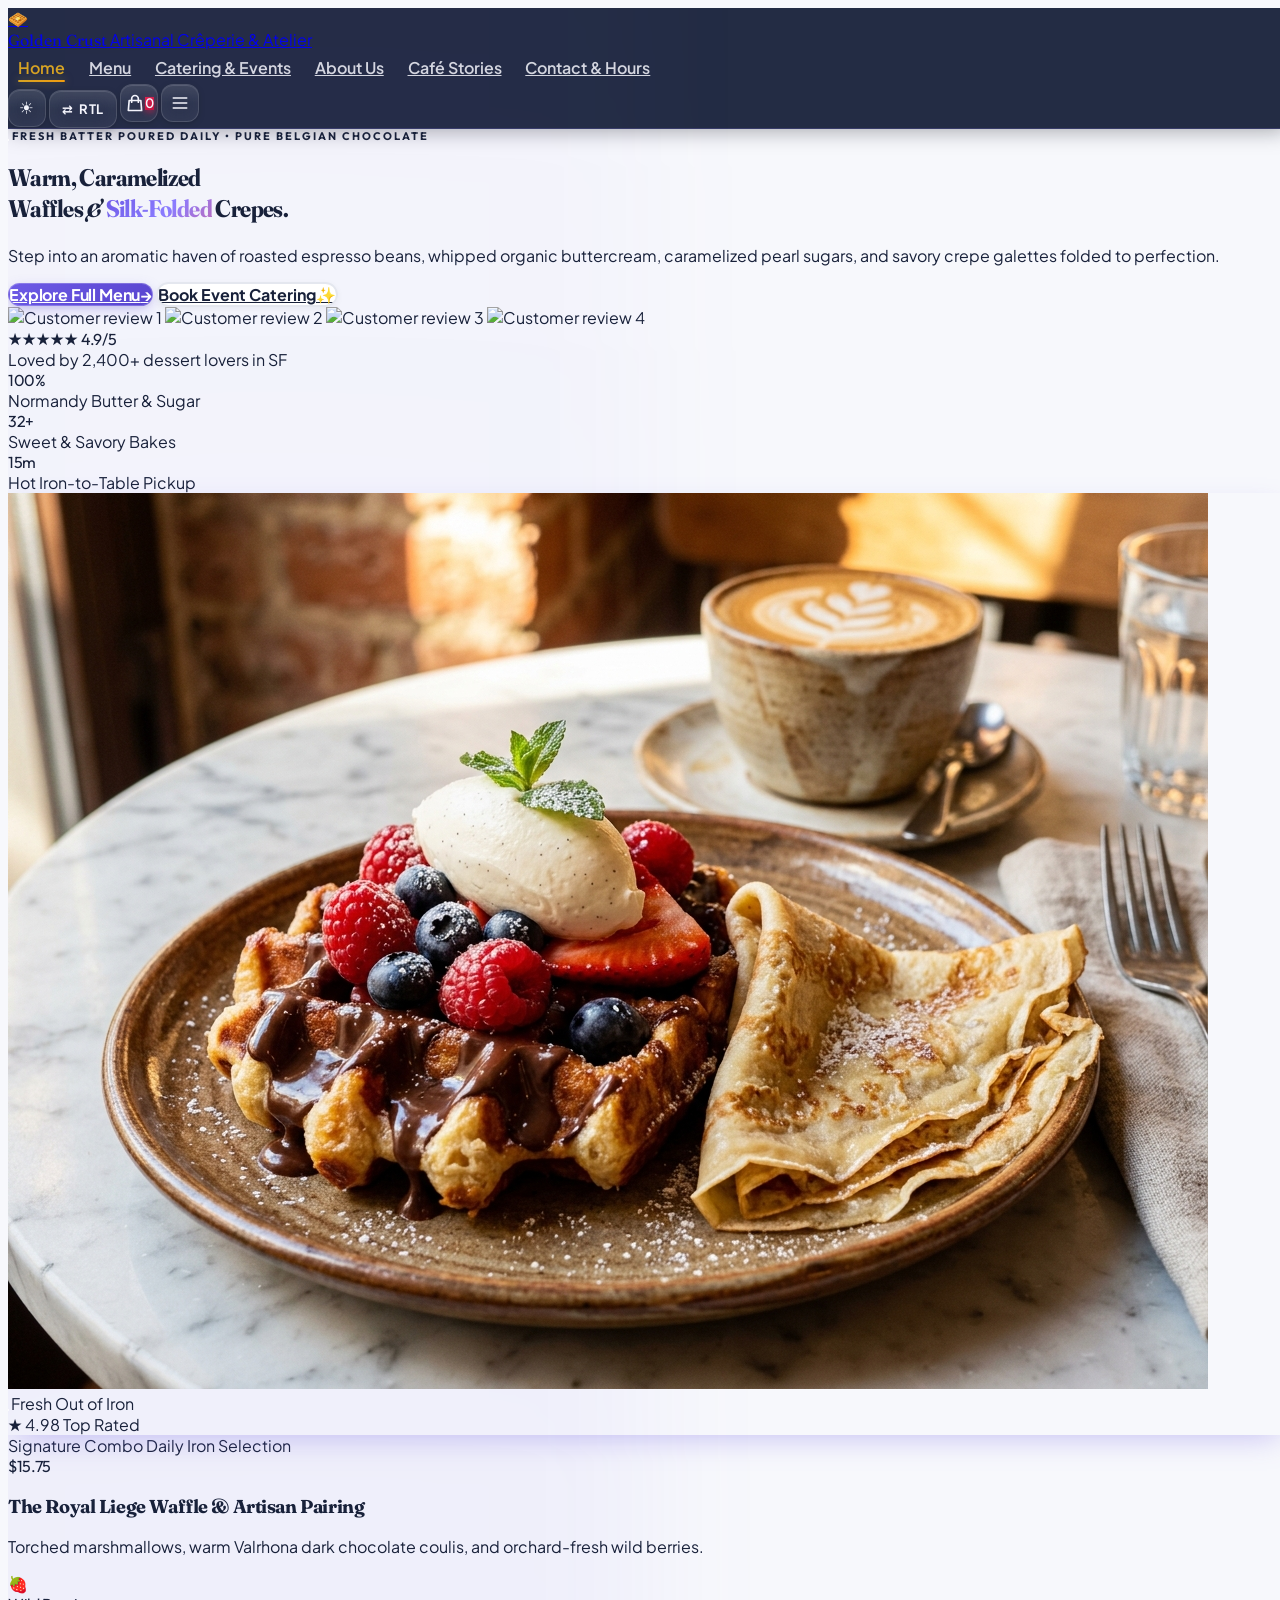
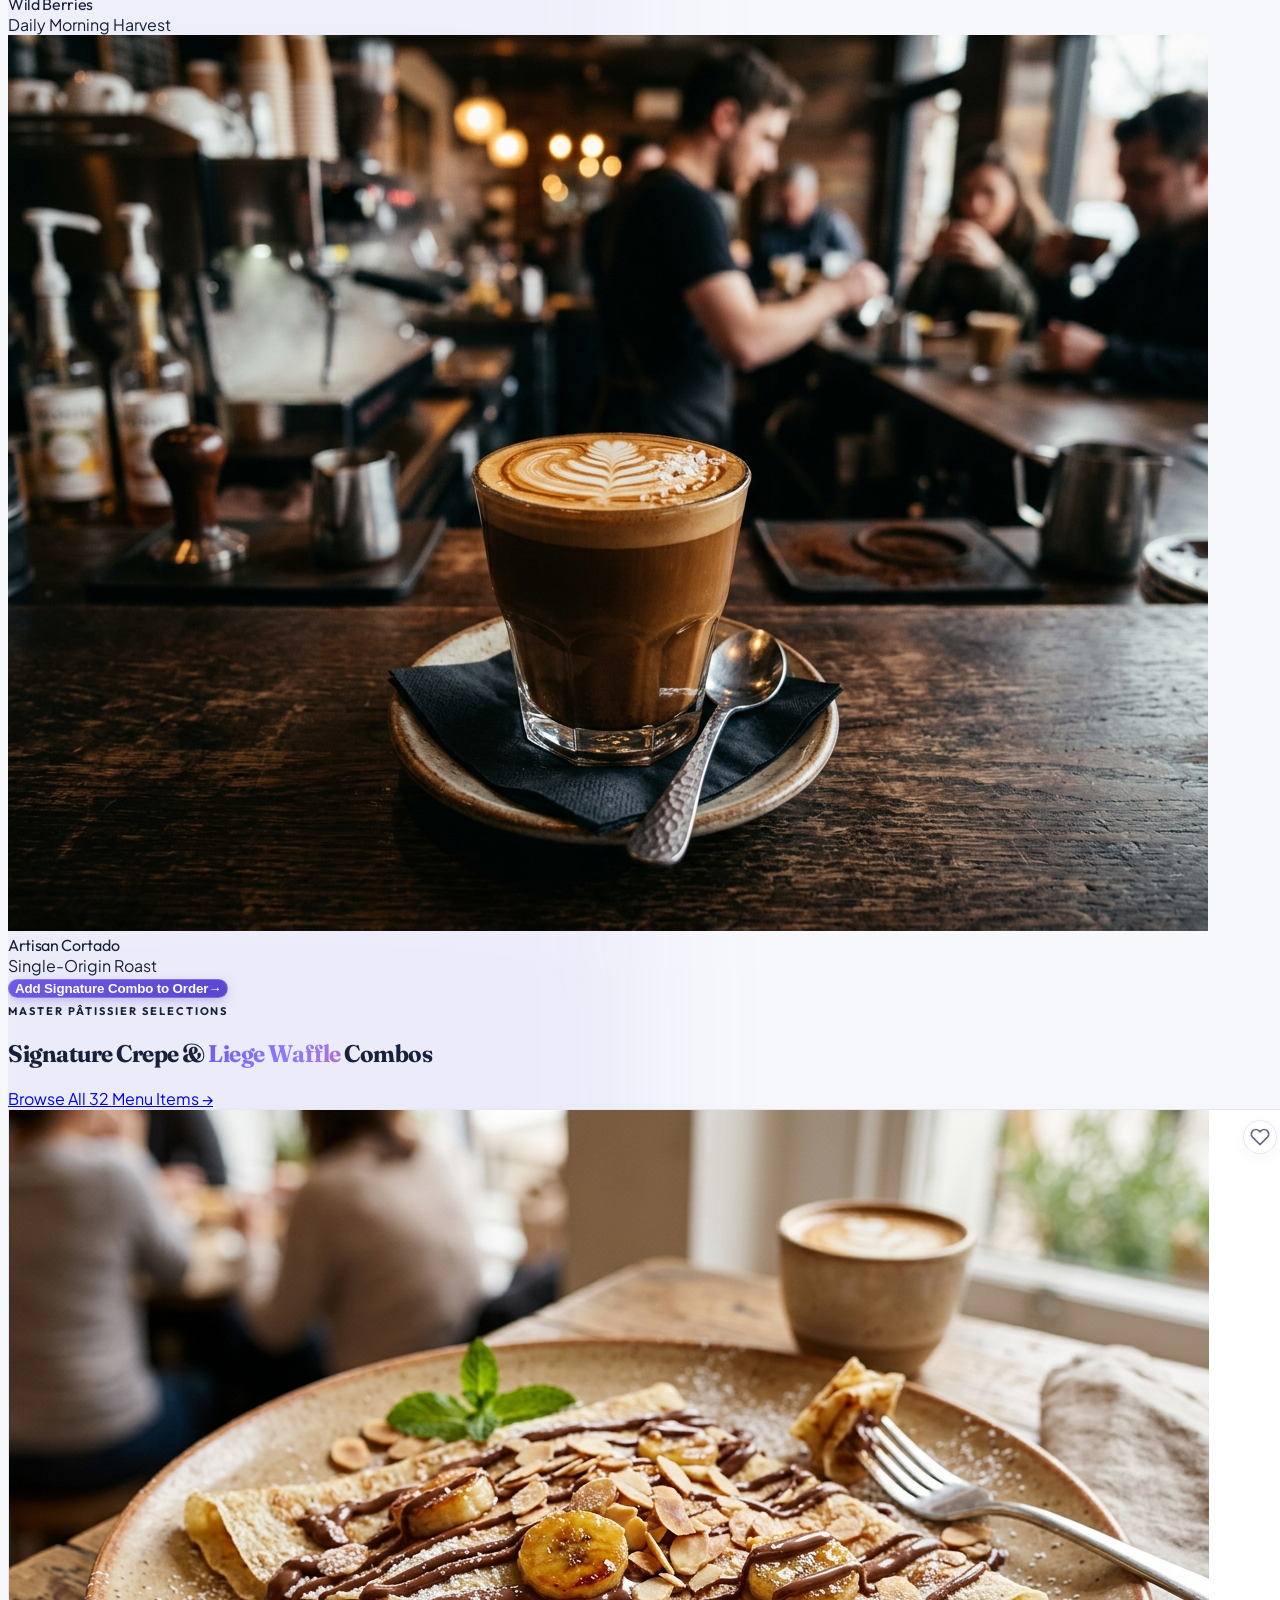
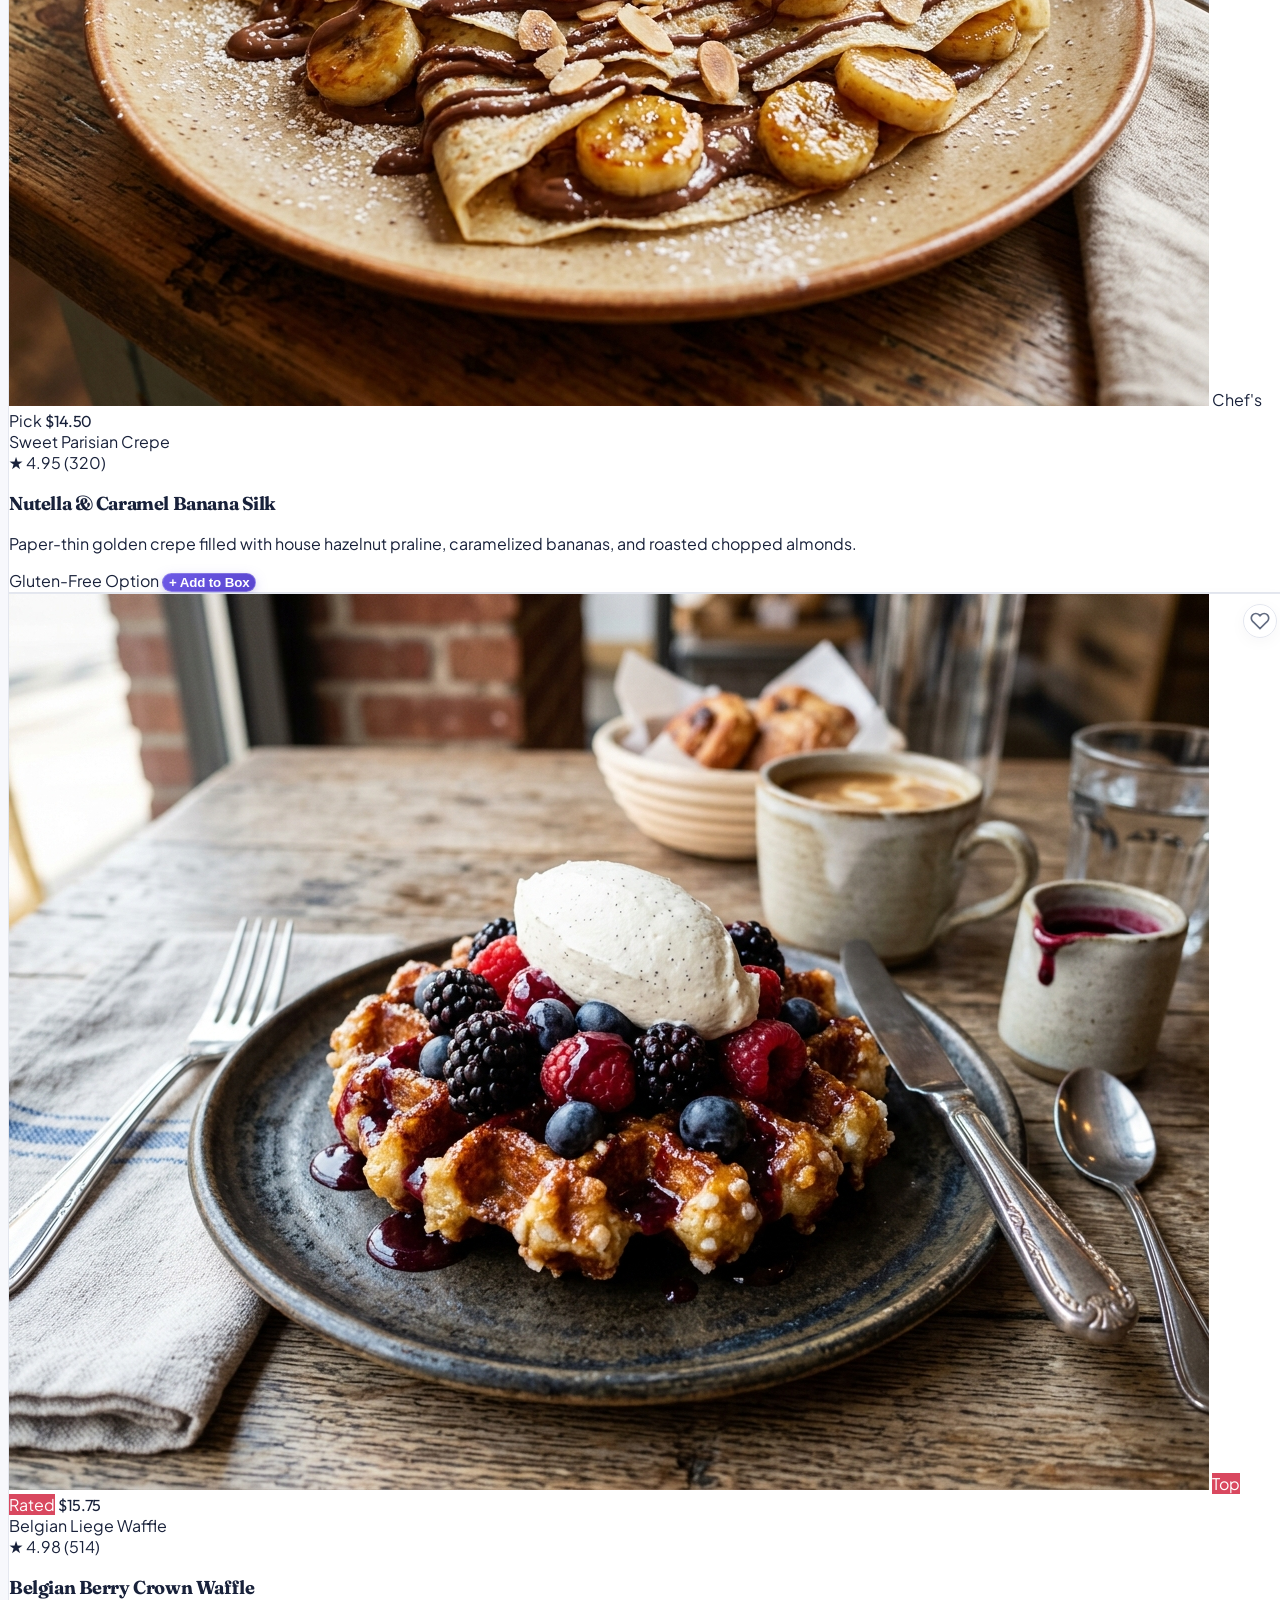
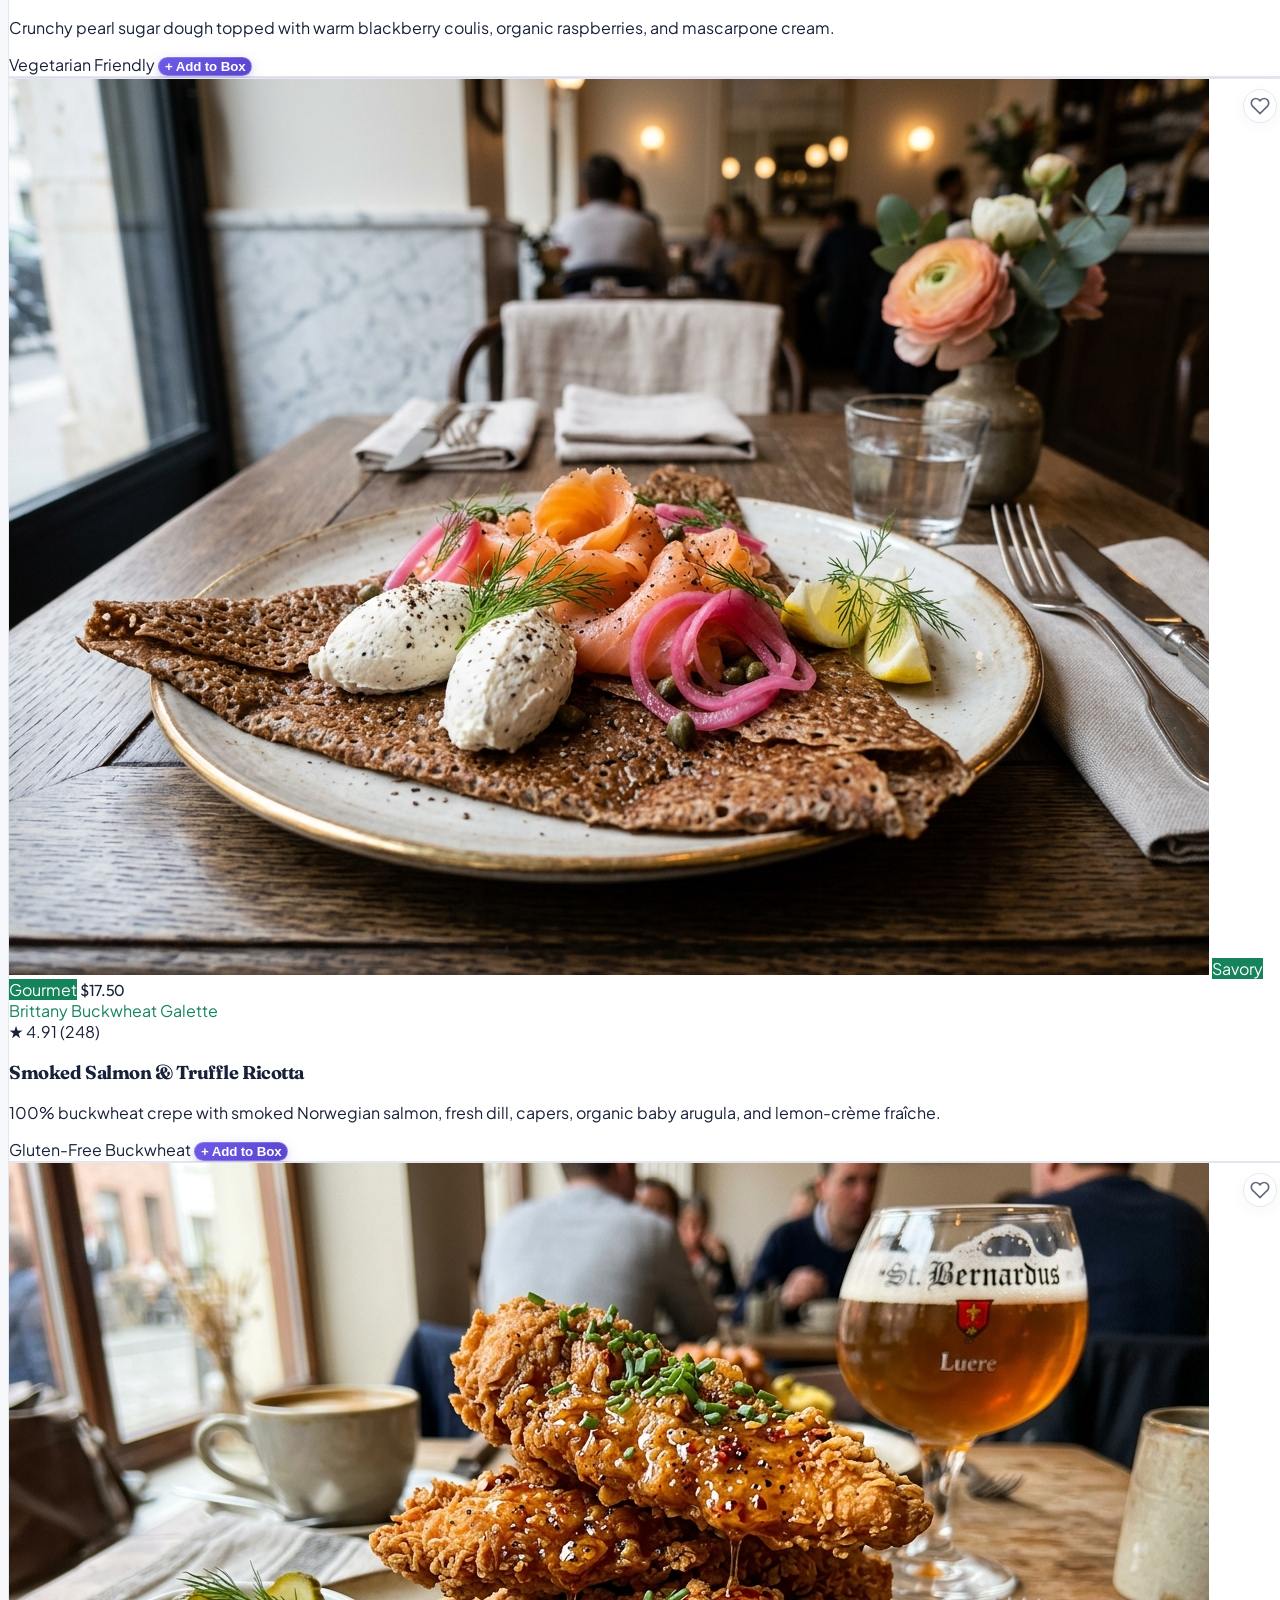
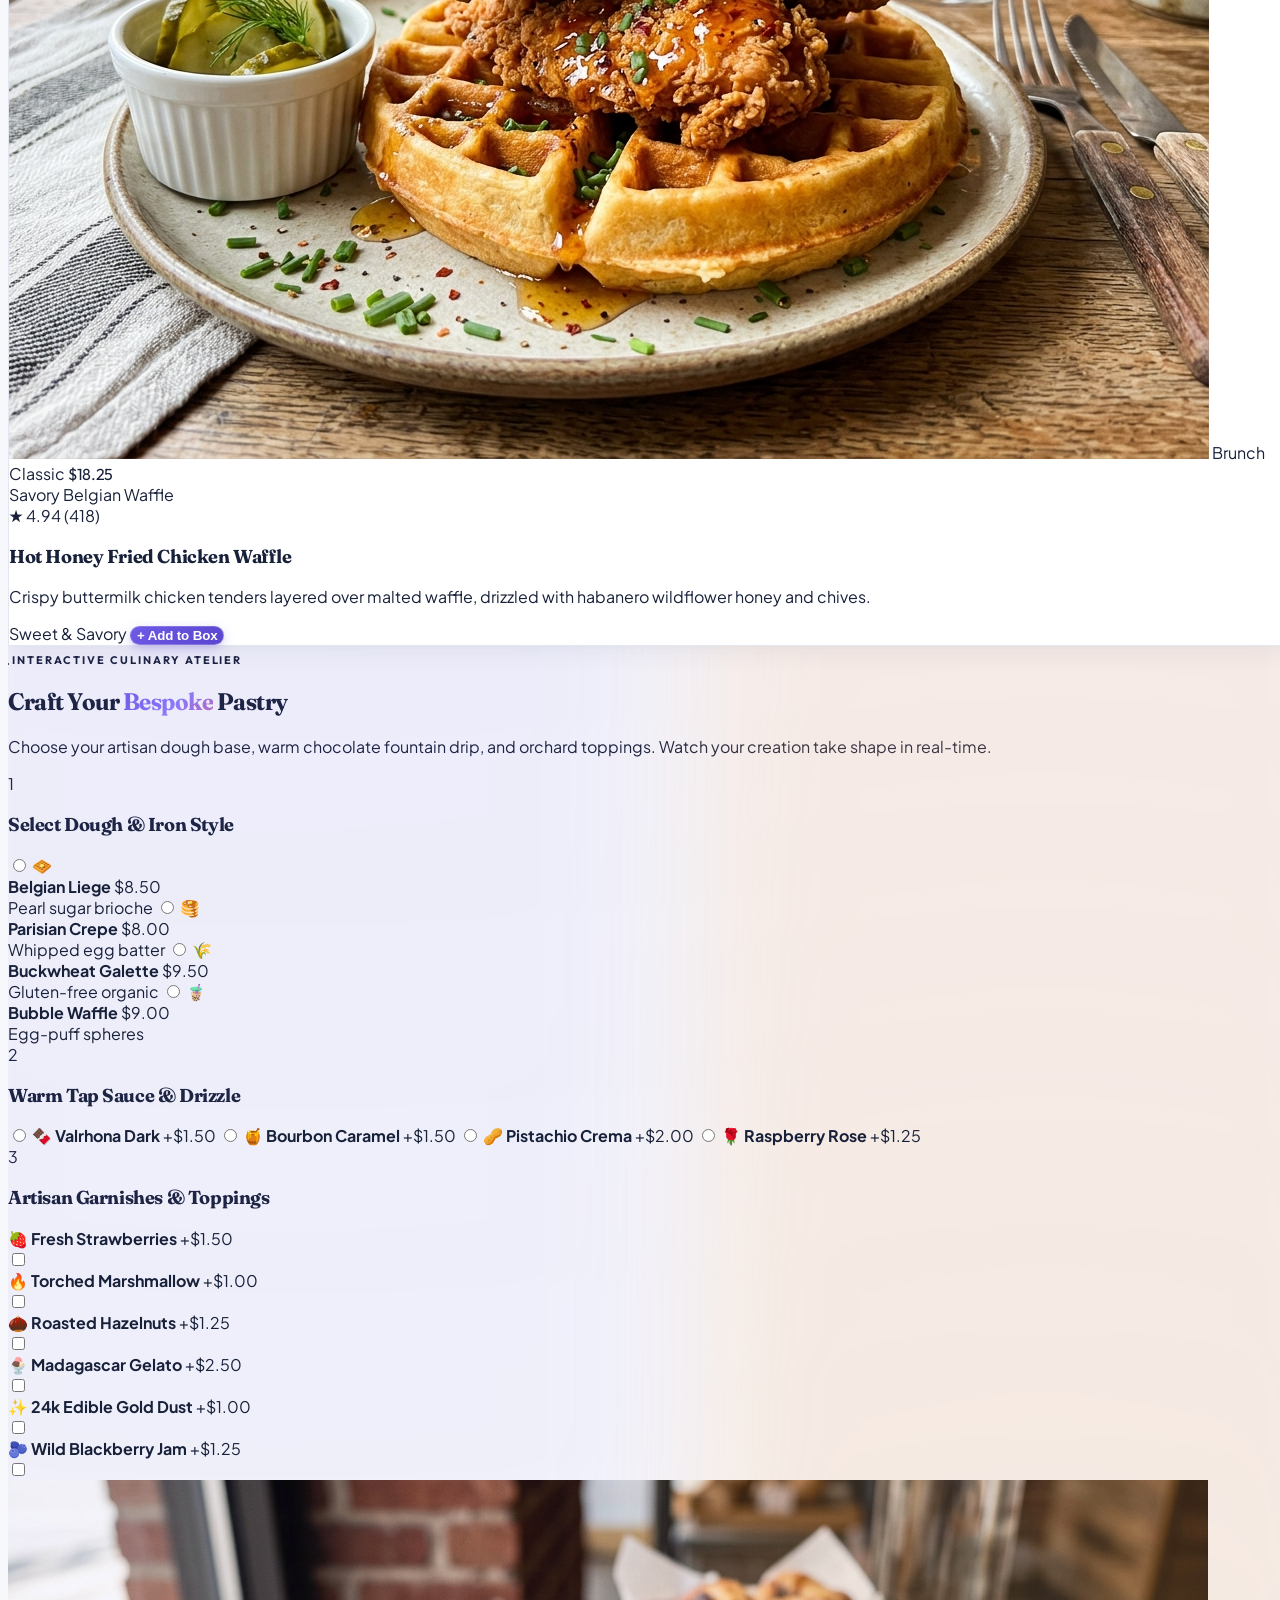
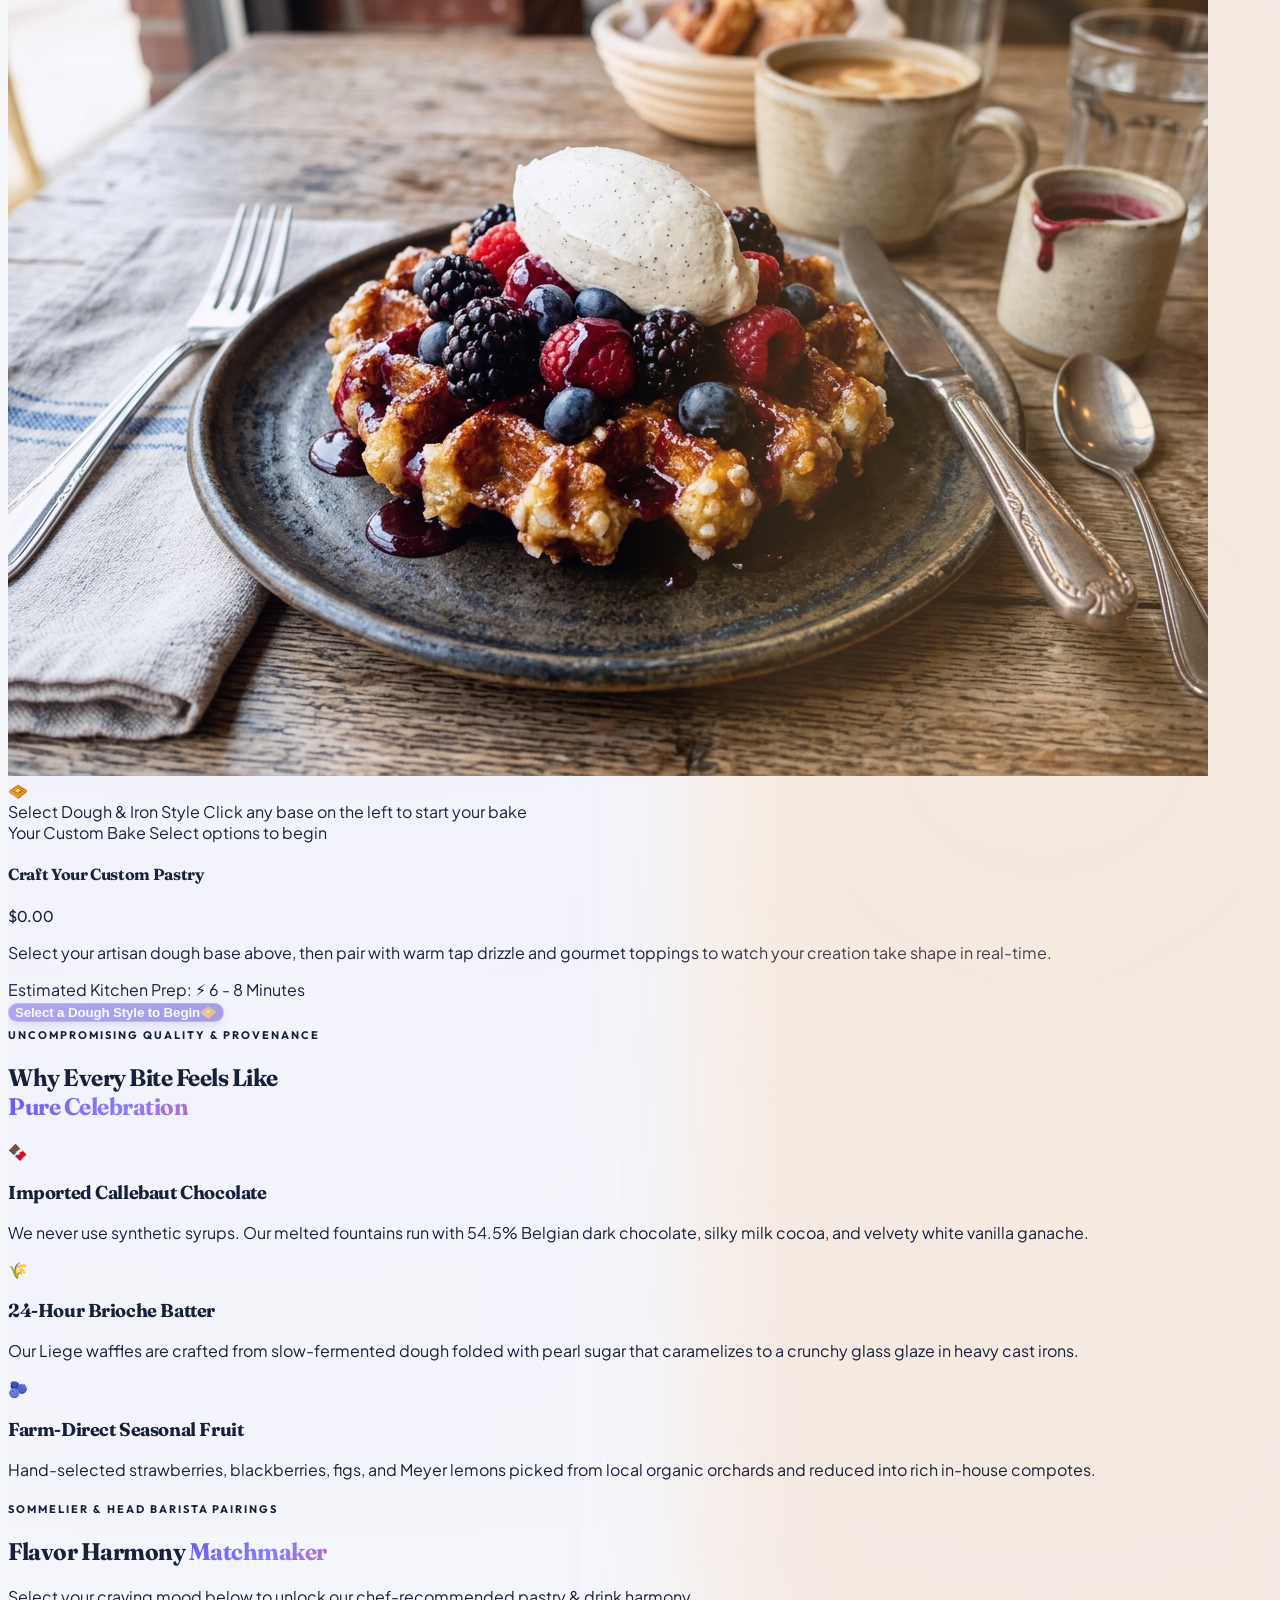
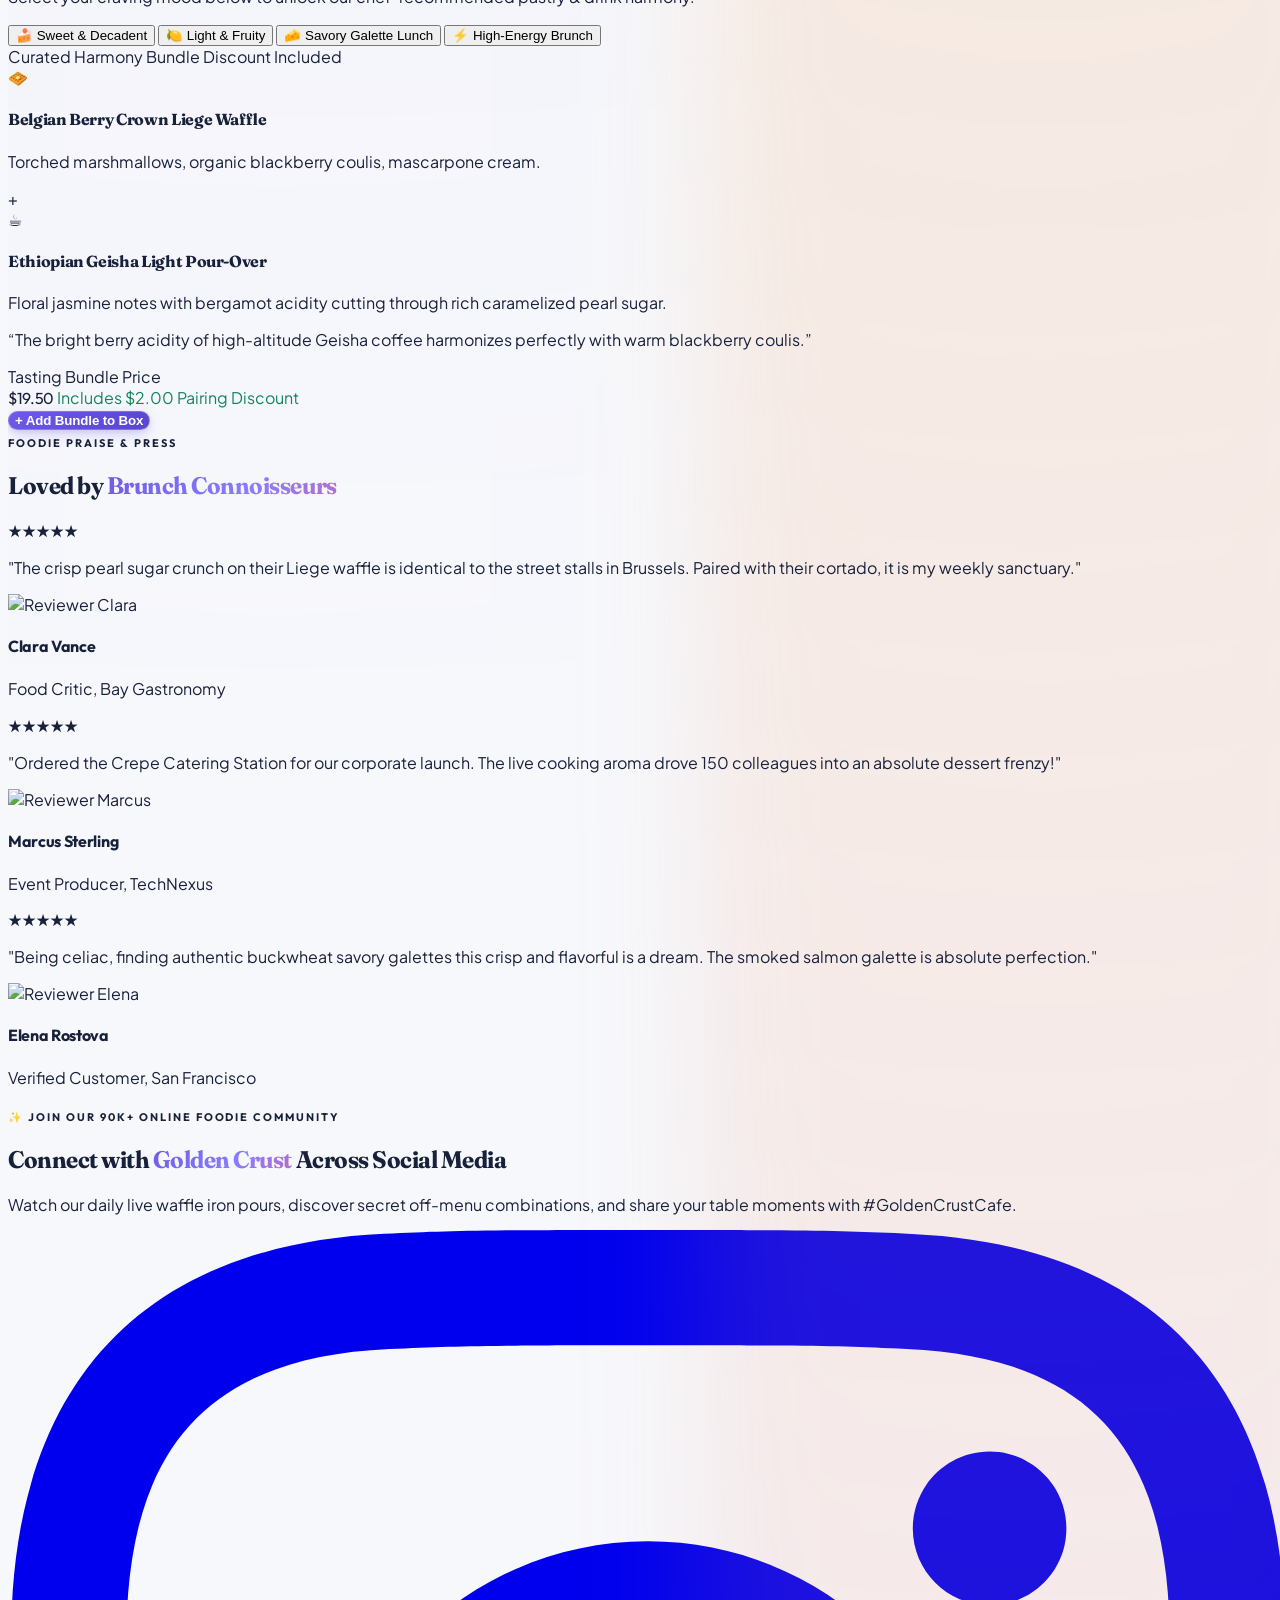
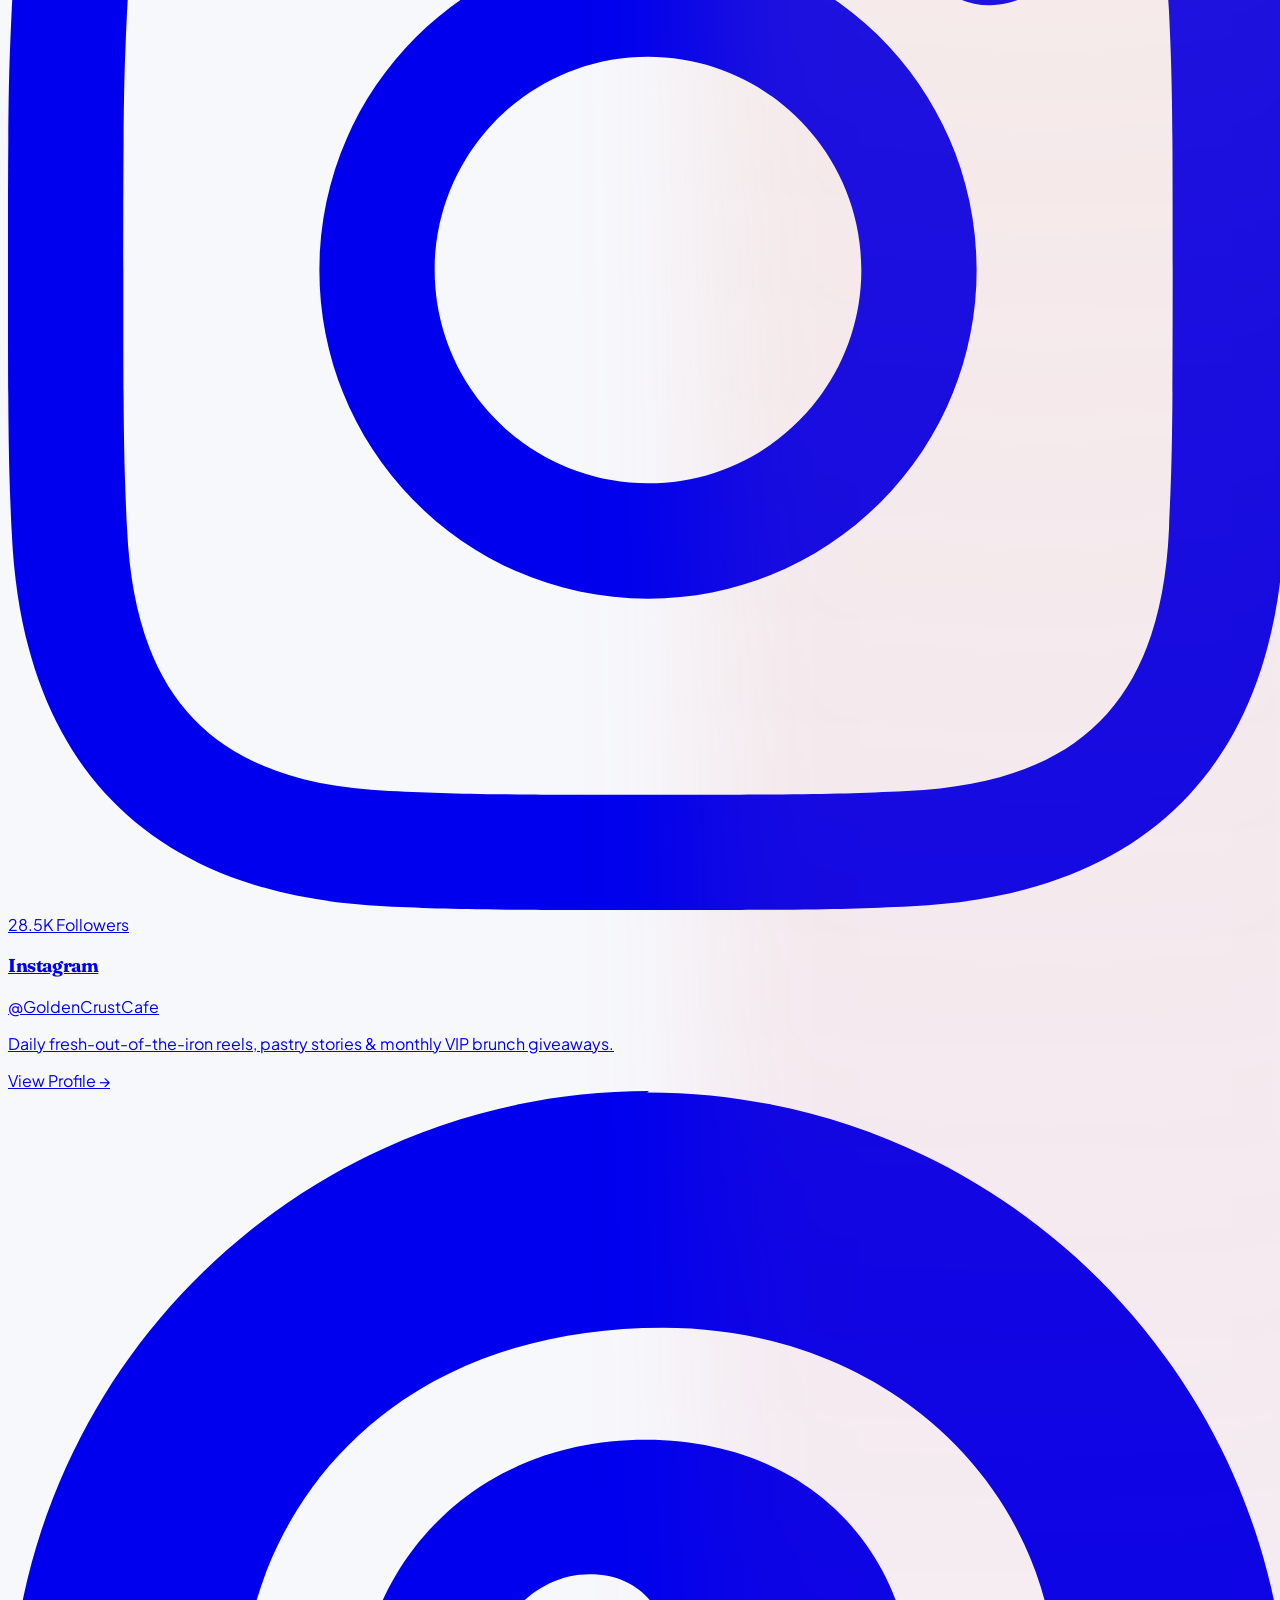
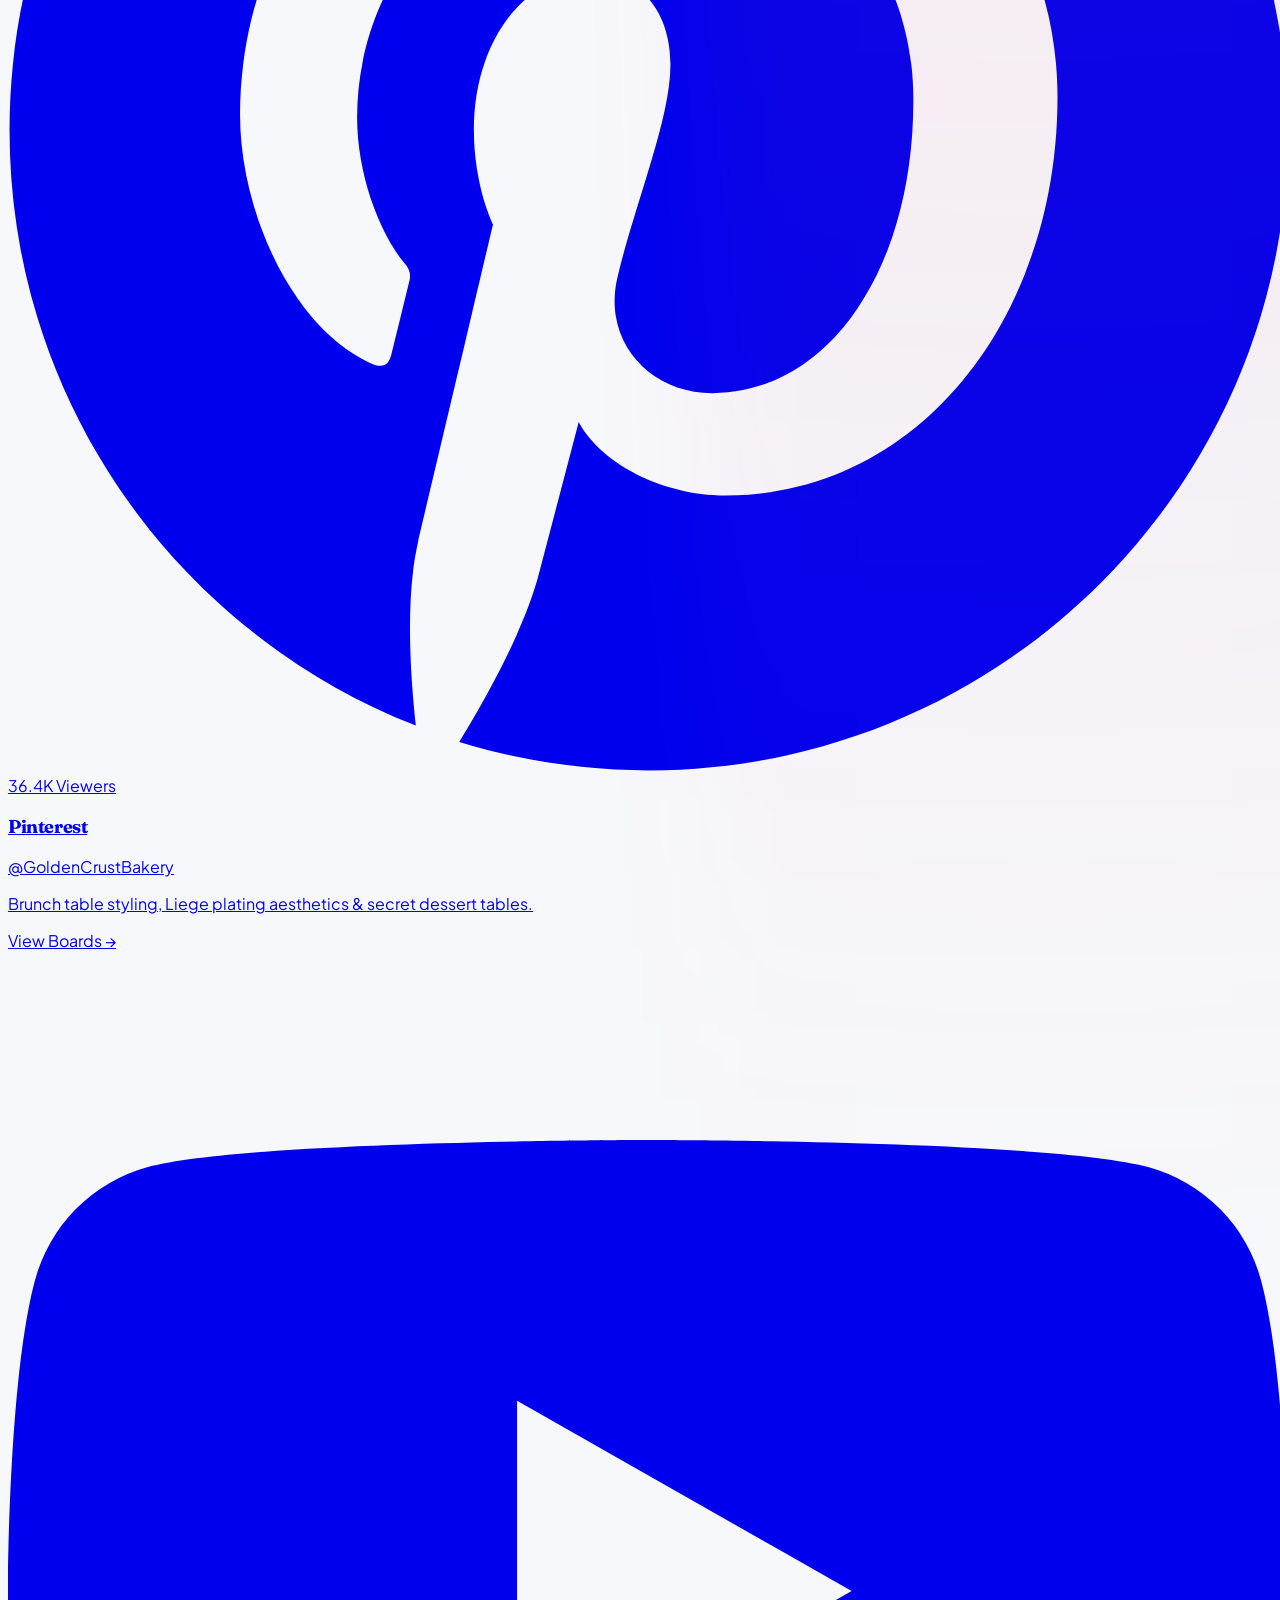
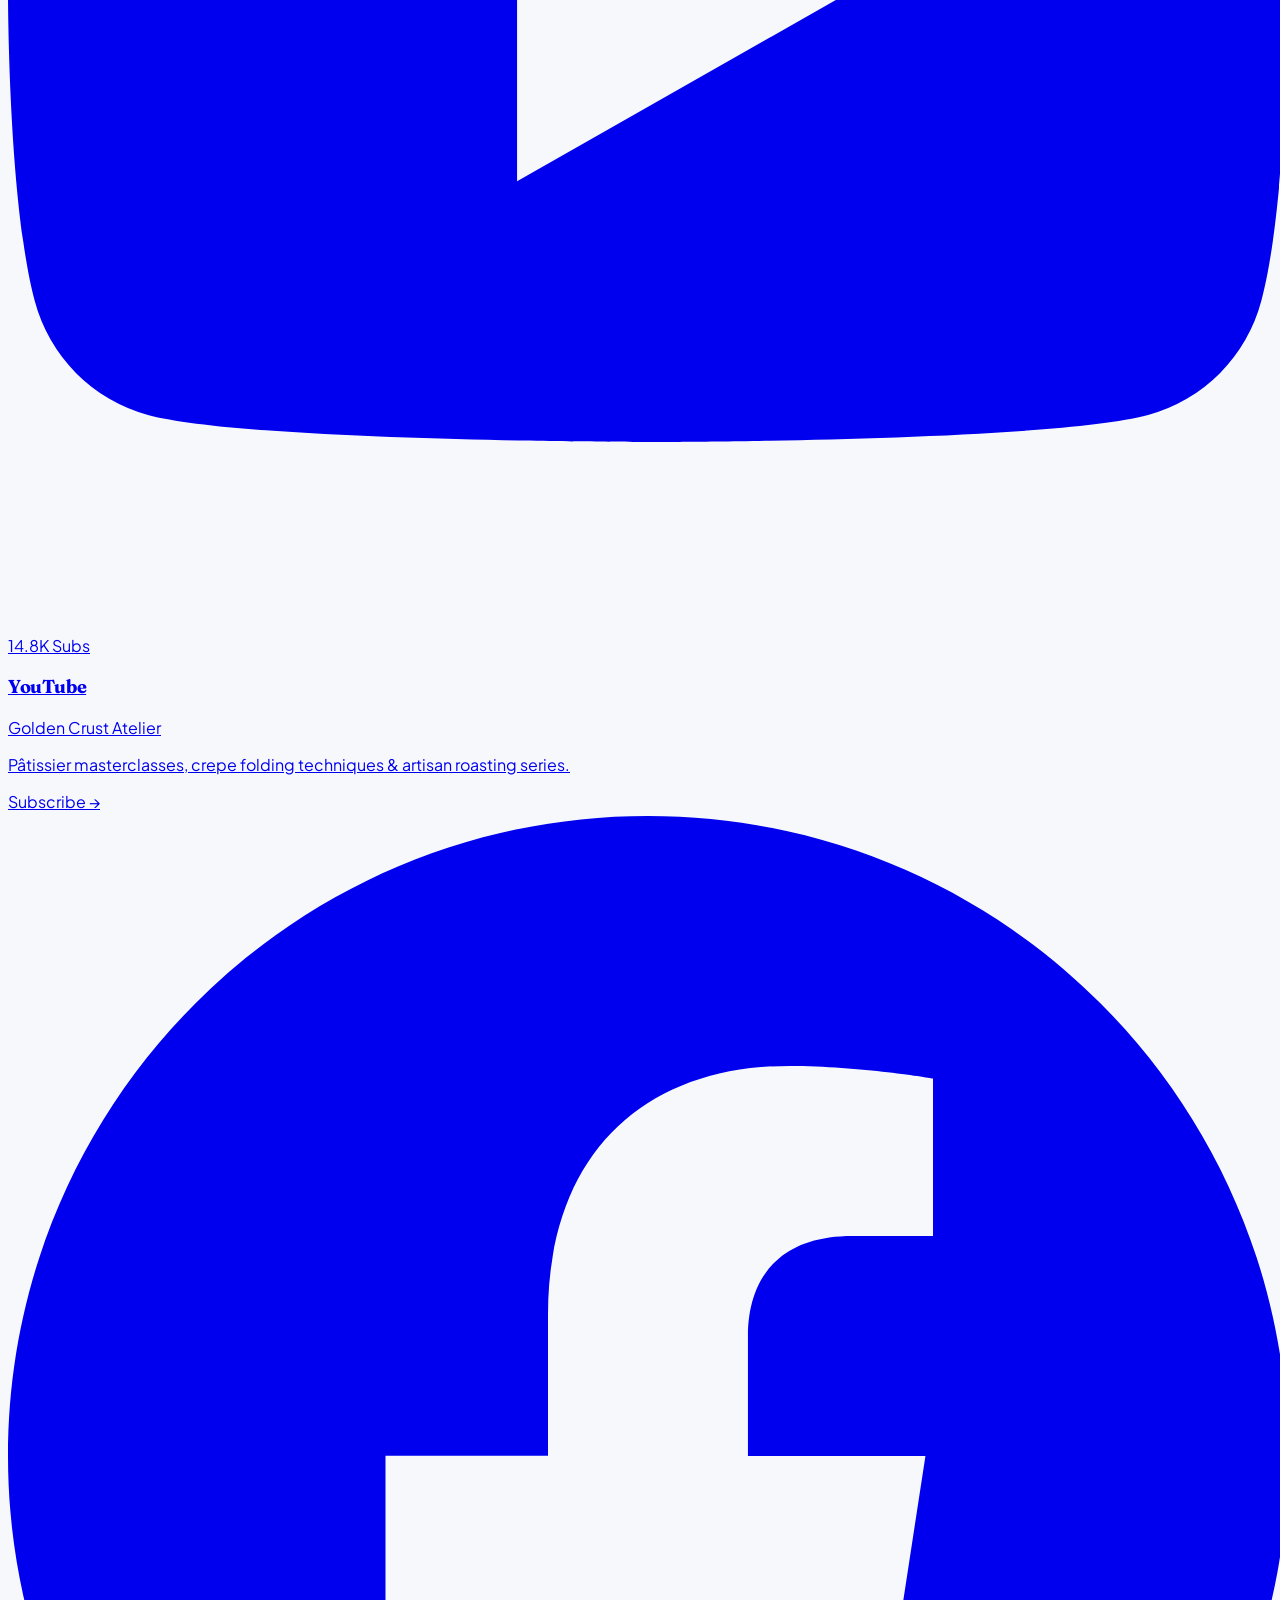
==== commit a1454b17: "Apply all alignment, CTA button centering, and card layout fixes across the website" ====
--- a/index.html
+++ b/index.html
@@ -780,9 +780,9 @@
       <div class="max-w-7xl mx-auto px-4 sm:px-6 lg:px-8">
         
         <div class="text-center max-w-2xl mx-auto mb-16 reveal-up">
-          <span class="editorial-eyebrow text-primary-btn dark:text-dark-gold">Uncompromising Quality & Provenance</span>
+          <span class="editorial-eyebrow text-primary-btn dark:text-dark-gold">Uncompromising Quality &amp; Provenance</span>
           <h2 class="font-serif text-3xl sm:text-4xl lg:text-5xl font-bold text-espresso dark:text-dark-text mt-2 tracking-tight">
-            Why Every Bite Feels Like <span class="italic font-normal text-gradient-primary">Pure Celebration</span>
+            Why Every Bite Feels Like <br class="hidden sm:inline"><span class="italic font-normal text-gradient-primary whitespace-nowrap inline-block">Pure Celebration</span>
           </h2>
         </div>
 
@@ -792,7 +792,7 @@
             <div class="w-16 h-16 rounded-2xl bg-amber/15 text-amber dark:text-dark-gold mx-auto flex items-center justify-center text-3xl group-hover:scale-110 transition-transform duration-300">
               🍫
             </div>
-            <h3 class="font-serif text-xl font-bold text-espresso dark:text-dark-text">Imported Callebaut Chocolate</h3>
+            <h3 class="font-serif text-lg sm:text-xl font-bold text-espresso dark:text-dark-text">Imported Callebaut Chocolate</h3>
             <p class="text-sm text-gray-600 dark:text-dark-muted leading-relaxed">
               We never use synthetic syrups. Our melted fountains run with 54.5% Belgian dark chocolate, silky milk cocoa, and velvety white vanilla ganache.
             </p>
@@ -802,9 +802,9 @@
             <div class="w-16 h-16 rounded-2xl bg-honey/20 text-honey mx-auto flex items-center justify-center text-3xl group-hover:scale-110 transition-transform duration-300">
               🌾
             </div>
-            <h3 class="font-serif text-xl font-bold text-espresso dark:text-dark-text">24-Hour Fermented Brioche Batter</h3>
+            <h3 class="font-serif text-lg sm:text-xl font-bold text-espresso dark:text-dark-text">24-Hour Brioche Batter</h3>
             <p class="text-sm text-gray-600 dark:text-dark-muted leading-relaxed">
-              Our Liege waffles are crafted from slow-fermented yeast dough folded with coarse pearl sugar that caramelizes to a crunchy glass glaze in heavy cast irons.
+              Our Liege waffles are crafted from slow-fermented dough folded with pearl sugar that caramelizes to a crunchy glass glaze in heavy cast irons.
             </p>
           </div>
 
@@ -812,9 +812,9 @@
             <div class="w-16 h-16 rounded-2xl bg-berry/15 text-berry mx-auto flex items-center justify-center text-3xl group-hover:scale-110 transition-transform duration-300">
               🫐
             </div>
-            <h3 class="font-serif text-xl font-bold text-espresso dark:text-dark-text">Farm-Direct Seasonal Fruit</h3>
+            <h3 class="font-serif text-lg sm:text-xl font-bold text-espresso dark:text-dark-text">Farm-Direct Seasonal Fruit</h3>
             <p class="text-sm text-gray-600 dark:text-dark-muted leading-relaxed">
-              Hand-selected strawberries, blackberries, figs, and Meyer lemons picked from local organic orchards and reduced into in-house compotes.
+              Hand-selected strawberries, blackberries, figs, and Meyer lemons picked from local organic orchards and reduced into rich in-house compotes.
             </p>
           </div>
 
@@ -912,49 +912,55 @@
           </h2>
         </div>
 
-        <div class="grid grid-cols-1 md:grid-cols-3 gap-8">
+        <div class="grid grid-cols-1 md:grid-cols-3 gap-8 items-stretch">
           
           <!-- Review 1 -->
-          <div class="p-6 rounded-3xl bg-cream dark:bg-dark-card border border-border dark:border-dark-border space-y-4 reveal-up delay-100 card-hover-elevate shadow-card hover:shadow-hover">
-            <div class="flex text-amber-400">★★★★★</div>
-            <p class="text-sm text-cocoa/90 dark:text-dark-text italic leading-relaxed">
-              "The crisp pearl sugar crunch on their Liege waffle is identical to the street stalls in Brussels. Paired with their cortado, it is my weekly sanctuary."
-            </p>
-            <div class="flex items-center gap-3 pt-2">
-              <img src="https://images.unsplash.com/photo-1534528741775-53994a69daeb?w=100&auto=format&fit=crop&q=80" alt="Reviewer Clara" class="w-10 h-10 rounded-full object-cover">
-              <div>
-                <h4 class="font-display text-xs font-bold text-espresso dark:text-dark-text">Clara Vance</h4>
-                <p class="text-[11px] text-gray-500 dark:text-dark-muted">Food Critic, Bay Gastronomy</p>
+          <div class="flex flex-col justify-between h-full p-6 sm:p-7 rounded-3xl bg-cream dark:bg-dark-card border border-border dark:border-dark-border reveal-up delay-100 card-hover-elevate shadow-card hover:shadow-hover">
+            <div>
+              <div class="flex text-amber-400 text-sm tracking-wide mb-3">★★★★★</div>
+              <p class="text-sm text-cocoa/90 dark:text-dark-text italic leading-relaxed min-h-[4.75rem]">
+                "The crisp pearl sugar crunch on their Liege waffle is identical to the street stalls in Brussels. Paired with their cortado, it is my weekly sanctuary."
+              </p>
+            </div>
+            <div class="flex items-center gap-3 pt-4 mt-5 border-t border-border/70 dark:border-dark-border">
+              <img src="https://images.unsplash.com/photo-1534528741775-53994a69daeb?w=100&auto=format&fit=crop&q=80" alt="Reviewer Clara" class="w-10 h-10 rounded-full object-cover ring-2 ring-amber/20 dark:ring-dark-border flex-shrink-0 shadow-xs">
+              <div class="min-w-0">
+                <h4 class="font-display text-xs font-bold text-espresso dark:text-dark-text truncate">Clara Vance</h4>
+                <p class="text-[11px] text-gray-500 dark:text-dark-muted truncate">Food Critic, Bay Gastronomy</p>
               </div>
             </div>
           </div>
 
           <!-- Review 2 -->
-          <div class="p-6 rounded-3xl bg-cream dark:bg-dark-card border border-border dark:border-dark-border space-y-4 reveal-up delay-200 card-hover-elevate shadow-card hover:shadow-hover">
-            <div class="flex text-amber-400">★★★★★</div>
-            <p class="text-sm text-cocoa/90 dark:text-dark-text italic leading-relaxed">
-              "Ordered the Crepe Catering Station for our corporate product launch. The live cooking aroma drove 150 colleagues into an absolute dessert frenzy!"
-            </p>
-            <div class="flex items-center gap-3 pt-2">
-              <img src="https://images.unsplash.com/photo-1507003211169-0a1dd7228f2d?w=100&auto=format&fit=crop&q=80" alt="Reviewer Marcus" class="w-10 h-10 rounded-full object-cover">
-              <div>
-                <h4 class="font-display text-xs font-bold text-espresso dark:text-dark-text">Marcus Sterling</h4>
-                <p class="text-[11px] text-gray-500 dark:text-dark-muted">Event Producer, TechNexus</p>
+          <div class="flex flex-col justify-between h-full p-6 sm:p-7 rounded-3xl bg-cream dark:bg-dark-card border border-border dark:border-dark-border reveal-up delay-200 card-hover-elevate shadow-card hover:shadow-hover">
+            <div>
+              <div class="flex text-amber-400 text-sm tracking-wide mb-3">★★★★★</div>
+              <p class="text-sm text-cocoa/90 dark:text-dark-text italic leading-relaxed min-h-[4.75rem]">
+                "Ordered the Crepe Catering Station for our corporate launch. The live cooking aroma drove 150 colleagues into an absolute dessert frenzy!"
+              </p>
+            </div>
+            <div class="flex items-center gap-3 pt-4 mt-5 border-t border-border/70 dark:border-dark-border">
+              <img src="https://images.unsplash.com/photo-1507003211169-0a1dd7228f2d?w=100&auto=format&fit=crop&q=80" alt="Reviewer Marcus" class="w-10 h-10 rounded-full object-cover ring-2 ring-amber/20 dark:ring-dark-border flex-shrink-0 shadow-xs">
+              <div class="min-w-0">
+                <h4 class="font-display text-xs font-bold text-espresso dark:text-dark-text truncate">Marcus Sterling</h4>
+                <p class="text-[11px] text-gray-500 dark:text-dark-muted truncate">Event Producer, TechNexus</p>
               </div>
             </div>
           </div>
 
           <!-- Review 3 -->
-          <div class="p-6 rounded-3xl bg-cream dark:bg-dark-card border border-border dark:border-dark-border space-y-4 reveal-up delay-300 card-hover-elevate shadow-card hover:shadow-hover">
-            <div class="flex text-amber-400">★★★★★</div>
-            <p class="text-sm text-cocoa/90 dark:text-dark-text italic leading-relaxed">
-              "Being celiac, finding authentic buckwheat savory galettes this crisp and flavorful is a dream. The smoked salmon galette is absolute perfection."
-            </p>
-            <div class="flex items-center gap-3 pt-2">
-              <img src="https://images.unsplash.com/photo-1517841905240-472988babdf9?w=100&auto=format&fit=crop&q=80" alt="Reviewer Elena" class="w-10 h-10 rounded-full object-cover">
-              <div>
-                <h4 class="font-display text-xs font-bold text-espresso dark:text-dark-text">Elena Rostova</h4>
-                <p class="text-[11px] text-gray-500 dark:text-dark-muted">Verified Customer</p>
+          <div class="flex flex-col justify-between h-full p-6 sm:p-7 rounded-3xl bg-cream dark:bg-dark-card border border-border dark:border-dark-border reveal-up delay-300 card-hover-elevate shadow-card hover:shadow-hover">
+            <div>
+              <div class="flex text-amber-400 text-sm tracking-wide mb-3">★★★★★</div>
+              <p class="text-sm text-cocoa/90 dark:text-dark-text italic leading-relaxed min-h-[4.75rem]">
+                "Being celiac, finding authentic buckwheat savory galettes this crisp and flavorful is a dream. The smoked salmon galette is absolute perfection."
+              </p>
+            </div>
+            <div class="flex items-center gap-3 pt-4 mt-5 border-t border-border/70 dark:border-dark-border">
+              <img src="https://images.unsplash.com/photo-1517841905240-472988babdf9?w=100&auto=format&fit=crop&q=80" alt="Reviewer Elena" class="w-10 h-10 rounded-full object-cover ring-2 ring-amber/20 dark:ring-dark-border flex-shrink-0 shadow-xs">
+              <div class="min-w-0">
+                <h4 class="font-display text-xs font-bold text-espresso dark:text-dark-text truncate">Elena Rostova</h4>
+                <p class="text-[11px] text-gray-500 dark:text-dark-muted truncate">Verified Customer, San Francisco</p>
               </div>
             </div>
           </div>
@@ -1081,10 +1087,10 @@
           Order for speedy in-café pickup or have our warm dessert boxes delivered to your doorstep in eco-friendly insulated packaging.
         </p>
         <div class="flex flex-wrap items-center justify-center gap-4">
-          <a href="menu.html" class="px-8 py-3.5 rounded-full bg-honey hover:bg-amber text-white font-bold shadow-lg transition active:scale-95">
+          <a href="menu.html" class="inline-flex items-center justify-center text-center px-8 py-3.5 rounded-full bg-honey hover:bg-amber border-2 border-transparent text-white font-bold shadow-lg transition active:scale-95 leading-normal">
             Order Pickup / Delivery
           </a>
-          <a href="contact.html" class="px-8 py-3.5 rounded-full bg-transparent border-2 border-honey/40 hover:bg-honey/15 text-cream font-semibold transition active:scale-95">
+          <a href="contact.html" class="inline-flex items-center justify-center text-center px-8 py-3.5 rounded-full bg-transparent border-2 border-honey/40 hover:bg-honey/15 text-cream font-semibold transition active:scale-95 leading-normal">
             Visit Café & Directions
           </a>
         </div>
--- a/css/style.css
+++ b/css/style.css
@@ -826,6 +826,12 @@
 #cart-checkout-btn,
 #builder-add-btn,
 #customizer-mobile-add-btn {
+  display: inline-flex;
+  align-items: center;
+  justify-content: center;
+  text-align: center;
+  white-space: nowrap !important;
+  flex-shrink: 0;
   position: relative;
   overflow: hidden;
   background: linear-gradient(135deg, var(--color-primary-btn) 0%, var(--color-btn-hover) 100%) !important;
@@ -2595,6 +2601,9 @@
 /* 5. Magnetic CTA Hover & Liquid Fill Transitions */
 .btn-magnetic {
   display: inline-flex;
+  align-items: center;
+  justify-content: center;
+  text-align: center;
   position: relative;
   transition: transform 0.35s cubic-bezier(0.16, 1, 0.3, 1),
               box-shadow 0.35s cubic-bezier(0.16, 1, 0.3, 1);
